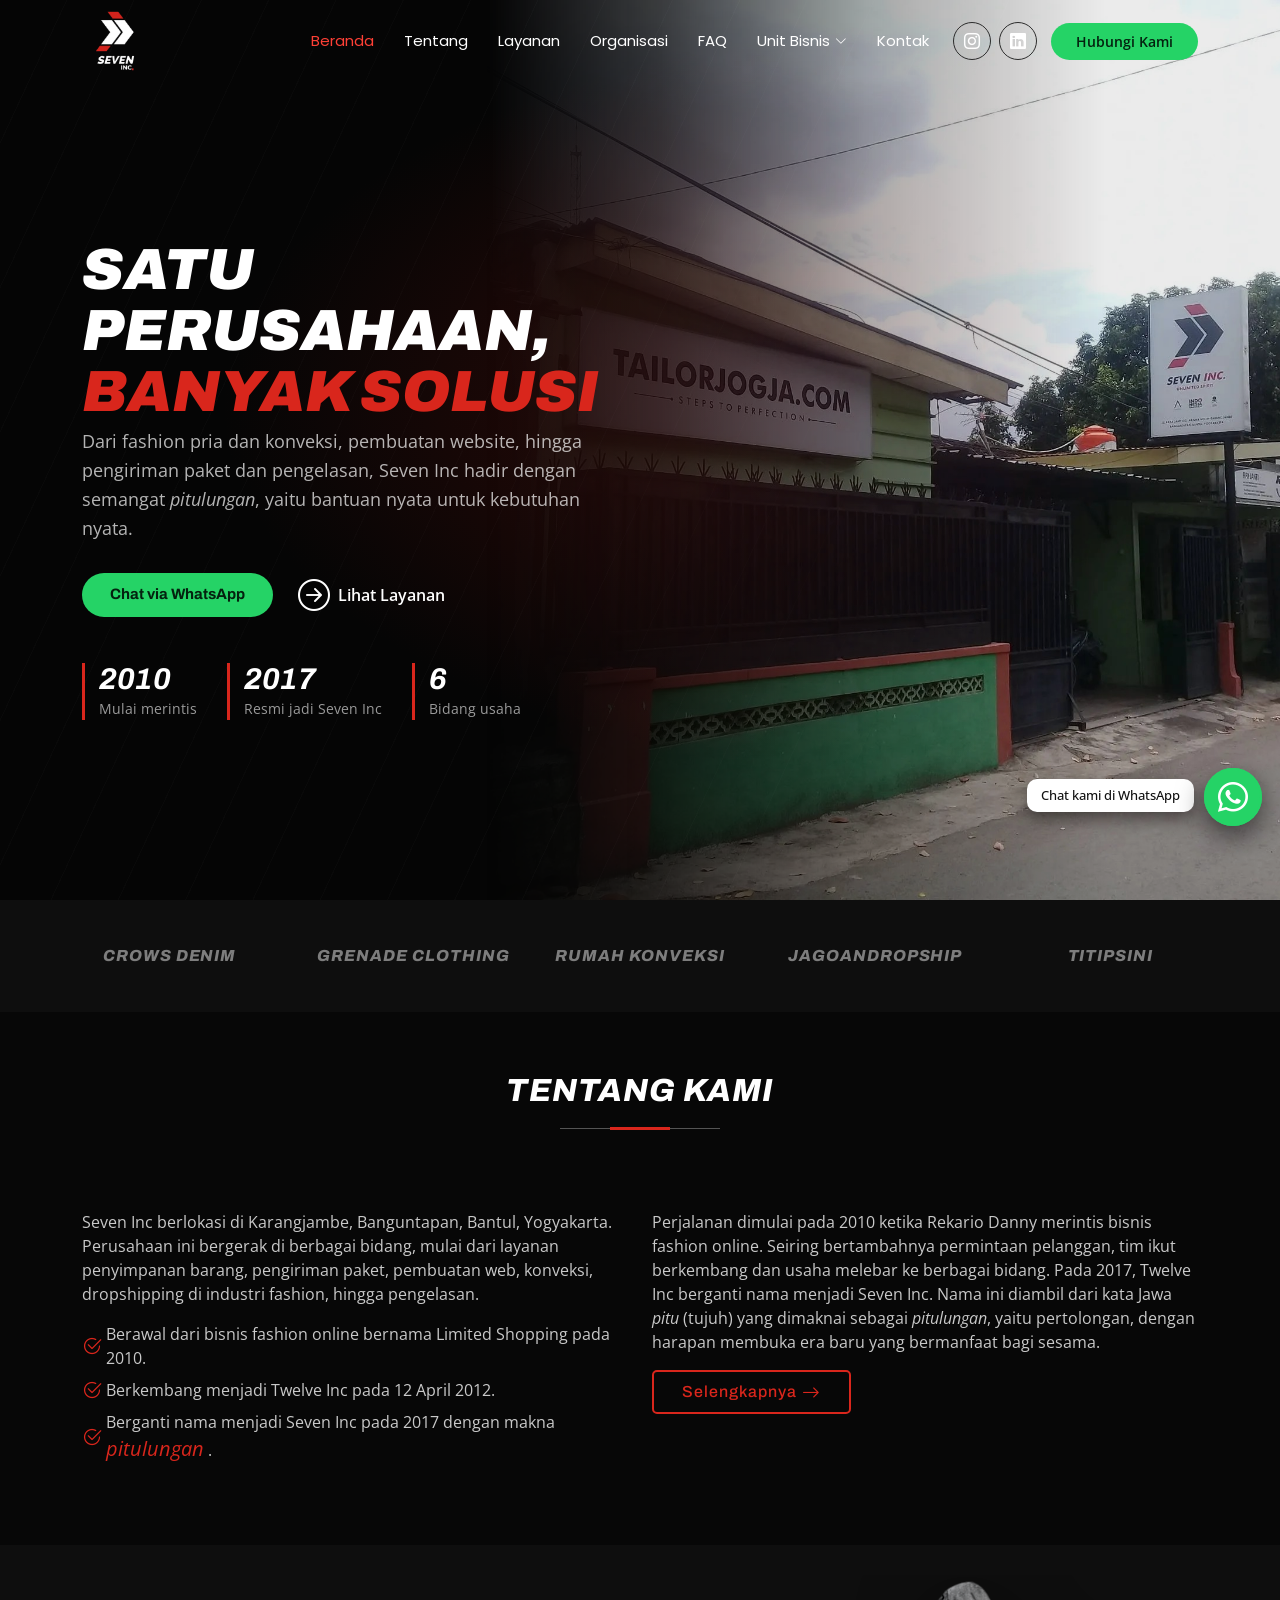
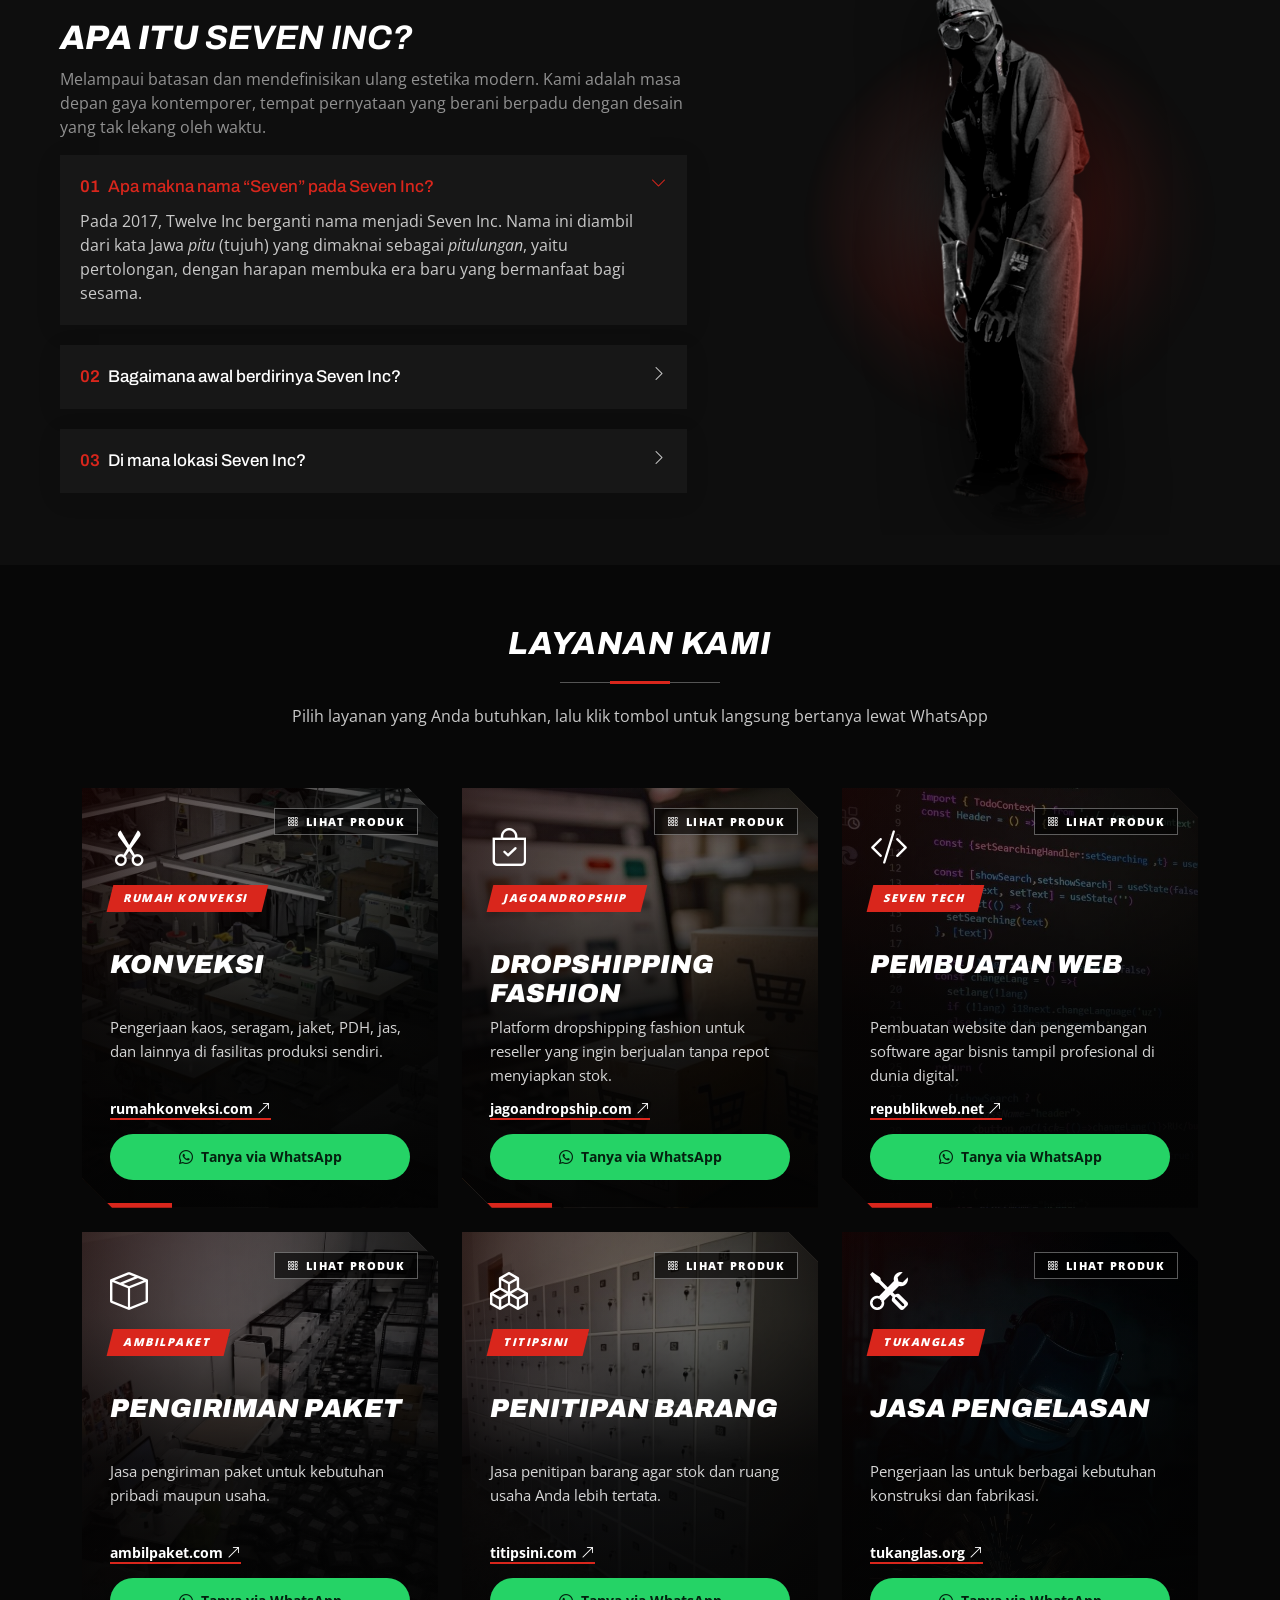
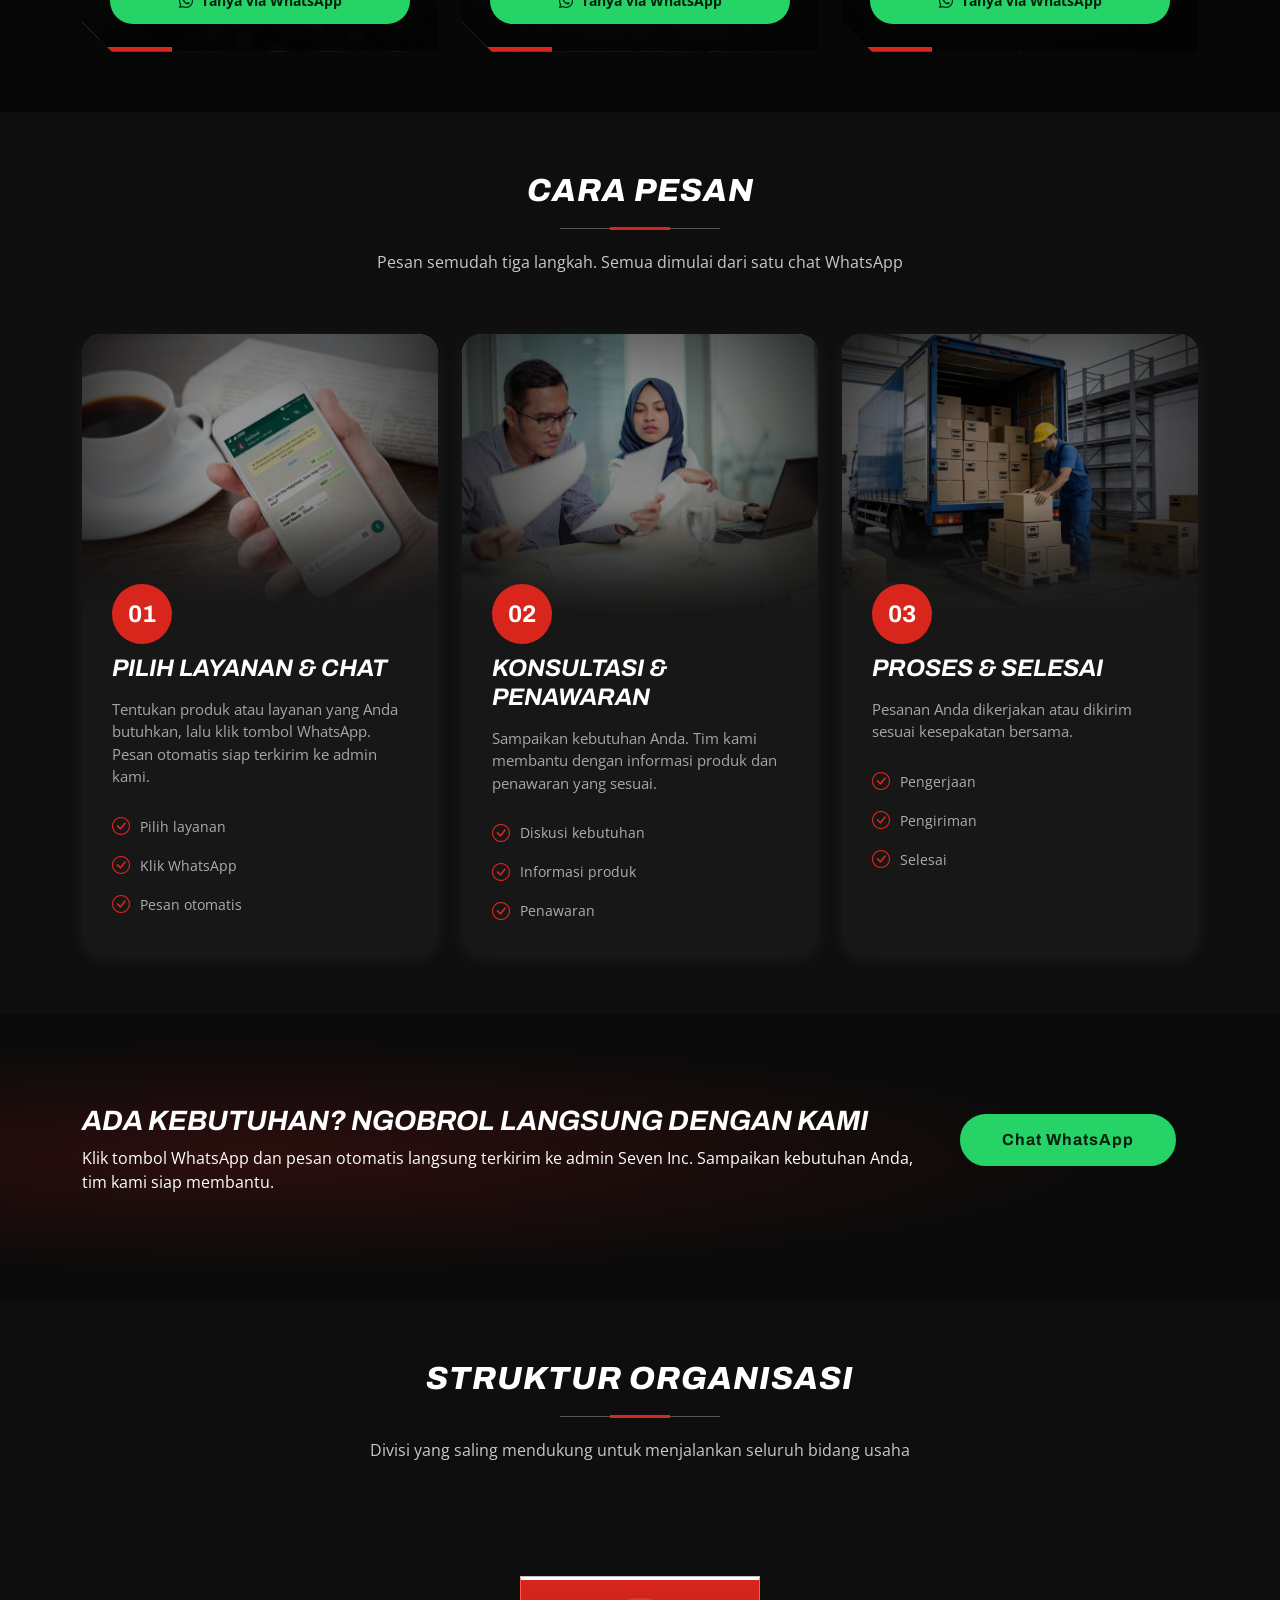
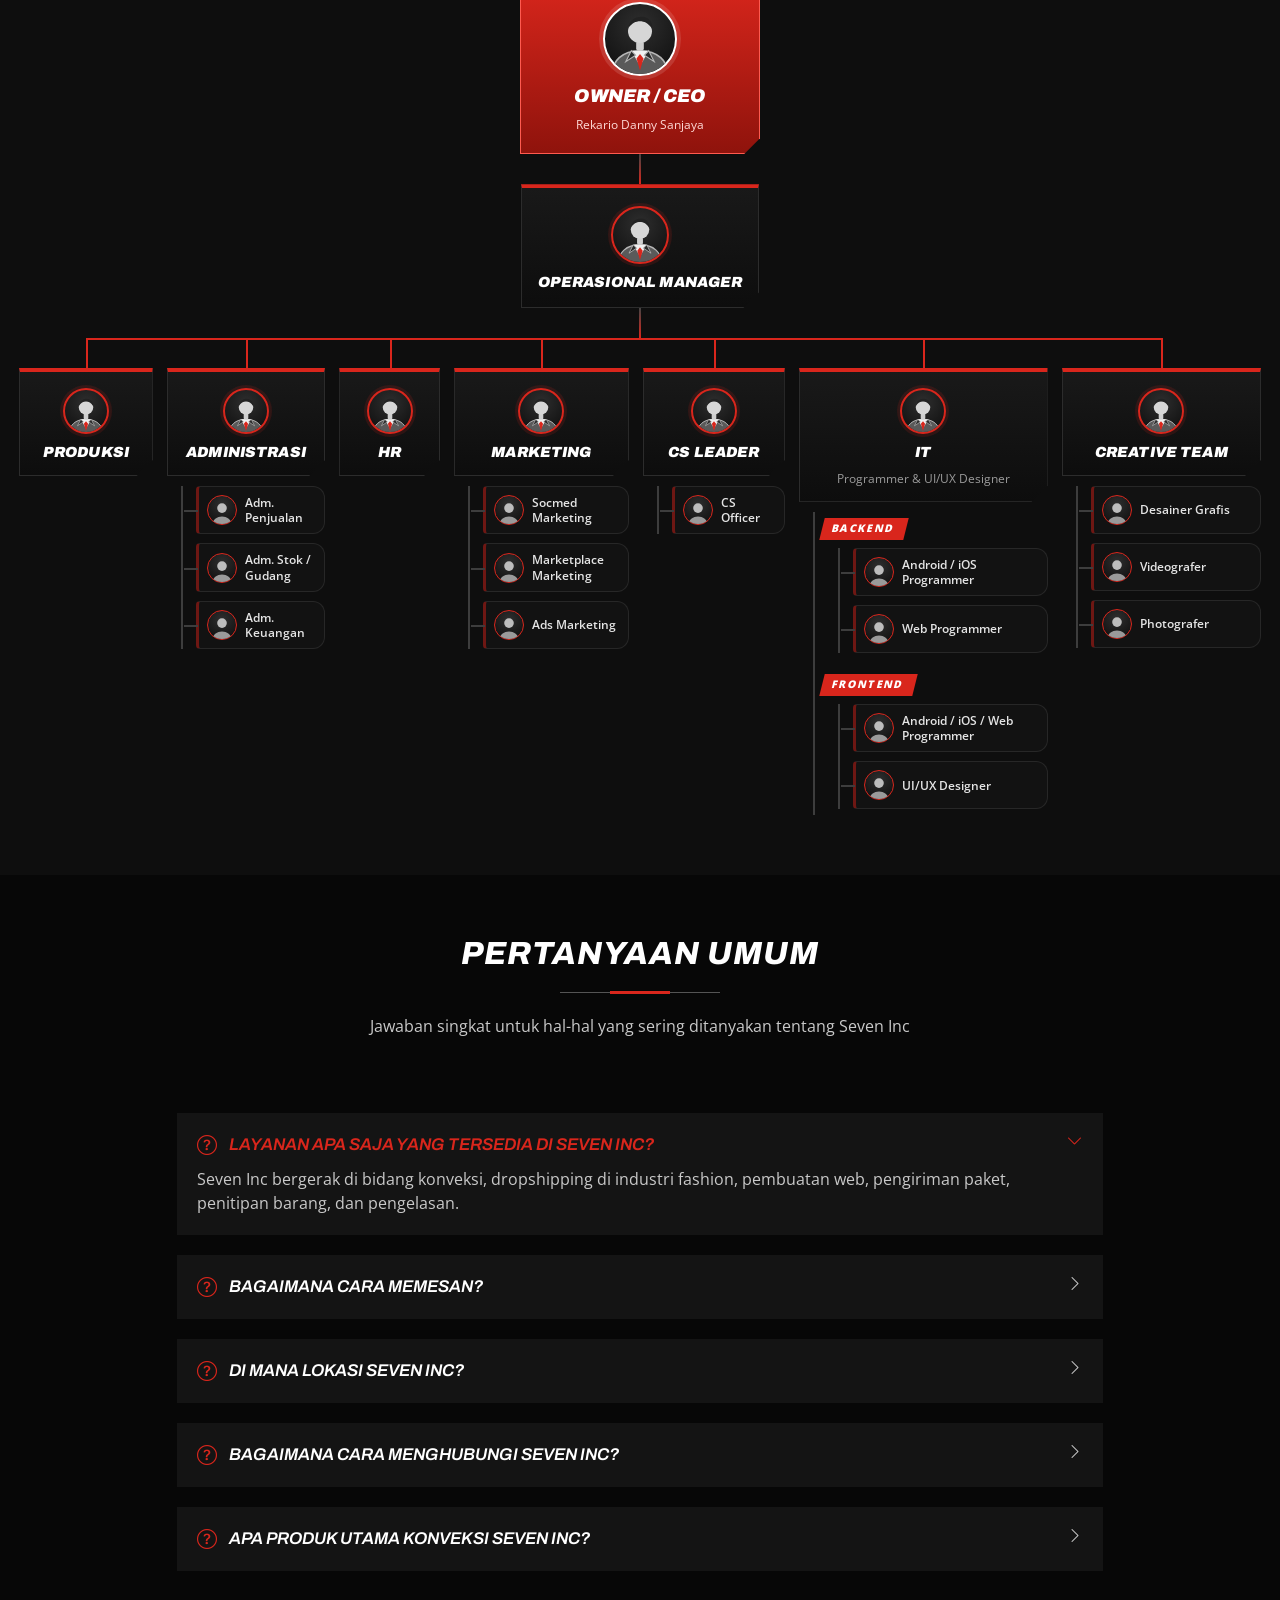
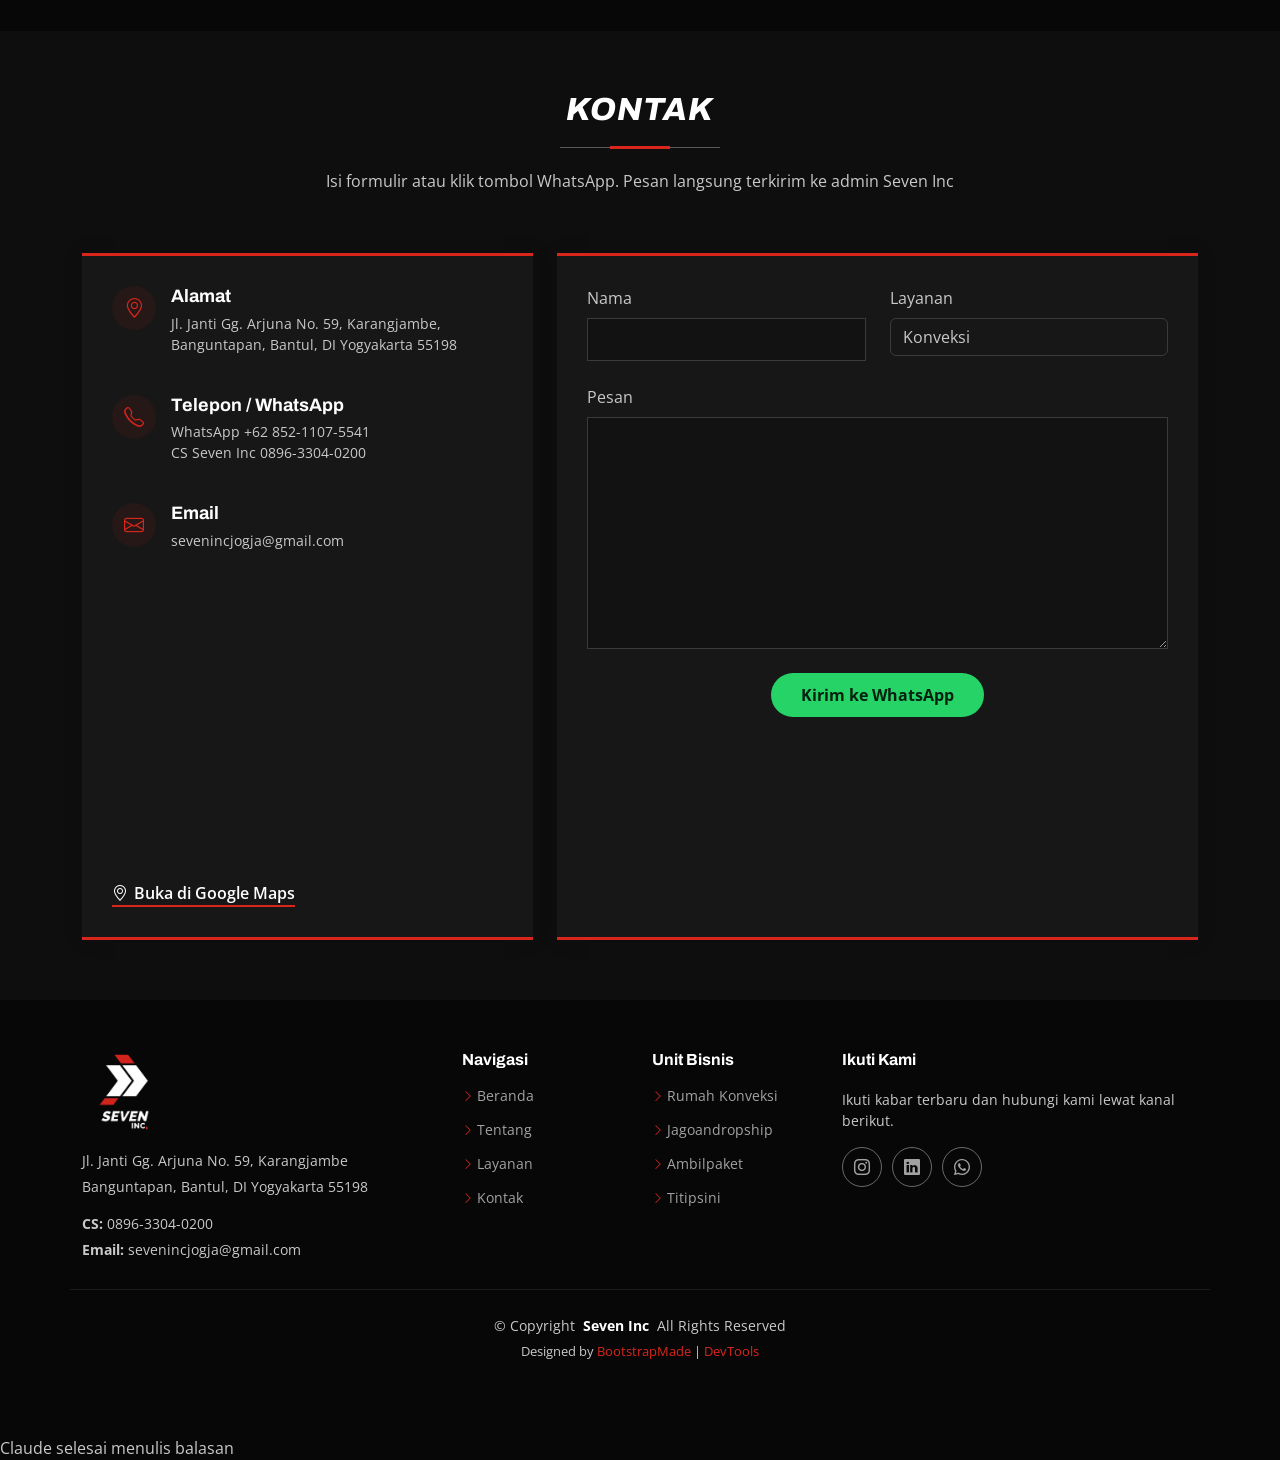
==== index.html @ 1df2b2ca "Update index.html" ====
<!DOCTYPE html>
<html lang="id">
 
<head>
  <meta charset="utf-8">
  <meta content="width=device-width, initial-scale=1.0" name="viewport">
  <title>Seven Inc | Perusahaan Kreatif Digital Yogyakarta</title>
  <meta name="description" content="Seven Inc, perusahaan kreatif digital di Banguntapan, Bantul, Yogyakarta: fashion pria, konveksi, pembuatan web, pengiriman paket, penitipan barang, dan pengelasan.">
  <meta name="keywords" content="Seven Inc, konveksi Yogyakarta, jas blazer, pembuatan web, pengiriman paket, penitipan barang, pengelasan">
  <meta name="theme-color" content="#070707">
 
  <!-- Favicons -->
  <link href="assets/img/favicon.png" rel="icon">
  <link href="assets/img/apple-touch-icon.png" rel="apple-touch-icon">
 
  <!-- Open Graph: GANTI USERNAME & NAMA-REPO dengan link GitHub Pages setelah hosting -->
  <meta property="og:type" content="website">
  <meta property="og:site_name" content="Seven Inc">
  <meta property="og:locale" content="id_ID">
  <meta property="og:title" content="Seven Inc | Perusahaan Kreatif Digital Yogyakarta">
  <meta property="og:description" content="Fashion pria, konveksi, pembuatan web, pengiriman paket, penitipan barang, dan pengelasan dalam satu atap.">
  <meta property="og:url" content="https://USERNAME.github.io/NAMA-REPO/">
  <meta property="og:image" content="https://USERNAME.github.io/NAMA-REPO/assets/img/og-image.jpg">
  <meta name="twitter:card" content="summary_large_image">
  <script type="application/ld+json">
  {
    "@context": "https://schema.org",
    "@type": "LocalBusiness",
    "name": "Seven Inc",
    "description": "Perusahaan kreatif digital: fashion pria, konveksi, pembuatan web, pengiriman paket, penitipan barang, dan pengelasan.",
    "foundingDate": "2010",
    "telephone": "+62-896-3304-0200",
    "email": "sevenincjogja@gmail.com",
    "address": {"@type": "PostalAddress", "streetAddress": "Jl. Janti Gg. Arjuna No. 59, Karangjambe", "addressLocality": "Banguntapan, Bantul", "addressRegion": "Daerah Istimewa Yogyakarta", "postalCode": "55198", "addressCountry": "ID"},
    "geo": {"@type": "GeoCoordinates", "latitude": -7.790409, "longitude": 110.4093679},
    "sameAs": ["https://www.instagram.com/sevenincjogja/", "https://www.linkedin.com/company/seven-inc-jogja"]
  }
  </script>
 
  <!-- Fonts -->
  <link href="https://fonts.googleapis.com" rel="preconnect">
  <link href="https://fonts.gstatic.com" rel="preconnect" crossorigin>
  <link href="https://fonts.googleapis.com/css2?family=Open+Sans:ital,wght@0,300;0,400;0,500;0,600;0,700;0,800;1,300;1,400&family=Poppins:wght@300;400;500;600;700&family=Archivo:ital,wght@0,300;0,400;1,700;1,800;1,900&display=swap" rel="stylesheet">
 
  <!-- Vendor CSS Files -->
  <link href="assets/vendor/bootstrap/css/bootstrap.min.css" rel="stylesheet">
  <link href="assets/vendor/bootstrap-icons/bootstrap-icons.css" rel="stylesheet">
  <link href="assets/vendor/aos/aos.css" rel="stylesheet">
  <link href="assets/vendor/glightbox/css/glightbox.min.css" rel="stylesheet">
  <link href="assets/vendor/swiper/swiper-bundle.min.css" rel="stylesheet">
 
  <!-- Main CSS File -->
  <link href="assets/css/main.css" rel="stylesheet">
 
  <!-- =======================================================
  * Template Name: Arsha
  * Template URL: https://bootstrapmade.com/arsha-free-bootstrap-html-template-corporate/
  * Updated: Feb 22 2025 with Bootstrap v5.3.3
  * Author: BootstrapMade.com
  * License: https://bootstrapmade.com/license/
  ======================================================== -->
</head>
 
<body class="index-page">
  <!-- Intro / Preloader -->
  <div id="preloader" aria-hidden="true">
    <div class="intro-bg"></div>
    <div class="intro-center">
      <img class="intro-logo" src="assets/img/logo-seven-white.png" alt="">
    </div>
  </div>
 
 
  <header id="header" class="header d-flex align-items-center fixed-top">
    <div class="container-fluid container-xl position-relative d-flex align-items-center">
 
      <a href="index.html" class="logo d-flex align-items-center me-auto">
        <img src="assets/img/logo-seven-white.png" alt="Logo Seven Inc">
      </a>
 
      <nav id="navmenu" class="navmenu">
        <ul>
          <li><a href="#hero" class="active">Beranda</a></li>
          <li><a href="#about">Tentang</a></li>
          <li><a href="#services">Layanan</a></li>
          <li><a href="#team">Organisasi</a></li>
          <li><a href="#faq-2">FAQ</a></li>
          <li class="dropdown"><a href="#"><span>Unit Bisnis</span> <i class="bi bi-chevron-down toggle-dropdown"></i></a>
            <ul>
              <li><a href="https://rumahkonveksi.com" target="_blank" rel="noopener">Rumah Konveksi</a></li>
              <li><a href="https://jagoandropship.com" target="_blank" rel="noopener">Jagoandropship</a></li>
              <li><a href="https://republikweb.net" target="_blank" rel="noopener">Pembuatan Web</a></li>
              <li><a href="https://ambilpaket.com" target="_blank" rel="noopener">Ambilpaket</a></li>
              <li><a href="https://titipsini.com" target="_blank" rel="noopener">Titipsini</a></li>
              <li><a href="https://tukanglas.org" target="_blank" rel="noopener">Tukanglas</a></li>
            </ul>
          </li>
          <li><a href="#contact">Kontak</a></li>
        </ul>
        <i class="mobile-nav-toggle d-xl-none bi bi-list"></i>
      </nav>
 
      <div class="header-social d-flex">
        <a data-ig aria-label="Instagram Seven Inc" title="Instagram"><i class="bi bi-instagram"></i></a>
        <a href="https://www.linkedin.com/company/seven-inc-jogja" target="_blank" rel="noopener" aria-label="LinkedIn Seven Inc" title="LinkedIn"><i class="bi bi-linkedin"></i></a>
      </div>
 
      <a class="btn-getstarted" data-wa="">Hubungi Kami</a>
 
    </div>
  </header>
 
  <main class="main">
 
    <!-- Hero Section -->
    <section id="hero" class="hero section dark-background">
      <img src="assets/img/seveninc-fisik.png" class="hero-photo" alt="Kantor Seven Inc di Jl. Janti Gg. Arjuna No. 59, Banguntapan, Bantul">
 
      <div class="container">
        <div class="row gy-4">
          <div class="col-lg-6 order-2 order-lg-1 d-flex flex-column justify-content-center" data-aos="zoom-out">
            <h1>Satu Perusahaan, <span>Banyak Solusi</span></h1>
            <p>Dari fashion pria dan konveksi, pembuatan website, hingga pengiriman paket dan pengelasan, Seven Inc hadir dengan semangat <i>pitulungan</i>, yaitu bantuan nyata untuk kebutuhan nyata.</p>
            <div class="d-flex">
              <a class="btn-get-started" data-wa="Halo Seven Inc, saya ingin konsultasi mengenai layanan Anda.">Chat via WhatsApp</a>
              <a href="#services" class="btn-watch-video d-flex align-items-center"><i class="bi bi-arrow-right-circle"></i><span>Lihat Layanan</span></a>
            </div>
            <div class="hero-stats d-flex">
              <div class="stat"><b data-count="2010">2010</b><small>Mulai merintis</small></div>
              <div class="stat"><b data-count="2017">2017</b><small>Resmi jadi Seven Inc</small></div>
              <div class="stat"><b data-count="6">6</b><small>Bidang usaha</small></div>
            </div>
          </div>
          <div class="col-lg-6 order-1 order-lg-2 hero-img" data-aos="zoom-out" data-aos-delay="200">
          </div>
        </div>
      </div>
 
    </section><!-- /Hero Section -->
 
    <!-- Clients Section -->
    <section id="clients" class="clients section light-background">
 
      <div class="container" data-aos="zoom-in">
 
        <div class="swiper init-swiper">
          <script type="application/json" class="swiper-config">
            {
              "loop": true,
              "speed": 600,
              "autoplay": {
                "delay": 2500
              },
              "slidesPerView": "auto",
              "pagination": {
                "el": ".swiper-pagination",
                "type": "bullets",
                "clickable": true
              },
              "breakpoints": {
                "320": {
                  "slidesPerView": 2,
                  "spaceBetween": 30
                },
                "480": {
                  "slidesPerView": 2,
                  "spaceBetween": 40
                },
                "640": {
                  "slidesPerView": 3,
                  "spaceBetween": 50
                },
                "992": {
                  "slidesPerView": 4,
                  "spaceBetween": 60
                },
                "1200": {
                  "slidesPerView": 5,
                  "spaceBetween": 60
                }
              }
            }
          </script>
          <div class="swiper-wrapper align-items-center">
            <div class="swiper-slide brand">Alphawear</div>
            <div class="swiper-slide brand">Crows Denim</div>
            <div class="swiper-slide brand">Grenade Clothing</div>
            <div class="swiper-slide brand">Rumah Konveksi</div>
            <div class="swiper-slide brand">Jagoandropship</div>
            <div class="swiper-slide brand">Titipsini</div>
            <div class="swiper-slide brand">Ambilpaket</div>
            <div class="swiper-slide brand">Tukanglas</div>
          </div>
        </div>
 
      </div>
 
    </section><!-- /Clients Section -->
 
    <!-- About Section -->
    <section id="about" class="about section">
 
      <!-- Section Title -->
      <div class="container section-title" data-aos="fade-up">
        <h2>Tentang Kami</h2>
      </div><!-- End Section Title -->
 
      <div class="container">
 
        <div class="row gy-4">
 
          <div class="col-lg-6 content" data-aos="fade-up" data-aos-delay="100">
            <p>
              Seven Inc berlokasi di Karangjambe, Banguntapan, Bantul, Yogyakarta. Perusahaan ini bergerak di berbagai bidang, mulai dari layanan penyimpanan barang, pengiriman paket, pembuatan web, konveksi, dropshipping di industri fashion, hingga pengelasan.
            </p>
            <ul>
              <li><i class="bi bi-check2-circle"></i> <span>Berawal dari bisnis fashion online bernama Limited Shopping pada 2010.</span></li>
              <li><i class="bi bi-check2-circle"></i> <span>Berkembang menjadi Twelve Inc pada 12 April 2012.</span></li>
              <li><i class="bi bi-check2-circle"></i> <span>Berganti nama menjadi Seven Inc pada 2017 dengan makna <i>pitulungan</i>.</span></li>
            </ul>
          </div>
 
          <div class="col-lg-6" data-aos="fade-up" data-aos-delay="200">
            <p>Perjalanan dimulai pada 2010 ketika Rekario Danny merintis bisnis fashion online. Seiring bertambahnya permintaan pelanggan, tim ikut berkembang dan usaha melebar ke berbagai bidang. Pada 2017, Twelve Inc berganti nama menjadi Seven Inc. Nama ini diambil dari kata Jawa <i>pitu</i> (tujuh) yang dimaknai sebagai <i>pitulungan</i>, yaitu pertolongan, dengan harapan membuka era baru yang bermanfaat bagi sesama.</p>
            <a href="#why-us" class="read-more"><span>Selengkapnya</span><i class="bi bi-arrow-right"></i></a>
          </div>
 
        </div>
 
      </div>
 
    </section><!-- /About Section -->
 
    <!-- Why Us Section -->
    <section id="why-us" class="section why-us light-background" data-builder="section">
 
      <div class="container-fluid">
 
        <div class="row gy-4">
 
          <div class="col-lg-7 d-flex flex-column justify-content-center order-2 order-lg-1">
 
            <div class="content px-xl-5" data-aos="fade-up" data-aos-delay="100">
              <h3><span>Apa itu </span><strong>Seven Inc?</strong></h3>
              <p>
                Melampaui batasan dan mendefinisikan ulang estetika modern. Kami adalah masa depan gaya kontemporer, tempat pernyataan yang berani berpadu dengan desain yang tak lekang oleh waktu.
              </p>
            </div>
 
            <div class="faq-container px-xl-5" data-aos="fade-up" data-aos-delay="200">
 
              <div class="faq-item faq-active">
 
                <h3><span>01</span> Apa makna nama “Seven” pada Seven Inc?</h3>
                <div class="faq-content">
                  <p>Pada 2017, Twelve Inc berganti nama menjadi Seven Inc. Nama ini diambil dari kata Jawa <i>pitu</i> (tujuh) yang dimaknai sebagai <i>pitulungan</i>, yaitu pertolongan, dengan harapan membuka era baru yang bermanfaat bagi sesama.</p>
                </div>
                <i class="faq-toggle bi bi-chevron-right"></i>
              </div><!-- End Faq item-->
 
              <div class="faq-item">
                <h3><span>02</span> Bagaimana awal berdirinya Seven Inc?</h3>
                <div class="faq-content">
                  <p>Pada 2010, Rekario Danny merintis bisnis fashion online bernama Limited Shopping. Permintaan pelanggan yang meningkat membuat tim bertambah, hingga terbentuk Twelve Inc pada 12 April 2012 yang kemudian menjadi Seven Inc.</p>
                </div>
                <i class="faq-toggle bi bi-chevron-right"></i>
              </div><!-- End Faq item-->
 
              <div class="faq-item">
                <h3><span>03</span> Di mana lokasi Seven Inc?</h3>
                <div class="faq-content">
                  <p>Seven Inc berlokasi di Jl. Janti Gg. Arjuna No. 59, Karangjambe, Banguntapan, Bantul, Daerah Istimewa Yogyakarta 55198.</p>
                </div>
                <i class="faq-toggle bi bi-chevron-right"></i>
              </div><!-- End Faq item-->
 
            </div>
 
          </div>
 
          <div class="col-lg-5 order-1 order-lg-2 why-us-img">
            <div class="wm-glow"></div>
            <img src="assets/img/model-grad.png" class="img-fluid" alt="Model Seven Inc" data-aos="zoom-in" data-aos-delay="100">
          </div>
        </div>
 
      </div>
 
    </section><!-- /Why Us Section -->
 
    <!-- Services Section -->
    <section id="services" class="services section">
 
      <!-- Section Title -->
      <div class="container section-title" data-aos="fade-up">
        <h2>Layanan Kami</h2>
        <p>Pilih layanan yang Anda butuhkan, lalu klik tombol untuk langsung bertanya lewat WhatsApp</p>
      </div><!-- End Section Title -->
 
      <div class="container">
 
        <div class="row gy-4">
 
          <div class="col-xl-4 col-md-6 d-flex" data-aos="fade-up" data-aos-delay="100">
            <div class="service-item position-relative svc-konveksi">
              <button type="button" class="svc-more" data-svc="konveksi" aria-haspopup="dialog"><i class="bi bi-grid-3x3-gap"></i> Lihat produk</button>
              <div class="icon"><i class="bi bi-scissors icon"></i></div>
              <span class="unit-tag">Rumah Konveksi</span>
              <h4><a href="https://rumahkonveksi.com" target="_blank" rel="noopener">Konveksi</a></h4>
              <p>Pengerjaan kaos, seragam, jaket, PDH, jas, dan lainnya di fasilitas produksi sendiri.</p>
              <a class="svc-domain" href="https://rumahkonveksi.com" target="_blank" rel="noopener">rumahkonveksi.com <i class="bi bi-arrow-up-right"></i></a>
              <a class="svc-wa" data-wa="Halo Seven Inc, saya ingin bertanya tentang layanan Konveksi."><i class="bi bi-whatsapp"></i> Tanya via WhatsApp</a>
            </div>
          </div><!-- End Service Item -->
 
          <div class="col-xl-4 col-md-6 d-flex" data-aos="fade-up" data-aos-delay="200">
            <div class="service-item position-relative svc-dropship">
              <button type="button" class="svc-more" data-svc="dropship" aria-haspopup="dialog"><i class="bi bi-grid-3x3-gap"></i> Lihat produk</button>
              <div class="icon"><i class="bi bi-bag-check icon"></i></div>
              <span class="unit-tag">Jagoandropship</span>
              <h4><a href="https://jagoandropship.com" target="_blank" rel="noopener">Dropshipping Fashion</a></h4>
              <p>Platform dropshipping fashion untuk reseller yang ingin berjualan tanpa repot menyiapkan stok.</p>
              <a class="svc-domain" href="https://jagoandropship.com" target="_blank" rel="noopener">jagoandropship.com <i class="bi bi-arrow-up-right"></i></a>
              <a class="svc-wa" data-wa="Halo Seven Inc, saya ingin bertanya tentang Dropshipping Fashion."><i class="bi bi-whatsapp"></i> Tanya via WhatsApp</a>
            </div>
          </div><!-- End Service Item -->
 
          <div class="col-xl-4 col-md-6 d-flex" data-aos="fade-up" data-aos-delay="300">
            <div class="service-item position-relative svc-web">
              <button type="button" class="svc-more" data-svc="web" aria-haspopup="dialog"><i class="bi bi-grid-3x3-gap"></i> Lihat produk</button>
              <div class="icon"><i class="bi bi-code-slash icon"></i></div>
              <span class="unit-tag">Seven Tech</span>
              <h4><a href="https://republikweb.net" target="_blank" rel="noopener">Pembuatan Web</a></h4>
              <p>Pembuatan website dan pengembangan software agar bisnis tampil profesional di dunia digital.</p>
              <a class="svc-domain" href="https://republikweb.net" target="_blank" rel="noopener">republikweb.net <i class="bi bi-arrow-up-right"></i></a>
              <a class="svc-wa" data-wa="Halo Seven Inc, saya ingin bertanya tentang Pembuatan Web."><i class="bi bi-whatsapp"></i> Tanya via WhatsApp</a>
            </div>
          </div><!-- End Service Item -->
 
          <div class="col-xl-4 col-md-6 d-flex" data-aos="fade-up" data-aos-delay="100">
            <div class="service-item position-relative svc-paket">
              <button type="button" class="svc-more" data-svc="paket" aria-haspopup="dialog"><i class="bi bi-grid-3x3-gap"></i> Lihat produk</button>
              <div class="icon"><i class="bi bi-box-seam icon"></i></div>
              <span class="unit-tag">Ambilpaket</span>
              <h4><a href="https://ambilpaket.com" target="_blank" rel="noopener">Pengiriman Paket</a></h4>
              <p>Jasa pengiriman paket untuk kebutuhan pribadi maupun usaha.</p>
              <a class="svc-domain" href="https://ambilpaket.com" target="_blank" rel="noopener">ambilpaket.com <i class="bi bi-arrow-up-right"></i></a>
              <a class="svc-wa" data-wa="Halo Seven Inc, saya ingin bertanya tentang Pengiriman Paket."><i class="bi bi-whatsapp"></i> Tanya via WhatsApp</a>
            </div>
          </div><!-- End Service Item -->
 
          <div class="col-xl-4 col-md-6 d-flex" data-aos="fade-up" data-aos-delay="200">
            <div class="service-item position-relative svc-titipsini">
              <button type="button" class="svc-more" data-svc="titipsini" aria-haspopup="dialog"><i class="bi bi-grid-3x3-gap"></i> Lihat produk</button>
              <div class="icon"><i class="bi bi-boxes icon"></i></div>
              <span class="unit-tag">Titipsini</span>
              <h4><a href="https://titipsini.com" target="_blank" rel="noopener">Penitipan Barang</a></h4>
              <p>Jasa penitipan barang agar stok dan ruang usaha Anda lebih tertata.</p>
              <a class="svc-domain" href="https://titipsini.com" target="_blank" rel="noopener">titipsini.com <i class="bi bi-arrow-up-right"></i></a>
              <a class="svc-wa" data-wa="Halo Seven Inc, saya ingin bertanya tentang Penitipan Barang."><i class="bi bi-whatsapp"></i> Tanya via WhatsApp</a>
            </div>
          </div><!-- End Service Item -->
 
          <div class="col-xl-4 col-md-6 d-flex" data-aos="fade-up" data-aos-delay="300">
            <div class="service-item position-relative svc-pengelasan">
              <button type="button" class="svc-more" data-svc="pengelasan" aria-haspopup="dialog"><i class="bi bi-grid-3x3-gap"></i> Lihat produk</button>
              <div class="icon"><i class="bi bi-tools icon"></i></div>
              <span class="unit-tag">Tukanglas</span>
              <h4><a href="https://tukanglas.org" target="_blank" rel="noopener">Jasa Pengelasan</a></h4>
              <p>Pengerjaan las untuk berbagai kebutuhan konstruksi dan fabrikasi.</p>
              <a class="svc-domain" href="https://tukanglas.org" target="_blank" rel="noopener">tukanglas.org <i class="bi bi-arrow-up-right"></i></a>
              <a class="svc-wa" data-wa="Halo Seven Inc, saya ingin bertanya tentang Jasa Pengelasan."><i class="bi bi-whatsapp"></i> Tanya via WhatsApp</a>
            </div>
          </div><!-- End Service Item -->
 
        </div>
 
      </div>
 
    </section><!-- /Services Section -->
 
    <!-- Work Process Section -->
    <section id="work-process" class="work-process section light-background">
 
      <!-- Section Title -->
      <div class="container section-title" data-aos="fade-up">
        <h2>Cara Pesan</h2>
        <p>Pesan semudah tiga langkah. Semua dimulai dari satu chat WhatsApp</p>
      </div><!-- End Section Title -->
 
      <div class="container" data-aos="fade-up" data-aos-delay="100">
 
        <div class="row gy-5">
 
          <div class="col-lg-4" data-aos="fade-up" data-aos-delay="200">
            <div class="steps-item">
              <div class="steps-image">
                <img src="assets/img/steps/langkah-1.jpg" alt="Langkah 1: pilih layanan lalu chat WhatsApp" class="img-fluid" loading="lazy">
              </div>
              <div class="steps-content">
                <div class="steps-number">01</div>
                <h3>Pilih Layanan &amp; Chat</h3>
                <p>Tentukan produk atau layanan yang Anda butuhkan, lalu klik tombol WhatsApp. Pesan otomatis siap terkirim ke admin kami.</p>
                <div class="steps-features">
                  <div class="feature-item">
                    <i class="bi bi-check-circle"></i>
                    <span>Pilih layanan</span>
                  </div>
                  <div class="feature-item">
                    <i class="bi bi-check-circle"></i>
                    <span>Klik WhatsApp</span>
                  </div>
                  <div class="feature-item">
                    <i class="bi bi-check-circle"></i>
                    <span>Pesan otomatis</span>
                  </div>
                </div>
              </div>
            </div><!-- End Steps Item -->
          </div>
 
          <div class="col-lg-4" data-aos="fade-up" data-aos-delay="300">
            <div class="steps-item">
              <div class="steps-image">
                <img src="assets/img/steps/langkah-2.jpg" alt="Langkah 2: konsultasi dan penawaran" class="img-fluid" loading="lazy">
              </div>
              <div class="steps-content">
                <div class="steps-number">02</div>
                <h3>Konsultasi &amp; Penawaran</h3>
                <p>Sampaikan kebutuhan Anda. Tim kami membantu dengan informasi produk dan penawaran yang sesuai.</p>
                <div class="steps-features">
                  <div class="feature-item">
                    <i class="bi bi-check-circle"></i>
                    <span>Diskusi kebutuhan</span>
                  </div>
                  <div class="feature-item">
                    <i class="bi bi-check-circle"></i>
                    <span>Informasi produk</span>
                  </div>
                  <div class="feature-item">
                    <i class="bi bi-check-circle"></i>
                    <span>Penawaran</span>
                  </div>
                </div>
              </div>
            </div><!-- End Steps Item -->
          </div>
 
          <div class="col-lg-4" data-aos="fade-up" data-aos-delay="400">
            <div class="steps-item">
              <div class="steps-image">
                <img src="assets/img/steps/langkah-3.jpg" alt="Langkah 3: pengerjaan, pengiriman, selesai" class="img-fluid" loading="lazy">
              </div>
              <div class="steps-content">
                <div class="steps-number">03</div>
                <h3>Proses &amp; Selesai</h3>
                <p>Pesanan Anda dikerjakan atau dikirim sesuai kesepakatan bersama.</p>
                <div class="steps-features">
                  <div class="feature-item">
                    <i class="bi bi-check-circle"></i>
                    <span>Pengerjaan</span>
                  </div>
                  <div class="feature-item">
                    <i class="bi bi-check-circle"></i>
                    <span>Pengiriman</span>
                  </div>
                  <div class="feature-item">
                    <i class="bi bi-check-circle"></i>
                    <span>Selesai</span>
                  </div>
                </div>
              </div>
            </div><!-- End Steps Item -->
          </div>
 
        </div>
 
      </div>
 
    </section><!-- /Work Process Section -->
 
    <!-- Call To Action Section -->
    <section id="call-to-action" class="call-to-action section dark-background">
 
      <div class="container">
 
        <div class="row" data-aos="zoom-in" data-aos-delay="100">
          <div class="col-xl-9 text-center text-xl-start">
            <h3>Ada Kebutuhan? Ngobrol Langsung dengan Kami</h3>
            <p>Klik tombol WhatsApp dan pesan otomatis langsung terkirim ke admin Seven Inc. Sampaikan kebutuhan Anda, tim kami siap membantu.</p>
          </div>
          <div class="col-xl-3 cta-btn-container text-center">
            <a class="cta-btn align-middle" data-wa="Halo Seven Inc, saya ingin memesan. Boleh dibantu?">Chat WhatsApp</a>
          </div>
        </div>
 
      </div>
 
    </section><!-- /Call To Action Section -->
 
    <!-- Team Section -->
    <section id="team" class="team section light-background">
 
      <!-- Section Title -->
      <div class="container section-title" data-aos="fade-up">
        <h2>Struktur Organisasi</h2>
        <p>Divisi yang saling mendukung untuk menjalankan seluruh bidang usaha</p>
      </div><!-- End Section Title -->
 
      <div class="container wide">
<svg width="0" height="0" style="position:absolute" aria-hidden="true">
  <defs>
    <symbol id="ico-suit" viewBox="0 0 64 64">
      <path d="M6 64c0-15 10-24 26-24s26 9 26 24z" fill="#5a5a5a" stroke="#b5b5b5" stroke-width="1.5"/>
      <path d="M24 40l8 14 8-14z" fill="#f1f1f1"/>
      <path d="M32 43l-3.2 4 3.2 11 3.2-11z" fill="#d9261c"/>
      <path d="M24 40l-5 10 9-6zM40 40l5 10-9-6z" fill="#2b2b2b" stroke="#b5b5b5" stroke-width="1"/>
      <rect x="28.5" y="31" width="7" height="9" rx="2" fill="#cfcfcf"/>
      <circle cx="32" cy="22" r="11" fill="#d6d6d6"/>
      <path d="M21 20c1-9 8-12 14-11 6 1 9 6 8 11-3-5-7-7-11-7s-8 2-11 7z" fill="#222"/>
    </symbol>
    <symbol id="ico-user" viewBox="0 0 64 64">
      <circle cx="32" cy="23" r="11" fill="#bdbdbd"/>
      <path d="M10 64c0-14 9-22 22-22s22 8 22 22z" fill="#9a9a9a"/>
    </symbol>
  </defs>
</svg>
<div class="org">
  <div class="onode top"><span class="av xl"><svg viewBox="0 0 64 64"><use href="#ico-suit"/></svg></span><b>Owner / CEO</b><small>Rekario Danny Sanjaya</small></div>
  <div class="vline"></div>
  <div class="onode mgr"><span class="av lg"><svg viewBox="0 0 64 64"><use href="#ico-suit"/></svg></span><b>Operasional Manager</b></div>
  <div class="vline"></div>
  <div class="divs">
    <div class="dcol"><div class="onode"><span class="av "><svg viewBox="0 0 64 64"><use href="#ico-suit"/></svg></span><b>Produksi</b></div></div>
    <div class="dcol"><div class="onode"><span class="av "><svg viewBox="0 0 64 64"><use href="#ico-suit"/></svg></span><b>Administrasi</b></div><div class="rail"><div class="sub"><span class="av "><svg viewBox="0 0 64 64"><use href="#ico-user"/></svg></span><span>Adm. Penjualan</span></div><div class="sub"><span class="av "><svg viewBox="0 0 64 64"><use href="#ico-user"/></svg></span><span>Adm. Stok / Gudang</span></div><div class="sub"><span class="av "><svg viewBox="0 0 64 64"><use href="#ico-user"/></svg></span><span>Adm. Keuangan</span></div></div></div>
    <div class="dcol"><div class="onode"><span class="av "><svg viewBox="0 0 64 64"><use href="#ico-suit"/></svg></span><b>HR</b></div></div>
    <div class="dcol"><div class="onode"><span class="av "><svg viewBox="0 0 64 64"><use href="#ico-suit"/></svg></span><b>Marketing</b></div><div class="rail"><div class="sub"><span class="av "><svg viewBox="0 0 64 64"><use href="#ico-user"/></svg></span><span>Socmed Marketing</span></div><div class="sub"><span class="av "><svg viewBox="0 0 64 64"><use href="#ico-user"/></svg></span><span>Marketplace Marketing</span></div><div class="sub"><span class="av "><svg viewBox="0 0 64 64"><use href="#ico-user"/></svg></span><span>Ads Marketing</span></div></div></div>
    <div class="dcol"><div class="onode"><span class="av "><svg viewBox="0 0 64 64"><use href="#ico-suit"/></svg></span><b>CS Leader</b></div><div class="rail"><div class="sub"><span class="av "><svg viewBox="0 0 64 64"><use href="#ico-user"/></svg></span><span>CS Officer</span></div></div></div>
    <div class="dcol"><div class="onode"><span class="av "><svg viewBox="0 0 64 64"><use href="#ico-suit"/></svg></span><b>IT</b><small>Programmer &amp; UI/UX Designer</small></div><div class="rail">
      <div class="grp"><span class="gt">Backend</span><div class="rail in"><div class="sub"><span class="av "><svg viewBox="0 0 64 64"><use href="#ico-user"/></svg></span><span>Android / iOS Programmer</span></div><div class="sub"><span class="av "><svg viewBox="0 0 64 64"><use href="#ico-user"/></svg></span><span>Web Programmer</span></div></div></div>
      <div class="grp"><span class="gt">Frontend</span><div class="rail in"><div class="sub"><span class="av "><svg viewBox="0 0 64 64"><use href="#ico-user"/></svg></span><span>Android / iOS / Web Programmer</span></div><div class="sub"><span class="av "><svg viewBox="0 0 64 64"><use href="#ico-user"/></svg></span><span>UI/UX Designer</span></div></div></div>
    </div></div>
    <div class="dcol"><div class="onode"><span class="av "><svg viewBox="0 0 64 64"><use href="#ico-suit"/></svg></span><b>Creative Team</b></div><div class="rail"><div class="sub"><span class="av "><svg viewBox="0 0 64 64"><use href="#ico-user"/></svg></span><span>Desainer Grafis</span></div><div class="sub"><span class="av "><svg viewBox="0 0 64 64"><use href="#ico-user"/></svg></span><span>Videografer</span></div><div class="sub"><span class="av "><svg viewBox="0 0 64 64"><use href="#ico-user"/></svg></span><span>Photografer</span></div></div></div>
  </div>
</div>
      </div>
 
    </section><!-- /Team Section -->
 
    <!-- Faq 2 Section -->
    <section id="faq-2" class="faq-2 section">
 
      <!-- Section Title -->
      <div class="container section-title" data-aos="fade-up">
        <h2>Pertanyaan Umum</h2>
        <p>Jawaban singkat untuk hal-hal yang sering ditanyakan tentang Seven Inc</p>
      </div><!-- End Section Title -->
 
      <div class="container">
 
        <div class="row justify-content-center">
 
          <div class="col-lg-10">
 
            <div class="faq-container">
 
              <div class="faq-item faq-active" data-aos="fade-up" data-aos-delay="200">
                <i class="faq-icon bi bi-question-circle"></i>
                <h3>Layanan apa saja yang tersedia di Seven Inc?</h3>
                <div class="faq-content">
                  <p>Seven Inc bergerak di bidang konveksi, dropshipping di industri fashion, pembuatan web, pengiriman paket, penitipan barang, dan pengelasan.</p>
                </div>
                <i class="faq-toggle bi bi-chevron-right"></i>
              </div><!-- End Faq item-->
 
              <div class="faq-item" data-aos="fade-up" data-aos-delay="300">
                <i class="faq-icon bi bi-question-circle"></i>
                <h3>Bagaimana cara memesan?</h3>
                <div class="faq-content">
                  <p>Klik tombol WhatsApp di website ini, pesan otomatis akan terkirim ke admin kami. Sampaikan kebutuhan Anda, lalu tim kami membantu dengan informasi dan penawaran.</p>
                </div>
                <i class="faq-toggle bi bi-chevron-right"></i>
              </div><!-- End Faq item-->
 
              <div class="faq-item" data-aos="fade-up" data-aos-delay="400">
                <i class="faq-icon bi bi-question-circle"></i>
                <h3>Di mana lokasi Seven Inc?</h3>
                <div class="faq-content">
                  <p>Jl. Janti Gg. Arjuna No. 59, Karangjambe, Banguntapan, Bantul, Daerah Istimewa Yogyakarta 55198. Petanya tersedia di bagian Kontak.</p>
                </div>
                <i class="faq-toggle bi bi-chevron-right"></i>
              </div><!-- End Faq item-->
 
              <div class="faq-item" data-aos="fade-up" data-aos-delay="500">
                <i class="faq-icon bi bi-question-circle"></i>
                <h3>Bagaimana cara menghubungi Seven Inc?</h3>
                <div class="faq-content">
                  <p>Anda dapat menghubungi kami lewat WhatsApp, nomor CS 0896-3304-0200, email sevenincjogja@gmail.com, serta Instagram @sevenincjogja dan LinkedIn Seven Inc Jogja.</p>
                </div>
                <i class="faq-toggle bi bi-chevron-right"></i>
              </div><!-- End Faq item-->
 
              <div class="faq-item" data-aos="fade-up" data-aos-delay="600">
                <i class="faq-icon bi bi-question-circle"></i>
                <h3>Apa produk utama konveksi Seven Inc?</h3>
                <div class="faq-content">
                  <p>Produk utama konveksi Seven Inc adalah jas dan blazer (Alphawear) yang dikerjakan langsung di lingkungan perusahaan, tersedia dalam ukuran S, M, L, dan XL dengan beragam pilihan bahan kain.</p>
                </div>
                <i class="faq-toggle bi bi-chevron-right"></i>
              </div><!-- End Faq item-->
 
            </div>
 
          </div>
 
        </div>
 
      </div>
 
    </section><!-- /Faq 2 Section -->
 
    <!-- Contact Section -->
    <section id="contact" class="contact section light-background">
 
      <!-- Section Title -->
      <div class="container section-title" data-aos="fade-up">
        <h2>Kontak</h2>
        <p>Isi formulir atau klik tombol WhatsApp. Pesan langsung terkirim ke admin Seven Inc</p>
      </div><!-- End Section Title -->
 
      <div class="container" data-aos="fade-up" data-aos-delay="100">
 
        <div class="row gy-4">
 
          <div class="col-lg-5">
 
            <div class="info-wrap">
              <div class="info-item d-flex" data-aos="fade-up" data-aos-delay="200">
                <i class="bi bi-geo-alt flex-shrink-0"></i>
                <div>
                  <h3>Alamat</h3>
                  <p>Jl. Janti Gg. Arjuna No. 59, Karangjambe, Banguntapan, Bantul, DI Yogyakarta 55198</p>
                </div>
              </div><!-- End Info Item -->
 
              <div class="info-item d-flex" data-aos="fade-up" data-aos-delay="300">
                <i class="bi bi-telephone flex-shrink-0"></i>
                <div>
                  <h3>Telepon / WhatsApp</h3>
                  <p>WhatsApp +62 852-1107-5541<br>CS Seven Inc 0896-3304-0200</p>
                </div>
              </div><!-- End Info Item -->
 
              <div class="info-item d-flex" data-aos="fade-up" data-aos-delay="400">
                <i class="bi bi-envelope flex-shrink-0"></i>
                <div>
                  <h3>Email</h3>
                  <p>sevenincjogja@gmail.com</p>
                </div>
              </div><!-- End Info Item -->
 
              <iframe title="Lokasi Seven Inc di Google Maps" src="https://maps.google.com/maps?q=-7.790409,110.4093679&z=17&output=embed" frameborder="0" style="border:0; width: 100%; height: 270px;" allowfullscreen="" loading="lazy" referrerpolicy="no-referrer-when-downgrade"></iframe>
              <a class="map-link" href="https://maps.app.goo.gl/QgnrCx6FHFad6PHF8" target="_blank" rel="noopener"><i class="bi bi-geo-alt"></i> Buka di Google Maps</a>
            </div>
          </div>
 
          <div class="col-lg-7">
            <form id="wa-form" class="php-email-form" data-aos="fade-up" data-aos-delay="200">
              <div class="row gy-4">
 
                <div class="col-md-6">
                  <label for="name-field" class="pb-2">Nama</label>
                  <input type="text" name="nama" id="name-field" class="form-control" required="">
                </div>
 
                <div class="col-md-6">
                  <label for="subject-field" class="pb-2">Layanan</label>
                  <select class="form-control" name="layanan" id="subject-field">
                    <option>Konveksi</option>
                    <option>Dropshipping Fashion</option>
                    <option>Pembuatan Web</option>
                    <option>Pengiriman Paket</option>
                    <option>Penitipan Barang</option>
                    <option>Jasa Pengelasan</option>
                    <option>Fashion (Alphawear / Crows Denim / Grenade Clothing)</option>
                    <option>Lainnya</option>
                  </select>
                </div>
 
                <div class="col-md-12">
                  <label for="message-field" class="pb-2">Pesan</label>
                  <textarea class="form-control" name="pesan" rows="10" id="message-field" required=""></textarea>
                </div>
 
                <div class="col-md-12 text-center">
                  <div class="sent-message">Mengarahkan Anda ke WhatsApp. Terima kasih!</div>
 
                  <button type="submit">Kirim ke WhatsApp</button>
                </div>
 
              </div>
            </form>
          </div><!-- End Contact Form -->
 
        </div>
 
      </div>
 
    </section><!-- /Contact Section -->
 
  </main>
 
  <footer id="footer" class="footer">
 
    <div class="container footer-top">
      <div class="row gy-4">
        <div class="col-lg-4 col-md-6 footer-about">
          <a href="index.html" class="d-flex align-items-center">
            <img src="assets/img/logo-seven-white.png" alt="Logo Seven Inc" class="footer-logo">
          </a>
          <div class="footer-contact pt-3">
            <p>Jl. Janti Gg. Arjuna No. 59, Karangjambe</p>
            <p>Banguntapan, Bantul, DI Yogyakarta 55198</p>
            <p class="mt-3"><strong>CS:</strong> <span>0896-3304-0200</span></p>
            <p><strong>Email:</strong> <span>sevenincjogja@gmail.com</span></p>
          </div>
        </div>
 
        <div class="col-lg-2 col-md-3 footer-links">
          <h4>Navigasi</h4>
          <ul>
            <li><i class="bi bi-chevron-right"></i> <a href="#hero">Beranda</a></li>
            <li><i class="bi bi-chevron-right"></i> <a href="#about">Tentang</a></li>
            <li><i class="bi bi-chevron-right"></i> <a href="#services">Layanan</a></li>
            <li><i class="bi bi-chevron-right"></i> <a href="#contact">Kontak</a></li>
          </ul>
        </div>
 
        <div class="col-lg-2 col-md-3 footer-links">
          <h4>Unit Bisnis</h4>
          <ul>
            <li><i class="bi bi-chevron-right"></i> <a href="https://rumahkonveksi.com" target="_blank" rel="noopener">Rumah Konveksi</a></li>
            <li><i class="bi bi-chevron-right"></i> <a href="https://jagoandropship.com" target="_blank" rel="noopener">Jagoandropship</a></li>
            <li><i class="bi bi-chevron-right"></i> <a href="https://ambilpaket.com" target="_blank" rel="noopener">Ambilpaket</a></li>
            <li><i class="bi bi-chevron-right"></i> <a href="https://titipsini.com" target="_blank" rel="noopener">Titipsini</a></li>
          </ul>
        </div>
 
        <div class="col-lg-4 col-md-12">
          <h4>Ikuti Kami</h4>
          <p>Ikuti kabar terbaru dan hubungi kami lewat kanal berikut.</p>
          <div class="social-links d-flex">
            <a data-ig aria-label="Instagram"><i class="bi bi-instagram"></i></a>
            <a href="https://www.linkedin.com/company/seven-inc-jogja" target="_blank" rel="noopener" aria-label="LinkedIn"><i class="bi bi-linkedin"></i></a>
            <a data-wa="" aria-label="WhatsApp"><i class="bi bi-whatsapp"></i></a>
          </div>
        </div>
 
      </div>
    </div>
 
    <div class="container copyright text-center mt-4">
      <p>© <span>Copyright</span> <strong class="px-1 sitename">Seven Inc</strong> <span>All Rights Reserved</span></p>
      <div class="credits">
        <!-- All the links in the footer should remain intact. -->
        <!-- You can delete the links only if you've purchased the pro version. -->
        <!-- Licensing information: https://bootstrapmade.com/license/ -->
        <!-- Purchase the pro version with working PHP/AJAX contact form: [buy-url] -->
        Designed by <a href="https://bootstrapmade.com/">BootstrapMade</a> | <a href="https://bootstrapmade.com/tools/">DevTools</a>
      </div>
    </div>
 
  </footer>
 
  <!-- Tombol WhatsApp mengambang -->
  <span class="wa-tip">Chat kami di WhatsApp</span>
  <a class="wa-float" data-wa="" aria-label="Chat WhatsApp"><i class="bi bi-whatsapp"></i></a>
 
  <!-- Scroll Top -->
 
  <!-- Panel rincian produk per lini bisnis -->
  <div class="svc-modal" id="svcModal" hidden>
    <div class="svc-modal__backdrop" data-close></div>
    <div class="svc-modal__panel" role="dialog" aria-modal="true" aria-labelledby="svcModalTitle">
      <button type="button" class="svc-modal__close" data-close aria-label="Tutup"><i class="bi bi-x-lg"></i></button>
      <span class="svc-modal__tag" id="svcModalTag"></span>
      <h3 id="svcModalTitle"></h3>
      <p class="svc-modal__intro" id="svcModalIntro"></p>
      <div class="svc-modal__body" id="svcModalBody"></div>
      <div class="svc-modal__foot">
        <a class="svc-modal__site" id="svcModalSite" target="_blank" rel="noopener"></a>
        <a class="svc-wa" id="svcModalWa" target="_blank" rel="noopener"><i class="bi bi-whatsapp"></i> Tanya via WhatsApp</a>
      </div>
    </div>
  </div>
 
  <a href="#" id="scroll-top" class="scroll-top d-flex align-items-center justify-content-center"><i class="bi bi-arrow-up-short"></i></a>
 
 
  <!-- Vendor JS Files -->
  <script src="assets/vendor/bootstrap/js/bootstrap.bundle.min.js"></script>
  <script src="assets/vendor/aos/aos.js"></script>
  <script src="assets/vendor/glightbox/js/glightbox.min.js"></script>
  <script src="assets/vendor/swiper/swiper-bundle.min.js"></script>
  <script src="assets/vendor/waypoints/noframework.waypoints.js"></script>
  <script src="assets/vendor/imagesloaded/imagesloaded.pkgd.min.js"></script>
  <script src="assets/vendor/isotope-layout/isotope.pkgd.min.js"></script>
 
  <!-- Main JS File -->
  <script src="assets/js/main.js"></script>
 
</body>
 
</html>
 

Claude selesai menulis balasan
---- assets/css/main.css ----
/**
* Template Name: Arsha
* Template URL: https://bootstrapmade.com/arsha-free-bootstrap-html-template-corporate/
* Updated: Feb 22 2025 with Bootstrap v5.3.3
* Author: BootstrapMade.com
* License: https://bootstrapmade.com/license/
*/

/*--------------------------------------------------------------
# Font & Color Variables
# Help: https://bootstrapmade.com/color-system/
--------------------------------------------------------------*/
/* Fonts */
:root {
  --default-font: "Open Sans",  system-ui, -apple-system, "Segoe UI", Roboto, "Helvetica Neue", Arial, "Noto Sans", "Liberation Sans", sans-serif, "Apple Color Emoji", "Segoe UI Emoji", "Segoe UI Symbol", "Noto Color Emoji";
  --heading-font: "Archivo",  sans-serif;
  --nav-font: "Poppins",  sans-serif;
}

/* Global Colors - The following color variables are used throughout the website. Updating them here will change the color scheme of the entire website */
:root { 
  --background-color: #070707; /* Background color for the entire website, including individual sections */
  --default-color: #c9c9c9; /* Default color used for the majority of the text content across the entire website */
  --heading-color: #ffffff; /* Color for headings, subheadings and title throughout the website */
  --accent-color: #d9261c; /* Accent color that represents your brand on the website. It's used for buttons, links, and other elements that need to stand out */
  --surface-color: #141414; /* The surface color is used as a background of boxed elements within sections, such as cards, icon boxes, or other elements that require a visual separation from the global background. */
  --contrast-color: #ffffff; /* Contrast color for text, ensuring readability against backgrounds of accent, heading, or default colors. */
}

/* Nav Menu Colors - The following color variables are used specifically for the navigation menu. They are separate from the global colors to allow for more customization options */
:root {
  --nav-color: #ffffff;  /* The default color of the main navmenu links */
  --nav-hover-color: #ff4036; /* Applied to main navmenu links when they are hovered over or active */
  --nav-mobile-background-color: #0d0d0d; /* Used as the background color for mobile navigation menu */
  --nav-dropdown-background-color: #141414; /* Used as the background color for dropdown items that appear when hovering over primary navigation items */
  --nav-dropdown-color: #d0d0d0; /* Used for navigation links of the dropdown items in the navigation menu. */
  --nav-dropdown-hover-color: #ff4036; /* Similar to --nav-hover-color, this color is applied to dropdown navigation links when they are hovered over. */
}

/* Color Presets - These classes override global colors when applied to any section or element, providing reuse of the sam color scheme. */

.light-background {
  --background-color: #0e0e0e;
  --surface-color: #171717;
}

.dark-background {
  --background-color: #050505;
  --default-color: #ffffff;
  --heading-color: #ffffff;
  --surface-color: #1b1b1b;
  --contrast-color: #ffffff;
}

/* Smooth scroll */
:root {
  scroll-behavior: smooth;
}

/*--------------------------------------------------------------
# General Styling & Shared Classes
--------------------------------------------------------------*/
body {
  color: var(--default-color);
  background-color: var(--background-color);
  font-family: var(--default-font);
}

a {
  color: var(--accent-color);
  text-decoration: none;
  transition: 0.3s;
}

a:hover {
  color: color-mix(in srgb, var(--accent-color), transparent 25%);
  text-decoration: none;
}

h1,
h2,
h3,
h4,
h5,
h6 {
  color: var(--heading-color);
  font-family: var(--heading-font);
}

/* PHP Email Form Messages
------------------------------*/
.php-email-form .error-message {
  display: none;
  background: #df1529;
  color: #ffffff;
  text-align: left;
  padding: 15px;
  margin-bottom: 24px;
  font-weight: 600;
}

.php-email-form .sent-message {
  display: none;
  color: #ffffff;
  background: #059652;
  text-align: center;
  padding: 15px;
  margin-bottom: 24px;
  font-weight: 600;
}

.php-email-form .loading {
  display: none;
  background: var(--surface-color);
  text-align: center;
  padding: 15px;
  margin-bottom: 24px;
}

.php-email-form .loading:before {
  content: "";
  display: inline-block;
  border-radius: 50%;
  width: 24px;
  height: 24px;
  margin: 0 10px -6px 0;
  border: 3px solid var(--accent-color);
  border-top-color: var(--surface-color);
  animation: php-email-form-loading 1s linear infinite;
}

@keyframes php-email-form-loading {
  0% {
    transform: rotate(0deg);
  }

  100% {
    transform: rotate(360deg);
  }
}

/*--------------------------------------------------------------
# Global Header
--------------------------------------------------------------*/
.header {
  --background-color: #0b0b0b;
  --heading-color: #ffffff;
  color: var(--default-color);
  background-color: var(--background-color);
  padding: 15px 0;
  transition: all 0.5s;
  z-index: 997;
}

.header .logo {
  line-height: 1;
}

.header .logo img {
  max-height: 36px;
  margin-right: 8px;
}

.header .logo h1 {
  font-size: 30px;
  margin: 0;
  font-weight: 500;
  color: var(--heading-color);
  letter-spacing: 2px;
  text-transform: uppercase;
}

.header .btn-getstarted,
.header .btn-getstarted:focus {
  color: var(--contrast-color);
  background: var(--accent-color);
  font-size: 14px;
  padding: 8px 25px;
  margin: 0 0 0 30px;
  border-radius: 50px;
  transition: 0.3s;
}

.header .btn-getstarted:hover,
.header .btn-getstarted:focus:hover {
  color: var(--contrast-color);
  background: color-mix(in srgb, var(--accent-color), transparent 15%);
}

@media (max-width: 1200px) {
  .header .logo {
    order: 1;
  }

  .header .btn-getstarted {
    order: 2;
    margin: 0 15px 0 0;
    padding: 6px 15px;
  }

  .header .navmenu {
    order: 3;
  }
}

/* Index Page Header
------------------------------*/
.index-page .header {
  --background-color: rgba(255, 255, 255, 0);
  --heading-color: #ffffff;
  --nav-color: #ffffff;
}

/* Index Page Header on Scroll
------------------------------*/
.index-page.scrolled .header {
  --background-color: rgba(7, 7, 7, 0.92);
}

/*--------------------------------------------------------------
# Navigation Menu
--------------------------------------------------------------*/
/* Desktop Navigation */
@media (min-width: 1200px) {
  .navmenu {
    padding: 0;
  }

  .navmenu ul {
    margin: 0;
    padding: 0;
    display: flex;
    list-style: none;
    align-items: center;
  }

  .navmenu li {
    position: relative;
  }

  .navmenu a,
  .navmenu a:focus {
    color: var(--nav-color);
    padding: 18px 15px;
    font-size: 15px;
    font-family: var(--nav-font);
    font-weight: 400;
    display: flex;
    align-items: center;
    justify-content: space-between;
    white-space: nowrap;
    transition: 0.3s;
  }

  .navmenu a i,
  .navmenu a:focus i {
    font-size: 12px;
    line-height: 0;
    margin-left: 5px;
    transition: 0.3s;
  }

  .navmenu li:last-child a {
    padding-right: 0;
  }

  .navmenu li:hover>a,
  .navmenu .active,
  .navmenu .active:focus {
    color: var(--nav-hover-color);
  }

  .navmenu .dropdown ul {
    margin: 0;
    padding: 10px 0;
    background: var(--nav-dropdown-background-color);
    display: block;
    position: absolute;
    visibility: hidden;
    left: 14px;
    top: 130%;
    opacity: 0;
    transition: 0.3s;
    border-radius: 4px;
    z-index: 99;
    box-shadow: 0px 0px 30px rgba(0, 0, 0, 0.1);
  }

  .navmenu .dropdown ul li {
    min-width: 200px;
  }

  .navmenu .dropdown ul a {
    padding: 10px 20px;
    font-size: 15px;
    text-transform: none;
    color: var(--nav-dropdown-color);
  }

  .navmenu .dropdown ul a i {
    font-size: 12px;
  }

  .navmenu .dropdown ul a:hover,
  .navmenu .dropdown ul .active:hover,
  .navmenu .dropdown ul li:hover>a {
    color: var(--nav-dropdown-hover-color);
  }

  .navmenu .dropdown:hover>ul {
    opacity: 1;
    top: 100%;
    visibility: visible;
  }

  .navmenu .dropdown .dropdown ul {
    top: 0;
    left: -90%;
    visibility: hidden;
  }

  .navmenu .dropdown .dropdown:hover>ul {
    opacity: 1;
    top: 0;
    left: -100%;
    visibility: visible;
  }

  .navmenu .megamenu {
    position: static;
  }

  .navmenu .megamenu ul {
    margin: 0;
    padding: 10px;
    background: var(--nav-dropdown-background-color);
    box-shadow: 0px 0px 20px rgba(0, 0, 0, 0.1);
    position: absolute;
    top: 130%;
    left: 0;
    right: 0;
    visibility: hidden;
    opacity: 0;
    display: flex;
    transition: 0.3s;
    border-radius: 4px;
    z-index: 99;
  }

  .navmenu .megamenu ul li {
    flex: 1;
  }

  .navmenu .megamenu ul li a,
  .navmenu .megamenu ul li:hover>a {
    padding: 10px 20px;
    font-size: 15px;
    color: var(--nav-dropdown-color);
  }

  .navmenu .megamenu ul li a:hover,
  .navmenu .megamenu ul li .active,
  .navmenu .megamenu ul li .active:hover {
    color: var(--nav-dropdown-hover-color);
  }

  .navmenu .megamenu:hover>ul {
    opacity: 1;
    top: 100%;
    visibility: visible;
  }

  .navmenu .dd-box-shadow {
    box-shadow: 0px 0px 30px rgba(0, 0, 0, 0.1);
  }
}

/* Mobile Navigation */
@media (max-width: 1199px) {
  .mobile-nav-toggle {
    color: var(--nav-color);
    font-size: 28px;
    line-height: 0;
    margin-right: 10px;
    cursor: pointer;
    transition: color 0.3s;
  }

  .navmenu {
    padding: 0;
    z-index: 9997;
  }

  .navmenu ul {
    display: none;
    list-style: none;
    position: absolute;
    inset: 60px 20px 20px 20px;
    padding: 10px 0;
    margin: 0;
    border-radius: 6px;
    background-color: var(--nav-mobile-background-color);
    overflow-y: auto;
    transition: 0.3s;
    z-index: 9998;
    box-shadow: 0px 0px 30px rgba(0, 0, 0, 0.1);
  }

  .navmenu a,
  .navmenu a:focus {
    color: var(--nav-dropdown-color);
    padding: 10px 20px;
    font-family: var(--nav-font);
    font-size: 17px;
    font-weight: 500;
    display: flex;
    align-items: center;
    justify-content: space-between;
    white-space: nowrap;
    transition: 0.3s;
  }

  .navmenu a i,
  .navmenu a:focus i {
    font-size: 12px;
    line-height: 0;
    margin-left: 5px;
    width: 30px;
    height: 30px;
    display: flex;
    align-items: center;
    justify-content: center;
    border-radius: 50%;
    transition: 0.3s;
    background-color: color-mix(in srgb, var(--accent-color), transparent 90%);
  }

  .navmenu a i:hover,
  .navmenu a:focus i:hover {
    background-color: var(--accent-color);
    color: var(--contrast-color);
  }

  .navmenu a:hover,
  .navmenu .active,
  .navmenu .active:focus {
    color: var(--nav-dropdown-hover-color);
  }

  .navmenu .active i,
  .navmenu .active:focus i {
    background-color: var(--accent-color);
    color: var(--contrast-color);
    transform: rotate(180deg);
  }

  .navmenu .dropdown ul {
    position: static;
    display: none;
    z-index: 99;
    padding: 10px 0;
    margin: 10px 20px;
    background-color: var(--nav-dropdown-background-color);
    border: 1px solid color-mix(in srgb, var(--default-color), transparent 90%);
    box-shadow: none;
    transition: all 0.5s ease-in-out;
  }

  .navmenu .dropdown ul ul {
    background-color: rgba(33, 37, 41, 0.1);
  }

  .navmenu .dropdown>.dropdown-active {
    display: block;
    background-color: rgba(33, 37, 41, 0.03);
  }

  .mobile-nav-active {
    overflow: hidden;
  }

  .mobile-nav-active .mobile-nav-toggle {
    color: #fff;
    position: absolute;
    font-size: 32px;
    top: 15px;
    right: 15px;
    margin-right: 0;
    z-index: 9999;
  }

  .mobile-nav-active .navmenu {
    position: fixed;
    overflow: hidden;
    inset: 0;
    background: rgba(33, 37, 41, 0.8);
    transition: 0.3s;
  }

  .mobile-nav-active .navmenu>ul {
    display: block;
  }
}

/*--------------------------------------------------------------
# Global Footer
--------------------------------------------------------------*/
.footer {
  color: var(--default-color);
  background-color: var(--background-color);
  font-size: 14px;
  padding-bottom: 50px;
  position: relative;
}

.footer .footer-newsletter {
  background-color: color-mix(in srgb, var(--heading-color), transparent 95%);
  padding: 50px 0;
}

.footer .footer-newsletter h4 {
  font-size: 24px;
}

.footer .footer-newsletter .newsletter-form {
  margin-top: 30px;
  margin-bottom: 15px;
  padding: 6px 8px;
  position: relative;
  background-color: color-mix(in srgb, var(--background-color), transparent 50%);
  border: 1px solid color-mix(in srgb, var(--default-color), transparent 90%);
  box-shadow: 0px 2px 25px rgba(0, 0, 0, 0.1);
  display: flex;
  transition: 0.3s;
  border-radius: 50px;
}

.footer .footer-newsletter .newsletter-form:focus-within {
  border-color: var(--accent-color);
}

.footer .footer-newsletter .newsletter-form input[type=email] {
  border: 0;
  padding: 4px;
  width: 100%;
  background-color: color-mix(in srgb, var(--background-color), transparent 50%);
  color: var(--default-color);
}

.footer .footer-newsletter .newsletter-form input[type=email]:focus-visible {
  outline: none;
}

.footer .footer-newsletter .newsletter-form input[type=submit] {
  border: 0;
  font-size: 16px;
  padding: 0 20px;
  margin: -7px -8px -7px 0;
  background: var(--accent-color);
  color: var(--contrast-color);
  transition: 0.3s;
  border-radius: 50px;
}

.footer .footer-newsletter .newsletter-form input[type=submit]:hover {
  background: color-mix(in srgb, var(--accent-color), transparent 20%);
}

.footer .footer-top {
  padding-top: 50px;
}

.footer .social-links a {
  display: flex;
  align-items: center;
  justify-content: center;
  width: 40px;
  height: 40px;
  border-radius: 50%;
  border: 1px solid color-mix(in srgb, var(--default-color), transparent 50%);
  font-size: 16px;
  color: color-mix(in srgb, var(--default-color), transparent 20%);
  margin-right: 10px;
  transition: 0.3s;
}

.footer .social-links a:hover {
  color: var(--accent-color);
  border-color: var(--accent-color);
}

.footer h4 {
  font-size: 16px;
  font-weight: bold;
  position: relative;
  padding-bottom: 12px;
}

.footer .footer-links {
  margin-bottom: 30px;
}

.footer .footer-links ul {
  list-style: none;
  padding: 0;
  margin: 0;
}

.footer .footer-links ul i {
  margin-right: 3px;
  font-size: 12px;
  line-height: 0;
  color: var(--accent-color);
}

.footer .footer-links ul li {
  padding: 10px 0;
  display: flex;
  align-items: center;
}

.footer .footer-links ul li:first-child {
  padding-top: 0;
}

.footer .footer-links ul a {
  display: inline-block;
  color: color-mix(in srgb, var(--default-color), transparent 20%);
  line-height: 1;
}

.footer .footer-links ul a:hover {
  color: var(--accent-color);
}

.footer .footer-about a {
  color: var(--heading-color);
  font-size: 28px;
  font-weight: 600;
  text-transform: uppercase;
  font-family: var(--heading-font);
}

.footer .footer-contact p {
  margin-bottom: 5px;
}

.footer .copyright {
  padding-top: 25px;
  padding-bottom: 25px;
  border-top: 1px solid color-mix(in srgb, var(--default-color), transparent 90%);
}

.footer .copyright p {
  margin-bottom: 0;
}

.footer .credits {
  margin-top: 6px;
  font-size: 13px;
}

/*--------------------------------------------------------------
# Preloader
--------------------------------------------------------------*/
#preloader {
  position: fixed;
  inset: 0;
  z-index: 999999;
  overflow: hidden;
  background: var(--background-color);
  transition: all 0.6s ease-out;
}

#preloader:before {
  content: "";
  position: fixed;
  top: calc(50% - 30px);
  left: calc(50% - 30px);
  border: 6px solid #ffffff;
  border-color: var(--accent-color) transparent var(--accent-color) transparent;
  border-radius: 50%;
  width: 60px;
  height: 60px;
  animation: animate-preloader 1.5s linear infinite;
}

@keyframes animate-preloader {
  0% {
    transform: rotate(0deg);
  }

  100% {
    transform: rotate(360deg);
  }
}

/*--------------------------------------------------------------
# Scroll Top Button
--------------------------------------------------------------*/
.scroll-top {
  position: fixed;
  visibility: hidden;
  opacity: 0;
  right: 15px;
  bottom: -15px;
  z-index: 99999;
  background-color: var(--accent-color);
  width: 44px;
  height: 44px;
  border-radius: 50px;
  transition: all 0.4s;
}

.scroll-top i {
  font-size: 24px;
  color: var(--contrast-color);
  line-height: 0;
}

.scroll-top:hover {
  background-color: color-mix(in srgb, var(--accent-color), transparent 20%);
  color: var(--contrast-color);
}

.scroll-top.active {
  visibility: visible;
  opacity: 1;
  bottom: 15px;
}

/*--------------------------------------------------------------
# Disable aos animation delay on mobile devices
--------------------------------------------------------------*/
@media screen and (max-width: 768px) {
  [data-aos-delay] {
    transition-delay: 0 !important;
  }
}

/*--------------------------------------------------------------
# Global Page Titles & Breadcrumbs
--------------------------------------------------------------*/
.page-title {
  --background-color: color-mix(in srgb, var(--default-color), transparent 96%);
  color: var(--default-color);
  background-color: var(--background-color);
  padding: 20px 0;
  position: relative;
}

.page-title h1 {
  font-size: 28px;
  font-weight: 700;
  margin: 0;
}

.page-title .breadcrumbs ol {
  display: flex;
  flex-wrap: wrap;
  list-style: none;
  padding: 0 0 10px 0;
  margin: 0;
  font-size: 14px;
}

.page-title .breadcrumbs ol li+li {
  padding-left: 10px;
}

.page-title .breadcrumbs ol li+li::before {
  content: "/";
  display: inline-block;
  padding-right: 10px;
  color: color-mix(in srgb, var(--default-color), transparent 70%);
}

/*--------------------------------------------------------------
# Global Sections
--------------------------------------------------------------*/
section,
.section {
  color: var(--default-color);
  background-color: var(--background-color);
  padding: 60px 0;
  scroll-margin-top: 88px;
  overflow: clip;
}

@media (max-width: 1199px) {

  section,
  .section {
    scroll-margin-top: 66px;
  }
}

/*--------------------------------------------------------------
# Global Section Titles
--------------------------------------------------------------*/
.section-title {
  text-align: center;
  padding-bottom: 60px;
  position: relative;
}

.section-title h2 {
  font-size: 32px;
  font-weight: 700;
  margin-bottom: 20px;
  padding-bottom: 20px;
  text-transform: uppercase;
  position: relative;
}

.section-title h2:before {
  content: "";
  position: absolute;
  display: block;
  width: 160px;
  height: 1px;
  background: color-mix(in srgb, var(--default-color), transparent 60%);
  left: 0;
  right: 0;
  bottom: 1px;
  margin: auto;
}

.section-title h2::after {
  content: "";
  position: absolute;
  display: block;
  width: 60px;
  height: 3px;
  background: var(--accent-color);
  left: 0;
  right: 0;
  bottom: 0;
  margin: auto;
}

.section-title p {
  margin-bottom: 0;
}

/*--------------------------------------------------------------
# Hero Section
--------------------------------------------------------------*/
.hero {
  width: 100%;
  min-height: 80vh;
  position: relative;
  padding: 120px 0 60px 0;
  display: flex;
  align-items: center;
}

.hero h1 {
  margin: 0;
  font-size: 48px;
  font-weight: 700;
  line-height: 56px;
}

.hero p {
  color: color-mix(in srgb, var(--default-color), transparent 30%);
  margin: 5px 0 30px 0;
  font-size: 22px;
  line-height: 1.3;
  font-weight: 600;
}

.hero .btn-get-started {
  color: var(--contrast-color);
  background: var(--accent-color);
  font-family: var(--heading-font);
  font-weight: 500;
  font-size: 15px;
  letter-spacing: 1px;
  display: inline-block;
  padding: 10px 28px 12px 28px;
  border-radius: 50px;
  transition: 0.5s;
}

.hero .btn-get-started:hover {
  color: var(--contrast-color);
  background: color-mix(in srgb, var(--accent-color), transparent 15%);
}

.hero .btn-watch-video {
  font-size: 16px;
  transition: 0.5s;
  margin-left: 25px;
  color: var(--default-color);
  font-weight: 600;
}

.hero .btn-watch-video i {
  color: var(--contrast-color);
  font-size: 32px;
  transition: 0.3s;
  line-height: 0;
  margin-right: 8px;
}

.hero .btn-watch-video:hover {
  color: var(--accent-color);
}

.hero .btn-watch-video:hover i {
  color: color-mix(in srgb, var(--accent-color), transparent 15%);
}

.hero .animated {
  animation: up-down 2s ease-in-out infinite alternate-reverse both;
}

@media (max-width: 640px) {
  .hero h1 {
    font-size: 28px;
    line-height: 36px;
  }

  .hero p {
    font-size: 18px;
    line-height: 24px;
    margin-bottom: 30px;
  }

  .hero .btn-get-started,
  .hero .btn-watch-video {
    font-size: 13px;
  }
}

@keyframes up-down {
  0% {
    transform: translateY(10px);
  }

  100% {
    transform: translateY(-10px);
  }
}

/*--------------------------------------------------------------
# Clients Section
--------------------------------------------------------------*/
.clients {
  padding: 12px 0;
}

.clients .swiper {
  padding: 10px 0;
}

.clients .swiper-wrapper {
  height: auto;
}

.clients .swiper-slide img {
  transition: 0.3s;
  padding: 0 10px;
}

.clients .swiper-slide img:hover {
  transform: scale(1.1);
}

/*--------------------------------------------------------------
# About Section
--------------------------------------------------------------*/
.about ul {
  list-style: none;
  padding: 0;
}

.about ul li {
  padding-bottom: 5px;
  display: flex;
  align-items: center;
}

.about ul i {
  font-size: 20px;
  padding-right: 4px;
  color: var(--accent-color);
}

.about .read-more {
  color: var(--accent-color);
  font-family: var(--heading-font);
  font-weight: 500;
  font-size: 16px;
  letter-spacing: 1px;
  padding: 8px 28px;
  border-radius: 5px;
  transition: 0.3s;
  display: inline-flex;
  align-items: center;
  justify-content: center;
  border: 2px solid var(--accent-color);
}

.about .read-more i {
  font-size: 18px;
  margin-left: 5px;
  line-height: 0;
  transition: 0.3s;
}

.about .read-more:hover {
  background: var(--accent-color);
  color: var(--contrast-color);
}

.about .read-more:hover i {
  transform: translate(5px, 0);
}

/*--------------------------------------------------------------
# Why Us Section
--------------------------------------------------------------*/
.why-us {
  padding: 30px 0;
}

.why-us .content h3 {
  font-weight: 400;
  font-size: 34px;
}

.why-us .content p {
  color: color-mix(in srgb, var(--default-color), transparent 30%);
}

.why-us .faq-container .faq-item {
  background-color: var(--surface-color);
  position: relative;
  padding: 20px;
  margin-bottom: 20px;
  box-shadow: 0px 5px 25px 0px rgba(0, 0, 0, 0.1);
  overflow: hidden;
}

.why-us .faq-container .faq-item:last-child {
  margin-bottom: 0;
}

.why-us .faq-container .faq-item h3 {
  font-weight: 500;
  font-size: 17px;
  line-height: 24px;
  margin: 0 30px 0 0;
  transition: 0.3s;
  cursor: pointer;
}

.why-us .faq-container .faq-item h3 span {
  color: var(--accent-color);
  padding-right: 5px;
  font-weight: 600;
}

.why-us .faq-container .faq-item h3:hover {
  color: var(--accent-color);
}

.why-us .faq-container .faq-item .faq-content {
  display: grid;
  grid-template-rows: 0fr;
  transition: 0.3s ease-in-out;
  visibility: hidden;
  opacity: 0;
}

.why-us .faq-container .faq-item .faq-content p {
  margin-bottom: 0;
  overflow: hidden;
}

.why-us .faq-container .faq-item .faq-icon {
  position: absolute;
  top: 22px;
  left: 20px;
  font-size: 22px;
  line-height: 0;
  transition: 0.3s;
  color: var(--accent-color);
}

.why-us .faq-container .faq-item .faq-toggle {
  position: absolute;
  top: 20px;
  right: 20px;
  font-size: 16px;
  line-height: 0;
  transition: 0.3s;
  cursor: pointer;
}

.why-us .faq-container .faq-item .faq-toggle:hover {
  color: var(--accent-color);
}

.why-us .faq-container .faq-active h3 {
  color: var(--accent-color);
}

.why-us .faq-container .faq-active .faq-content {
  grid-template-rows: 1fr;
  visibility: visible;
  opacity: 1;
  padding-top: 10px;
}

.why-us .faq-container .faq-active .faq-toggle {
  transform: rotate(90deg);
  color: var(--accent-color);
}

.why-us .why-us-img {
  display: flex;
  align-items: center;
  justify-content: center;
}

.why-us .why-us-img img {
  max-height: 70%;
}

/*--------------------------------------------------------------
# Skills Section
--------------------------------------------------------------*/
.skills .content h3 {
  font-size: 2rem;
  font-weight: 700;
}

.skills .content p {
  color: color-mix(in srgb, var(--default-color), transparent 30%);
}

.skills .content p:last-child {
  margin-bottom: 0;
}

.skills .content ul {
  list-style: none;
  padding: 0;
}

.skills .content ul li {
  padding-bottom: 10px;
}

.skills .progress {
  height: 60px;
  display: block;
  background: none;
  border-radius: 0;
}

.skills .progress .skill {
  color: var(--default-color);
  padding: 0;
  margin: 0 0 6px 0;
  text-transform: uppercase;
  display: block;
  font-weight: 600;
  font-family: var(--heading-font);
}

.skills .progress .skill .val {
  float: right;
  font-style: normal;
}

.skills .progress-bar-wrap {
  background: color-mix(in srgb, var(--heading-color), transparent 90%);
  height: 10px;
}

.skills .progress-bar {
  width: 1px;
  height: 10px;
  transition: 0.9s;
  background-color: var(--heading-color);
}

/*--------------------------------------------------------------
# Services Section
--------------------------------------------------------------*/
.services .service-item {
  background-color: var(--surface-color);
  box-shadow: 0px 5px 90px 0px rgba(0, 0, 0, 0.1);
  padding: 50px 30px;
  transition: all ease-in-out 0.4s;
  height: 100%;
}

.services .service-item .icon {
  margin-bottom: 10px;
}

.services .service-item .icon i {
  color: var(--accent-color);
  font-size: 36px;
  transition: 0.3s;
}

.services .service-item h4 {
  font-weight: 700;
  margin-bottom: 15px;
  font-size: 20px;
}

.services .service-item h4 a {
  color: var(--heading-color);
  transition: ease-in-out 0.3s;
}

.services .service-item p {
  line-height: 24px;
  font-size: 14px;
  margin-bottom: 0;
}

.services .service-item:hover {
  transform: translateY(-10px);
}

.services .service-item:hover h4 a {
  color: var(--accent-color);
}

/*--------------------------------------------------------------
# Work Process Section
--------------------------------------------------------------*/
.work-process .steps-item {
  background: var(--surface-color);
  border-radius: 20px;
  height: 100%;
  transition: all 0.3s ease-in-out;
  box-shadow: 0 5px 20px color-mix(in srgb, var(--default-color), transparent 92%);
}

.work-process .steps-item .steps-image {
  border-radius: 20px 20px 0 0;
  overflow: hidden;
}

.work-process .steps-item:hover {
  transform: translateY(-10px);
  box-shadow: 0 15px 30px color-mix(in srgb, var(--accent-color), transparent 85%);
}

.work-process .steps-item:hover .steps-number {
  background: var(--accent-color);
  color: var(--contrast-color);
}

.work-process .steps-item:hover .steps-image img {
  transform: scale(1.1);
}

.work-process .steps-image {
  position: relative;
  height: 280px;
}

.work-process .steps-image img {
  width: 100%;
  height: 100%;
  object-fit: cover;
  transition: transform 0.6s ease;
}

.work-process .steps-content {
  position: relative;
  padding: 40px 30px 30px;
}

.work-process .steps-content .steps-number {
  position: absolute;
  left: 30px;
  top: -30px;
  width: 60px;
  height: 60px;
  background: var(--accent-color);
  color: var(--contrast-color);
  border-radius: 50%;
  font-family: var(--heading-font);
  font-size: 24px;
  font-weight: 700;
  display: flex;
  align-items: center;
  justify-content: center;
  transition: all 0.3s ease-in-out;
}

.work-process .steps-content h3 {
  font-size: 24px;
  font-weight: 700;
  margin-bottom: 15px;
}

.work-process .steps-content p {
  font-size: 15px;
  color: color-mix(in srgb, var(--default-color), transparent 20%);
  margin-bottom: 25px;
}

.work-process .steps-features .feature-item {
  display: flex;
  align-items: center;
  margin-bottom: 12px;
}

.work-process .steps-features .feature-item:last-child {
  margin-bottom: 0;
}

.work-process .steps-features .feature-item i {
  color: var(--accent-color);
  font-size: 18px;
  margin-right: 10px;
}

.work-process .steps-features .feature-item span {
  font-size: 14px;
  color: color-mix(in srgb, var(--default-color), transparent 15%);
}

@media (max-width: 1199px) {
  .work-process .steps-image {
    height: 240px;
  }

  .work-process .steps-content {
    padding: 35px 25px 25px;
  }

  .work-process .steps-content h3 {
    font-size: 22px;
  }
}

@media (max-width: 991px) {
  .work-process .steps-item {
    margin-bottom: 30px;
  }

  .work-process .steps-image {
    height: 220px;
  }

  .work-process .steps-content {
    padding: 30px 20px 20px;
  }

  .work-process .steps-content .steps-number {
    width: 50px;
    height: 50px;
    font-size: 20px;
    left: 25px;
    top: -25px;
  }

  .work-process .steps-content h3 {
    font-size: 20px;
    margin-bottom: 12px;
  }

  .work-process .steps-content p {
    font-size: 14px;
    margin-bottom: 20px;
  }
}

/*--------------------------------------------------------------
# Call To Action Section
--------------------------------------------------------------*/
.call-to-action {
  padding: 120px 0;
  position: relative;
  clip-path: inset(0);
}

.call-to-action img {
  position: fixed;
  top: 0;
  left: 0;
  display: block;
  width: 100%;
  height: 100%;
  object-fit: cover;
  z-index: 1;
}

.call-to-action:before {
  content: "";
  background: color-mix(in srgb, var(--background-color), transparent 35%);
  position: absolute;
  inset: 0;
  z-index: 2;
}

.call-to-action .container {
  position: relative;
  z-index: 3;
}

.call-to-action h3 {
  color: var(--default-color);
  font-size: 28px;
  font-weight: 700;
}

.call-to-action p {
  color: var(--default-color);
}

.call-to-action .cta-btn {
  font-family: var(--heading-font);
  font-weight: 500;
  font-size: 16px;
  letter-spacing: 1px;
  display: inline-block;
  padding: 12px 40px;
  border-radius: 50px;
  transition: 0.5s;
  margin: 10px;
  border: 2px solid var(--contrast-color);
  color: var(--contrast-color);
}

.call-to-action .cta-btn:hover {
  background: var(--accent-color);
  border: 2px solid var(--accent-color);
}

/*--------------------------------------------------------------
# Portfolio Section
--------------------------------------------------------------*/
.portfolio .portfolio-filters {
  padding: 0;
  margin: 0 auto 20px auto;
  list-style: none;
  text-align: center;
}

.portfolio .portfolio-filters li {
  cursor: pointer;
  display: inline-block;
  padding: 8px 20px 10px 20px;
  margin: 0;
  font-size: 15px;
  font-weight: 500;
  line-height: 1;
  margin-bottom: 5px;
  border-radius: 50px;
  transition: all 0.3s ease-in-out;
  font-family: var(--heading-font);
}

.portfolio .portfolio-filters li:hover,
.portfolio .portfolio-filters li.filter-active {
  color: var(--contrast-color);
  background-color: var(--accent-color);
}

.portfolio .portfolio-filters li:first-child {
  margin-left: 0;
}

.portfolio .portfolio-filters li:last-child {
  margin-right: 0;
}

@media (max-width: 575px) {
  .portfolio .portfolio-filters li {
    font-size: 14px;
    margin: 0 0 10px 0;
  }
}

.portfolio .portfolio-item {
  position: relative;
  overflow: hidden;
}

.portfolio .portfolio-item .portfolio-info {
  opacity: 0;
  position: absolute;
  left: 12px;
  right: 12px;
  bottom: -100%;
  z-index: 3;
  transition: all ease-in-out 0.5s;
  background: color-mix(in srgb, var(--background-color), transparent 10%);
  padding: 15px;
}

.portfolio .portfolio-item .portfolio-info h4 {
  font-size: 18px;
  font-weight: 600;
  padding-right: 50px;
}

.portfolio .portfolio-item .portfolio-info p {
  color: color-mix(in srgb, var(--default-color), transparent 30%);
  font-size: 14px;
  margin-bottom: 0;
  padding-right: 50px;
}

.portfolio .portfolio-item .portfolio-info .preview-link,
.portfolio .portfolio-item .portfolio-info .details-link {
  position: absolute;
  right: 50px;
  font-size: 24px;
  top: calc(50% - 14px);
  color: color-mix(in srgb, var(--default-color), transparent 30%);
  transition: 0.3s;
  line-height: 0;
}

.portfolio .portfolio-item .portfolio-info .preview-link:hover,
.portfolio .portfolio-item .portfolio-info .details-link:hover {
  color: var(--accent-color);
}

.portfolio .portfolio-item .portfolio-info .details-link {
  right: 14px;
  font-size: 28px;
}

.portfolio .portfolio-item:hover .portfolio-info {
  opacity: 1;
  bottom: 0;
}

/*--------------------------------------------------------------
# Team Section
--------------------------------------------------------------*/
.team .team-member {
  background-color: var(--surface-color);
  box-shadow: 0px 2px 15px rgba(0, 0, 0, 0.1);
  position: relative;
  border-radius: 5px;
  transition: 0.5s;
  padding: 30px;
  height: 100%;
}

@media (max-width: 468px) {
  .team .team-member {
    flex-direction: column;
    justify-content: center !important;
    align-items: center !important;
  }
}

.team .team-member .pic {
  overflow: hidden;
  width: 150px;
  border-radius: 50%;
  flex-shrink: 0;
}

.team .team-member .pic img {
  transition: ease-in-out 0.3s;
}

.team .team-member:hover {
  transform: translateY(-10px);
}

.team .team-member .member-info {
  padding-left: 30px;
}

@media (max-width: 468px) {
  .team .team-member .member-info {
    padding: 30px 0 0 0;
    text-align: center;
  }
}

.team .team-member h4 {
  font-weight: 700;
  margin-bottom: 5px;
  font-size: 20px;
}

.team .team-member span {
  display: block;
  font-size: 15px;
  padding-bottom: 10px;
  position: relative;
  font-weight: 500;
}

.team .team-member span::after {
  content: "";
  position: absolute;
  display: block;
  width: 50px;
  height: 1px;
  background: color-mix(in srgb, var(--default-color), transparent 85%);
  bottom: 0;
  left: 0;
}

@media (max-width: 468px) {
  .team .team-member span::after {
    left: calc(50% - 25px);
  }
}

.team .team-member p {
  margin: 10px 0 0 0;
  font-size: 14px;
}

.team .team-member .social {
  margin-top: 12px;
  display: flex;
  align-items: center;
  justify-content: start;
  width: 100%;
}

@media (max-width: 468px) {
  .team .team-member .social {
    justify-content: center;
  }
}

.team .team-member .social a {
  background: color-mix(in srgb, var(--default-color), transparent 94%);
  transition: ease-in-out 0.3s;
  display: flex;
  align-items: center;
  justify-content: center;
  border-radius: 50px;
  width: 36px;
  height: 36px;
}

.team .team-member .social a i {
  color: color-mix(in srgb, var(--default-color), transparent 20%);
  font-size: 16px;
  margin: 0 2px;
}

.team .team-member .social a:hover {
  background: var(--accent-color);
}

.team .team-member .social a:hover i {
  color: var(--contrast-color);
}

.team .team-member .social a+a {
  margin-left: 8px;
}

/*--------------------------------------------------------------
# Pricing Section
--------------------------------------------------------------*/
.pricing .pricing-item {
  background-color: var(--surface-color);
  box-shadow: 0 3px 20px -2px rgba(0, 0, 0, 0.1);
  border-top: 4px solid var(--background-color);
  padding: 60px 40px;
  height: 100%;
  border-radius: 5px;
}

.pricing h3 {
  font-weight: 600;
  margin-bottom: 15px;
  font-size: 20px;
}

.pricing h4 {
  color: var(--accent-color);
  font-size: 48px;
  font-weight: 400;
  font-family: var(--heading-font);
  margin-bottom: 0;
}

.pricing h4 sup {
  font-size: 28px;
}

.pricing h4 span {
  color: color-mix(in srgb, var(--default-color), transparent 50%);
  font-size: 18px;
}

.pricing ul {
  padding: 20px 0;
  list-style: none;
  color: color-mix(in srgb, var(--default-color), transparent 30%);
  text-align: left;
  line-height: 20px;
}

.pricing ul li {
  padding: 10px 0;
  display: flex;
  align-items: center;
}

.pricing ul i {
  color: #059652;
  font-size: 24px;
  padding-right: 3px;
}

.pricing ul .na {
  color: color-mix(in srgb, var(--default-color), transparent 60%);
}

.pricing ul .na i {
  color: color-mix(in srgb, var(--default-color), transparent 60%);
}

.pricing ul .na span {
  text-decoration: line-through;
}

.pricing .buy-btn {
  color: var(--accent-color);
  display: inline-block;
  padding: 8px 35px 10px 35px;
  border-radius: 50px;
  transition: none;
  font-size: 16px;
  font-weight: 500;
  font-family: var(--heading-font);
  transition: 0.3s;
  border: 1px solid var(--accent-color);
}

.pricing .buy-btn:hover {
  background: var(--accent-color);
  color: var(--contrast-color);
}

.pricing .featured {
  border-top-color: var(--accent-color);
}

.pricing .featured .buy-btn {
  background: var(--accent-color);
  color: var(--contrast-color);
}

@media (max-width: 992px) {
  .pricing .box {
    max-width: 60%;
    margin: 0 auto 30px auto;
  }
}

@media (max-width: 767px) {
  .pricing .box {
    max-width: 80%;
    margin: 0 auto 30px auto;
  }
}

@media (max-width: 420px) {
  .pricing .box {
    max-width: 100%;
    margin: 0 auto 30px auto;
  }
}

/*--------------------------------------------------------------
# Testimonials Section
--------------------------------------------------------------*/
.testimonials .section-header {
  margin-bottom: 40px;
}

.testimonials .testimonials-carousel,
.testimonials .testimonials-slider {
  overflow: hidden;
}

.testimonials .testimonial-item {
  text-align: center;
}

.testimonials .testimonial-item .testimonial-img {
  width: 120px;
  border-radius: 50%;
  border: 4px solid var(--background-color);
  margin: 0 auto;
}

.testimonials .testimonial-item h3 {
  font-size: 20px;
  font-weight: bold;
  margin: 10px 0 5px 0;
}

.testimonials .testimonial-item h4 {
  font-size: 14px;
  color: color-mix(in srgb, var(--default-color), transparent 40%);
  margin: 0 0 15px 0;
}

.testimonials .testimonial-item .stars {
  margin-bottom: 15px;
}

.testimonials .testimonial-item .stars i {
  color: #ffc107;
  margin: 0 1px;
}

.testimonials .testimonial-item .quote-icon-left,
.testimonials .testimonial-item .quote-icon-right {
  color: color-mix(in srgb, var(--accent-color), transparent 50%);
  font-size: 26px;
  line-height: 0;
}

.testimonials .testimonial-item .quote-icon-left {
  display: inline-block;
  left: -5px;
  position: relative;
}

.testimonials .testimonial-item .quote-icon-right {
  display: inline-block;
  right: -5px;
  position: relative;
  top: 10px;
  transform: scale(-1, -1);
}

.testimonials .testimonial-item p {
  font-style: italic;
  margin: 0 auto 15px auto;
}

.testimonials .swiper-wrapper {
  height: auto;
}

.testimonials .swiper-pagination {
  margin-top: 20px;
  position: relative;
}

.testimonials .swiper-pagination .swiper-pagination-bullet {
  width: 12px;
  height: 12px;
  opacity: 1;
  background-color: color-mix(in srgb, var(--default-color), transparent 85%);
}

.testimonials .swiper-pagination .swiper-pagination-bullet-active {
  background-color: var(--accent-color);
}

@media (min-width: 992px) {
  .testimonials .testimonial-item p {
    width: 80%;
  }
}

/*--------------------------------------------------------------
# Faq 2 Section
--------------------------------------------------------------*/
.faq-2 .faq-container {
  margin-top: 15px;
}

.faq-2 .faq-container .faq-item {
  background-color: var(--surface-color);
  position: relative;
  padding: 20px;
  margin-bottom: 20px;
  overflow: hidden;
}

.faq-2 .faq-container .faq-item:last-child {
  margin-bottom: 0;
}

.faq-2 .faq-container .faq-item h3 {
  font-weight: 600;
  font-size: 18px;
  line-height: 24px;
  margin: 0 30px 0 32px;
  transition: 0.3s;
  cursor: pointer;
}

.faq-2 .faq-container .faq-item h3 span {
  color: var(--accent-color);
  padding-right: 5px;
}

.faq-2 .faq-container .faq-item h3:hover {
  color: var(--accent-color);
}

.faq-2 .faq-container .faq-item .faq-content {
  display: grid;
  grid-template-rows: 0fr;
  transition: 0.3s ease-in-out;
  visibility: hidden;
  opacity: 0;
}

.faq-2 .faq-container .faq-item .faq-content p {
  margin-bottom: 0;
  overflow: hidden;
}

.faq-2 .faq-container .faq-item .faq-icon {
  position: absolute;
  top: 22px;
  left: 20px;
  font-size: 20px;
  line-height: 0;
  transition: 0.3s;
  color: var(--accent-color);
}

.faq-2 .faq-container .faq-item .faq-toggle {
  position: absolute;
  top: 20px;
  right: 20px;
  font-size: 16px;
  line-height: 0;
  transition: 0.3s;
  cursor: pointer;
}

.faq-2 .faq-container .faq-item .faq-toggle:hover {
  color: var(--accent-color);
}

.faq-2 .faq-container .faq-active h3 {
  color: var(--accent-color);
}

.faq-2 .faq-container .faq-active .faq-content {
  grid-template-rows: 1fr;
  visibility: visible;
  opacity: 1;
  padding-top: 10px;
}

.faq-2 .faq-container .faq-active .faq-toggle {
  transform: rotate(90deg);
  color: var(--accent-color);
}

/*--------------------------------------------------------------
# Subscribe Section
--------------------------------------------------------------*/
.subscribe .container {
  padding: 80px 80px 0 80px;
  background: color-mix(in srgb, var(--default-color), transparent 96%);
  border-radius: 15px;
}

@media (max-width: 992px) {
  .subscribe .container {
    padding: 60px 60px 0 60px;
  }
}

@media (max-width: 575px) {
  .subscribe .container {
    padding: 25px 15px 0 15px;
    border-radius: 0;
  }
}

.subscribe .cta-content h2 {
  font-size: 2.5rem;
  font-weight: 700;
  margin-bottom: 1rem;
}

.subscribe .cta-content p {
  font-size: 1.1rem;
  margin-bottom: 2rem;
}

.subscribe .cta-form .form-control {
  height: 50px;
  border-radius: 25px 0 0 25px;
  border: 1px solid var(--accent-color);
  padding-left: 20px;
}

.subscribe .cta-form .form-control:focus {
  box-shadow: none;
  border-color: var(--accent-color);
}

.subscribe .cta-form .btn {
  height: 50px;
  border-radius: 0 25px 25px 0;
  background-color: var(--accent-color);
  border-color: var(--accent-color);
  color: var(--contrast-color);
  padding: 0 30px;
  font-weight: 600;
  transition: all 0.3s ease;
}

.subscribe .cta-form .btn:hover {
  background-color: color-mix(in srgb, var(--accent-color), black 10%);
  border-color: color-mix(in srgb, var(--accent-color), black 10%);
}

@media (max-width: 575px) {
  .subscribe .cta-form .btn {
    padding: 0 15px;
  }
}

@media (max-width: 991px) {
  .subscribe .cta-content {
    text-align: center;
    margin-bottom: 2rem;
  }

  .subscribe .cta-image {
    text-align: center;
  }
}

/*--------------------------------------------------------------
# Recent Blog Postst Section
--------------------------------------------------------------*/
.recent-blog-postst .post-item {
  background: var(--surface-color);
  box-shadow: 0px 2px 20px rgba(0, 0, 0, 0.1);
  transition: 0.3s;
}

.recent-blog-postst .post-item .post-img img {
  transition: 0.5s;
}

.recent-blog-postst .post-item .post-date {
  position: absolute;
  right: 0;
  bottom: 0;
  background-color: var(--accent-color);
  color: var(--contrast-color);
  text-transform: uppercase;
  font-size: 13px;
  padding: 6px 12px;
  font-weight: 500;
}

.recent-blog-postst .post-item .post-content {
  padding: 30px;
}

.recent-blog-postst .post-item .post-title {
  color: var(--heading-color);
  font-size: 20px;
  font-weight: 700;
  transition: 0.3s;
  margin-bottom: 15px;
}

.recent-blog-postst .post-item .meta i {
  font-size: 16px;
  color: var(--accent-color);
}

.recent-blog-postst .post-item .meta span {
  font-size: 15px;
  color: color-mix(in srgb, var(--default-color), transparent 50%);
}

.recent-blog-postst .post-item hr {
  color: color-mix(in srgb, var(--default-color), transparent 80%);
  margin: 20px 0;
}

.recent-blog-postst .post-item .readmore {
  display: flex;
  align-items: center;
  font-weight: 600;
  line-height: 1;
  transition: 0.3s;
  color: color-mix(in srgb, var(--default-color), transparent 40%);
}

.recent-blog-postst .post-item .readmore i {
  line-height: 0;
  margin-left: 6px;
  font-size: 16px;
}

.recent-blog-postst .post-item:hover .post-title,
.recent-blog-postst .post-item:hover .readmore {
  color: var(--accent-color);
}

.recent-blog-postst .post-item:hover .post-img img {
  transform: scale(1.1);
}

/*--------------------------------------------------------------
# Contact Section
--------------------------------------------------------------*/
.contact .info-wrap {
  background-color: var(--surface-color);
  box-shadow: 0px 0px 20px rgba(0, 0, 0, 0.1);
  border-top: 3px solid var(--accent-color);
  border-bottom: 3px solid var(--accent-color);
  padding: 30px;
  height: 100%;
}

@media (max-width: 575px) {
  .contact .info-wrap {
    padding: 20px;
  }
}

.contact .info-item {
  margin-bottom: 40px;
}

.contact .info-item i {
  font-size: 20px;
  color: var(--accent-color);
  background: color-mix(in srgb, var(--accent-color), transparent 92%);
  width: 44px;
  height: 44px;
  display: flex;
  justify-content: center;
  align-items: center;
  border-radius: 50px;
  transition: all 0.3s ease-in-out;
  margin-right: 15px;
}

.contact .info-item h3 {
  padding: 0;
  font-size: 18px;
  font-weight: 700;
  margin-bottom: 5px;
}

.contact .info-item p {
  padding: 0;
  margin-bottom: 0;
  font-size: 14px;
}

.contact .info-item:hover i {
  background: var(--accent-color);
  color: var(--contrast-color);
}

.contact .php-email-form {
  background-color: var(--surface-color);
  height: 100%;
  padding: 30px;
  border-top: 3px solid var(--accent-color);
  border-bottom: 3px solid var(--accent-color);
  box-shadow: 0px 0px 20px rgba(0, 0, 0, 0.1);
}

@media (max-width: 575px) {
  .contact .php-email-form {
    padding: 20px;
  }
}

.contact .php-email-form input[type=text],
.contact .php-email-form input[type=email],
.contact .php-email-form textarea {
  font-size: 14px;
  padding: 10px 15px;
  box-shadow: none;
  border-radius: 0;
  color: var(--default-color);
  background-color: color-mix(in srgb, var(--background-color), transparent 50%);
  border-color: color-mix(in srgb, var(--default-color), transparent 80%);
}

.contact .php-email-form input[type=text]:focus,
.contact .php-email-form input[type=email]:focus,
.contact .php-email-form textarea:focus {
  border-color: var(--accent-color);
}

.contact .php-email-form input[type=text]::placeholder,
.contact .php-email-form input[type=email]::placeholder,
.contact .php-email-form textarea::placeholder {
  color: color-mix(in srgb, var(--default-color), transparent 70%);
}

.contact .php-email-form button[type=submit] {
  color: var(--contrast-color);
  background: var(--accent-color);
  border: 0;
  padding: 10px 30px;
  transition: 0.4s;
  border-radius: 50px;
}

.contact .php-email-form button[type=submit]:hover {
  background: color-mix(in srgb, var(--accent-color), transparent 25%);
}

/*--------------------------------------------------------------
# Portfolio Details Section
--------------------------------------------------------------*/
.portfolio-details .portfolio-details-slider img {
  width: 100%;
}

.portfolio-details .portfolio-details-slider .swiper-pagination {
  margin-top: 20px;
  position: relative;
}

.portfolio-details .portfolio-details-slider .swiper-pagination .swiper-pagination-bullet {
  width: 12px;
  height: 12px;
  background-color: color-mix(in srgb, var(--default-color), transparent 85%);
  opacity: 1;
}

.portfolio-details .portfolio-details-slider .swiper-pagination .swiper-pagination-bullet-active {
  background-color: var(--accent-color);
}

.portfolio-details .portfolio-info {
  background-color: var(--surface-color);
  padding: 30px;
  box-shadow: 0px 0 30px rgba(0, 0, 0, 0.1);
}

.portfolio-details .portfolio-info h3 {
  font-size: 22px;
  font-weight: 700;
  margin-bottom: 20px;
  padding-bottom: 20px;
  border-bottom: 1px solid color-mix(in srgb, var(--default-color), transparent 85%);
}

.portfolio-details .portfolio-info ul {
  list-style: none;
  padding: 0;
  font-size: 15px;
}

.portfolio-details .portfolio-info ul li+li {
  margin-top: 10px;
}

.portfolio-details .portfolio-description {
  padding-top: 30px;
}

.portfolio-details .portfolio-description h2 {
  font-size: 26px;
  font-weight: 700;
  margin-bottom: 20px;
}

.portfolio-details .portfolio-description p {
  padding: 0;
  color: color-mix(in srgb, var(--default-color), transparent 30%);
}

/*--------------------------------------------------------------
# Service Details Section
--------------------------------------------------------------*/
.service-details .services-list {
  background-color: var(--surface-color);
  padding: 10px 30px;
  border: 1px solid color-mix(in srgb, var(--default-color), transparent 90%);
  margin-bottom: 20px;
}

.service-details .services-list a {
  display: block;
  line-height: 1;
  padding: 8px 0 8px 15px;
  border-left: 3px solid color-mix(in srgb, var(--default-color), transparent 70%);
  margin: 20px 0;
  color: color-mix(in srgb, var(--default-color), transparent 20%);
  transition: 0.3s;
}

.service-details .services-list a.active {
  color: var(--heading-color);
  font-weight: 700;
  border-color: var(--accent-color);
}

.service-details .services-list a:hover {
  border-color: var(--accent-color);
}

.service-details .services-img {
  margin-bottom: 20px;
}

.service-details h3 {
  font-size: 26px;
  font-weight: 700;
}

.service-details h4 {
  font-size: 20px;
  font-weight: 700;
}

.service-details p {
  font-size: 15px;
}

.service-details ul {
  list-style: none;
  padding: 0;
  font-size: 15px;
}

.service-details ul li {
  padding: 5px 0;
  display: flex;
  align-items: center;
}

.service-details ul i {
  font-size: 20px;
  margin-right: 8px;
  color: var(--accent-color);
}

/*--------------------------------------------------------------
# Blog Posts Section
--------------------------------------------------------------*/
.blog-posts article {
  background-color: var(--surface-color);
  box-shadow: 0 4px 16px rgba(0, 0, 0, 0.1);
  padding: 30px;
  height: 100%;
}

.blog-posts .post-img {
  max-height: 440px;
  margin: -30px -30px 0 -30px;
  overflow: hidden;
}

.blog-posts .title {
  font-size: 24px;
  font-weight: 700;
  padding: 0;
  margin: 30px 0;
}

.blog-posts .title a {
  color: var(--heading-color);
  transition: 0.3s;
}

.blog-posts .title a:hover {
  color: var(--accent-color);
}

.blog-posts .meta-top {
  margin-top: 20px;
  color: color-mix(in srgb, var(--default-color), transparent 40%);
}

.blog-posts .meta-top ul {
  display: flex;
  flex-wrap: wrap;
  list-style: none;
  align-items: center;
  padding: 0;
  margin: 0;
}

.blog-posts .meta-top ul li+li {
  padding-left: 20px;
}

.blog-posts .meta-top i {
  font-size: 16px;
  margin-right: 8px;
  line-height: 0;
  color: color-mix(in srgb, var(--default-color), transparent 20%);
}

.blog-posts .meta-top a {
  color: color-mix(in srgb, var(--default-color), transparent 40%);
  font-size: 14px;
  display: inline-block;
  line-height: 1;
}

.blog-posts .content {
  margin-top: 20px;
}

.blog-posts .content .read-more {
  text-align: right;
}

.blog-posts .content .read-more a {
  background: var(--accent-color);
  color: var(--contrast-color);
  display: inline-block;
  padding: 8px 30px;
  transition: 0.3s;
  font-size: 14px;
  border-radius: 4px;
}

.blog-posts .content .read-more a:hover {
  background: color-mix(in srgb, var(--accent-color), transparent 20%);
}

/*--------------------------------------------------------------
# Pagination 2 Section
--------------------------------------------------------------*/
.pagination-2 {
  padding-top: 0;
  color: color-mix(in srgb, var(--default-color), transparent 40%);
}

.pagination-2 ul {
  display: flex;
  padding: 0;
  margin: 0;
  list-style: none;
}

.pagination-2 li {
  margin: 0 5px;
  transition: 0.3s;
}

.pagination-2 li a {
  color: color-mix(in srgb, var(--default-color), transparent 40%);
  padding: 7px 16px;
  display: flex;
  align-items: center;
  justify-content: center;
}

.pagination-2 li a.active,
.pagination-2 li a:hover {
  background: var(--accent-color);
  color: var(--contrast-color);
}

.pagination-2 li a.active a,
.pagination-2 li a:hover a {
  color: var(--contrast-color);
}

/*--------------------------------------------------------------
# Blog Details Section
--------------------------------------------------------------*/
.blog-details {
  max-width: 1000px;
  margin: 0 auto;
}

.blog-details .hero-img {
  position: relative;
  width: 100%;
  height: 500px;
  margin: 0 auto 3rem;
  border-radius: 16px;
  overflow: hidden;
}

.blog-details .hero-img img {
  width: 100%;
  height: 100%;
  object-fit: cover;
}

.blog-details .hero-img .meta-overlay {
  position: absolute;
  bottom: 0;
  left: 0;
  right: 0;
  padding: 2rem;
  background: linear-gradient(to top, rgba(0, 0, 0, 0.7), transparent);
}

.blog-details .hero-img .meta-overlay .meta-categories .category {
  color: var(--contrast-color);
  background-color: var(--accent-color);
  padding: 0.4rem 1rem;
  border-radius: 30px;
  font-size: 0.9rem;
  text-decoration: none;
  transition: all 0.3s ease;
}

.blog-details .hero-img .meta-overlay .meta-categories .category:hover {
  background-color: color-mix(in srgb, var(--accent-color), transparent 15%);
}

.blog-details .hero-img .meta-overlay .meta-categories .divider {
  color: var(--contrast-color);
  margin: 0 0.75rem;
}

.blog-details .hero-img .meta-overlay .meta-categories .reading-time {
  color: var(--contrast-color);
  font-size: 0.9rem;
}

.blog-details .hero-img .meta-overlay .meta-categories .reading-time i {
  margin-right: 0.3rem;
}

@media (max-width: 768px) {
  .blog-details .hero-img {
    height: 350px;
    margin-top: -30px;
    margin-bottom: 2rem;
  }
}

.blog-details .article-content {
  padding: 0 1rem;
}

.blog-details .article-content .content-header {
  margin-bottom: 3rem;
}

.blog-details .article-content .content-header .title {
  font-size: 2.8rem;
  line-height: 1.2;
  margin-bottom: 2rem;
  font-weight: 700;
  color: var(--heading-color);
}

@media (max-width: 768px) {
  .blog-details .article-content .content-header .title {
    font-size: 2rem;
  }
}

.blog-details .article-content .content-header .author-info {
  display: flex;
  justify-content: space-between;
  align-items: center;
  flex-wrap: wrap;
  gap: 1rem;
  padding-bottom: 2rem;
  border-bottom: 1px solid color-mix(in srgb, var(--default-color), transparent 90%);
}

.blog-details .article-content .content-header .author-info .author-details {
  display: flex;
  align-items: center;
  gap: 1rem;
}

.blog-details .article-content .content-header .author-info .author-details .author-img {
  width: 50px;
  height: 50px;
  border-radius: 50%;
  object-fit: cover;
}

.blog-details .article-content .content-header .author-info .author-details .info h4 {
  margin: 0;
  font-size: 1.1rem;
  color: var(--heading-color);
}

.blog-details .article-content .content-header .author-info .author-details .info .role {
  font-size: 0.9rem;
  color: color-mix(in srgb, var(--default-color), transparent 30%);
}

.blog-details .article-content .content-header .author-info .post-meta {
  color: color-mix(in srgb, var(--default-color), transparent 30%);
  font-size: 0.95rem;
}

.blog-details .article-content .content-header .author-info .post-meta i {
  margin-right: 0.3rem;
}

.blog-details .article-content .content-header .author-info .post-meta .divider {
  margin: 0 0.75rem;
}

.blog-details .article-content .content {
  font-size: 1.15rem;
  line-height: 1.8;
  color: color-mix(in srgb, var(--default-color), transparent 10%);
}

.blog-details .article-content .content .lead {
  font-size: 1.3rem;
  color: var(--heading-color);
  margin-bottom: 2rem;
  font-weight: 500;
}

.blog-details .article-content .content h2 {
  font-size: 2rem;
  color: var(--heading-color);
  margin: 3rem 0 1.5rem;
}

.blog-details .article-content .content p {
  margin-bottom: 1.5rem;
}

.blog-details .article-content .content ul {
  margin-bottom: 2rem;
  padding-left: 1.2rem;
}

.blog-details .article-content .content ul li {
  margin-bottom: 0.75rem;
  position: relative;
}

.blog-details .article-content .content .content-image {
  margin: 2.5rem 0;
  border-radius: 12px;
  overflow: hidden;
  box-shadow: 0 5px 15px rgba(0, 0, 0, 0.08);
}

.blog-details .article-content .content .content-image.right-aligned {
  float: right;
  max-width: 450px;
  margin: 1rem 0 2rem 2rem;
}

@media (max-width: 768px) {
  .blog-details .article-content .content .content-image.right-aligned {
    float: none;
    max-width: 100%;
    margin: 2rem 0;
  }
}

.blog-details .article-content .content .content-image img {
  width: 100%;
  height: auto;
}

.blog-details .article-content .content .content-image figcaption {
  padding: 1rem;
  text-align: center;
  font-size: 0.9rem;
  color: color-mix(in srgb, var(--default-color), transparent 30%);
  background-color: color-mix(in srgb, var(--surface-color), transparent 50%);
}

.blog-details .article-content .content .highlight-box {
  background: color-mix(in srgb, var(--accent-color), transparent 95%);
  border-radius: 12px;
  padding: 2rem;
  margin: 2.5rem 0;
}

.blog-details .article-content .content .highlight-box h3 {
  color: var(--heading-color);
  margin-bottom: 1.5rem;
  font-size: 1.5rem;
}

.blog-details .article-content .content .highlight-box .trend-list {
  list-style: none;
  padding: 0;
  margin: 0;
}

.blog-details .article-content .content .highlight-box .trend-list li {
  display: flex;
  align-items: center;
  margin-bottom: 1rem;
  padding: 0.5rem 0;
}

.blog-details .article-content .content .highlight-box .trend-list li i {
  color: var(--accent-color);
  font-size: 1.5rem;
  margin-right: 1rem;
}

.blog-details .article-content .content .highlight-box .trend-list li span {
  color: var(--heading-color);
  font-weight: 500;
}

.blog-details .article-content .content .content-grid {
  margin: 3rem 0;
}

.blog-details .article-content .content .content-grid .info-card {
  background: var(--surface-color);
  border-radius: 12px;
  padding: 2rem;
  height: 100%;
  box-shadow: 0 3px 10px rgba(0, 0, 0, 0.05);
  transition: transform 0.3s ease;
}

.blog-details .article-content .content .content-grid .info-card:hover {
  transform: translateY(-5px);
}

.blog-details .article-content .content .content-grid .info-card i {
  font-size: 2rem;
  color: var(--accent-color);
  margin-bottom: 1rem;
}

.blog-details .article-content .content .content-grid .info-card h4 {
  color: var(--heading-color);
  margin-bottom: 1rem;
  font-size: 1.3rem;
}

.blog-details .article-content .content .content-grid .info-card p {
  margin: 0;
  font-size: 1rem;
  line-height: 1.6;
}

.blog-details .article-content .content blockquote {
  position: relative;
  margin: 3rem 0;
  padding: 2rem 3rem;
  background: var(--surface-color);
  border-radius: 12px;
  box-shadow: 0 3px 15px rgba(0, 0, 0, 0.05);
}

.blog-details .article-content .content blockquote::before {
  content: '"';
  position: absolute;
  top: -20px;
  left: 20px;
  font-size: 8rem;
  color: color-mix(in srgb, var(--accent-color), transparent 85%);
  font-family: serif;
  line-height: 1;
}

.blog-details .article-content .content blockquote p {
  font-size: 1.3rem;
  font-style: italic;
  color: var(--heading-color);
  margin: 0 0 1rem;
  position: relative;
}

.blog-details .article-content .content blockquote cite {
  font-style: normal;
  color: color-mix(in srgb, var(--default-color), transparent 30%);
  font-size: 0.95rem;
  display: block;
}

.blog-details .article-content .meta-bottom {
  margin-top: 4rem;
  padding-top: 2rem;
  border-top: 1px solid color-mix(in srgb, var(--default-color), transparent 90%);
  display: grid;
  gap: 2rem;
}

.blog-details .article-content .meta-bottom h4 {
  color: var(--heading-color);
  font-size: 1.1rem;
  margin-bottom: 1rem;
}

.blog-details .article-content .meta-bottom .tags {
  display: flex;
  flex-wrap: wrap;
  gap: 0.5rem;
}

.blog-details .article-content .meta-bottom .tags .tag {
  background: color-mix(in srgb, var(--accent-color), transparent 90%);
  color: var(--accent-color);
  padding: 0.5rem 1rem;
  border-radius: 30px;
  font-size: 0.9rem;
  text-decoration: none;
  transition: all 0.3s ease;
}

.blog-details .article-content .meta-bottom .tags .tag:hover {
  background: var(--accent-color);
  color: var(--contrast-color);
}

.blog-details .article-content .meta-bottom .social-links {
  display: flex;
  gap: 1rem;
}

.blog-details .article-content .meta-bottom .social-links a {
  display: flex;
  align-items: center;
  justify-content: center;
  width: 40px;
  height: 40px;
  border-radius: 50%;
  background: color-mix(in srgb, var(--accent-color), transparent 90%);
  color: var(--accent-color);
  transition: all 0.3s ease;
}

.blog-details .article-content .meta-bottom .social-links a:hover {
  background: var(--accent-color);
  color: var(--contrast-color);
  transform: translateY(-2px);
}

.blog-details .article-content .meta-bottom .social-links a i {
  font-size: 1.2rem;
}

/*--------------------------------------------------------------
# Blog Comments Section
--------------------------------------------------------------*/
.blog-comments {
  padding: 20px 0;
}

.blog-comments .comments-header {
  display: flex;
  align-items: center;
  justify-content: space-between;
  margin-bottom: 40px;
  padding-bottom: 20px;
  border-bottom: 1px solid color-mix(in srgb, var(--default-color), transparent 92%);
}

.blog-comments .comments-header .title {
  color: var(--heading-color);
  font-size: 32px;
  font-weight: 700;
  font-family: var(--heading-font);
  margin: 0;
}

.blog-comments .comments-header .comments-stats {
  background: color-mix(in srgb, var(--default-color), transparent 95%);
  padding: 8px 20px;
  border-radius: 30px;
  display: flex;
  align-items: center;
  gap: 8px;
}

.blog-comments .comments-header .comments-stats .count {
  font-size: 18px;
  font-weight: 700;
}

.blog-comments .comments-header .comments-stats .label {
  font-size: 14px;
  text-transform: uppercase;
  letter-spacing: 0.5px;
}

.blog-comments .comments-container {
  display: flex;
  flex-direction: column;
  gap: 40px;
}

.blog-comments .comment-thread {
  position: relative;
}

.blog-comments .comment-thread:not(:last-child)::after {
  content: "";
  position: absolute;
  left: 25px;
  top: 80px;
  bottom: 0;
  width: 2px;
  background: linear-gradient(to bottom, color-mix(in srgb, var(--accent-color), transparent 40%), color-mix(in srgb, var(--accent-color), transparent 90%));
  z-index: 0;
}

@media (min-width: 768px) {
  .blog-comments .comment-thread:not(:last-child)::after {
    left: 35px;
  }
}

.blog-comments .comment-box {
  position: relative;
  transition: all 0.3s ease;
}

.blog-comments .comment-box.reply {
  margin-left: 50px;
  margin-top: 25px;
}

@media (min-width: 768px) {
  .blog-comments .comment-box.reply {
    margin-left: 70px;
  }
}

.blog-comments .comment-wrapper {
  display: flex;
  gap: 20px;
  position: relative;
}

.blog-comments .avatar-wrapper {
  position: relative;
  flex-shrink: 0;
}

.blog-comments .avatar-wrapper img {
  width: 50px;
  height: 50px;
  border-radius: 15px;
  object-fit: cover;
  border: 3px solid var(--surface-color);
  box-shadow: 0 3px 15px rgba(0, 0, 0, 0.05);
  transition: transform 0.3s ease;
}

@media (min-width: 768px) {
  .blog-comments .avatar-wrapper img {
    width: 70px;
    height: 70px;
  }
}

.blog-comments .avatar-wrapper img:hover {
  transform: scale(1.05);
}

.blog-comments .avatar-wrapper .status-indicator {
  position: absolute;
  bottom: -2px;
  right: -2px;
  width: 12px;
  height: 12px;
  border-radius: 50%;
  background-color: #4CAF50;
  border: 2px solid var(--surface-color);
  z-index: 1;
}

.blog-comments .comment-content {
  flex: 1;
  background-color: var(--surface-color);
  border-radius: 20px;
  padding: 25px;
  box-shadow: 0 3px 15px rgba(0, 0, 0, 0.03);
  transition: all 0.3s ease;
}

.blog-comments .comment-content:hover {
  transform: translateY(-2px);
  box-shadow: 0 5px 25px rgba(0, 0, 0, 0.05);
}

.blog-comments .comment-header {
  display: flex;
  justify-content: space-between;
  align-items: flex-start;
  margin-bottom: 15px;
}

.blog-comments .comment-header .user-info h4 {
  color: var(--heading-color);
  font-size: 18px;
  font-weight: 600;
  margin: 0 0 5px;
}

.blog-comments .comment-header .user-info .time-badge {
  display: flex;
  align-items: center;
  gap: 5px;
  font-size: 14px;
  color: color-mix(in srgb, var(--default-color), transparent 40%);
}

.blog-comments .comment-header .user-info .time-badge i {
  font-size: 13px;
}

.blog-comments .comment-header .engagement .likes {
  display: flex;
  align-items: center;
  gap: 5px;
  padding: 6px 12px;
  background-color: color-mix(in srgb, var(--accent-color), transparent 92%);
  border-radius: 20px;
  color: var(--accent-color);
  font-size: 14px;
  font-weight: 500;
}

.blog-comments .comment-header .engagement .likes i {
  font-size: 13px;
}

.blog-comments .comment-body p {
  color: var(--default-color);
  font-size: 15px;
  line-height: 1.6;
  margin-bottom: 20px;
}

.blog-comments .comment-actions {
  display: flex;
  gap: 15px;
}

.blog-comments .comment-actions .action-btn {
  background: none;
  border: none;
  padding: 8px 15px;
  border-radius: 20px;
  color: color-mix(in srgb, var(--default-color), transparent 40%);
  font-size: 14px;
  font-weight: 500;
  display: flex;
  align-items: center;
  gap: 6px;
  cursor: pointer;
  transition: all 0.3s ease;
}

.blog-comments .comment-actions .action-btn i {
  font-size: 15px;
  transition: all 0.3s ease;
}

.blog-comments .comment-actions .action-btn:hover {
  color: var(--accent-color);
  background-color: color-mix(in srgb, var(--accent-color), transparent 92%);
}

.blog-comments .comment-actions .action-btn:hover.like-btn i {
  transform: scale(1.2);
  color: #ff4b6e;
}

.blog-comments .comment-actions .action-btn:hover.reply-btn i {
  transform: translateX(-3px);
}

.blog-comments .comment-actions .action-btn:hover.share-btn i {
  transform: translateY(-2px);
}

.blog-comments .comment-actions .action-btn.like-btn.active {
  color: #ff4b6e;
}

.blog-comments .replies-container {
  margin-top: 25px;
  display: flex;
  flex-direction: column;
  gap: 25px;
}

@media (max-width: 768px) {
  .blog-comments .comments-header {
    margin-bottom: 30px;
  }

  .blog-comments .comments-header .title {
    font-size: 24px;
  }

  .blog-comments .comments-header .comments-stats {
    padding: 6px 15px;
  }

  .blog-comments .comments-header .comments-stats .count {
    font-size: 20px;
  }

  .blog-comments .comments-header .comments-stats .label {
    font-size: 12px;
  }

  .blog-comments .comment-content {
    padding: 20px;
  }

  .blog-comments .comment-header .user-info h4 {
    font-size: 16px;
  }

  .blog-comments .comment-header .user-info .time-badge {
    font-size: 13px;
  }

  .blog-comments .comment-body p {
    font-size: 14px;
  }

  .blog-comments .comment-actions .action-btn {
    padding: 6px 12px;
    font-size: 13px;
  }
}

/*--------------------------------------------------------------
# Blog Comment Form Section
--------------------------------------------------------------*/
.blog-comment-form {
  max-width: 900px;
  margin: 30px auto 0 auto;
  padding-top: 10px;
}

.blog-comment-form form {
  padding: 2rem;
  background-color: var(--surface-color);
  border-radius: 12px;
  box-shadow: 0 4px 16px rgba(0, 0, 0, 0.1);
}

.blog-comment-form .form-header {
  text-align: center;
  margin-bottom: 2rem;
}

.blog-comment-form .form-header h3 {
  color: var(--heading-color);
  font-size: 1.75rem;
  margin-bottom: 0.5rem;
}

.blog-comment-form .form-header p {
  color: color-mix(in srgb, var(--default-color), transparent 30%);
  font-size: 0.9375rem;
}

.blog-comment-form .input-group {
  margin-bottom: 1rem;
  position: relative;
}

.blog-comment-form .input-group label {
  display: block;
  margin-bottom: 0.5rem;
  color: var(--heading-color);
  font-weight: 500;
  font-size: 0.875rem;
}

.blog-comment-form .input-group input,
.blog-comment-form .input-group textarea {
  width: 100%;
  padding: 0.875rem 1rem;
  border: 2px solid color-mix(in srgb, var(--default-color), transparent 85%);
  border-radius: 8px;
  background-color: var(--surface-color);
  color: var(--default-color);
  font-size: 0.9375rem;
  transition: all 0.2s ease;
}

.blog-comment-form .input-group input::placeholder,
.blog-comment-form .input-group textarea::placeholder {
  color: color-mix(in srgb, var(--default-color), transparent 60%);
}

.blog-comment-form .input-group input:hover,
.blog-comment-form .input-group textarea:hover {
  border-color: color-mix(in srgb, var(--default-color), transparent 70%);
}

.blog-comment-form .input-group input:focus,
.blog-comment-form .input-group textarea:focus {
  outline: none;
  border-color: var(--accent-color);
  box-shadow: 0 0 0 4px color-mix(in srgb, var(--accent-color), transparent 90%);
}

.blog-comment-form .input-group input:invalid:not(:placeholder-shown),
.blog-comment-form .input-group textarea:invalid:not(:placeholder-shown) {
  border-color: #dc3545;
}

.blog-comment-form .input-group input:invalid:not(:placeholder-shown)+.error-text,
.blog-comment-form .input-group textarea:invalid:not(:placeholder-shown)+.error-text {
  opacity: 1;
  transform: translateY(0);
}

.blog-comment-form .input-group textarea {
  min-height: 120px;
  resize: vertical;
}

.blog-comment-form .input-group .error-text {
  position: absolute;
  bottom: -20px;
  left: 0;
  color: #dc3545;
  font-size: 0.75rem;
  opacity: 0;
  transform: translateY(-10px);
  transition: all 0.2s ease;
}

.blog-comment-form button[type=submit] {
  background: var(--accent-color);
  color: var(--contrast-color);
  padding: 0.875rem 2.5rem;
  border: none;
  border-radius: 8px;
  font-size: 1rem;
  font-weight: 500;
  cursor: pointer;
  transition: all 0.3s ease;
}

.blog-comment-form button[type=submit]:hover {
  background: color-mix(in srgb, var(--accent-color), transparent 15%);
  transform: translateY(-2px);
}

.blog-comment-form button[type=submit]:active {
  transform: translateY(0);
}

@media (max-width: 768px) {
  .blog-comment-form {
    padding: 1.5rem;
  }

  .blog-comment-form .form-header h3 {
    font-size: 1.5rem;
  }

  .blog-comment-form button[type=submit] {
    width: 100%;
    padding: 0.875rem 1rem;
  }
}

/*--------------------------------------------------------------
# Starter Section Section
--------------------------------------------------------------*/
.starter-section {
  /* Add your styles here */
}

/*--------------------------------------------------------------
# Error 404 Section
--------------------------------------------------------------*/
.error-404 {
  padding: 80px 0;
  margin: 0 auto;
}

.error-404 .error-icon {
  font-size: 5rem;
  color: color-mix(in srgb, var(--accent-color), transparent 15%);
}

.error-404 .error-code {
  font-size: clamp(6rem, 15vw, 12rem);
  font-weight: 800;
  color: color-mix(in srgb, var(--heading-color), transparent 10%);
  font-family: var(--heading-font);
  line-height: 1;
}

.error-404 .error-title {
  font-size: 2rem;
  color: var(--heading-color);
  font-weight: 600;
}

.error-404 .error-text {
  font-size: 1.1rem;
  color: color-mix(in srgb, var(--default-color), transparent 20%);
  max-width: 600px;
  margin: 0 auto;
}

.error-404 .search-box {
  max-width: 500px;
  margin: 0 auto;
}

.error-404 .search-box .input-group {
  border-radius: 50px;
  overflow: hidden;
  box-shadow: 0 5px 15px rgba(0, 0, 0, 0.05);
}

.error-404 .search-box .form-control {
  border: 1px solid color-mix(in srgb, var(--default-color), transparent 90%);
  padding: 0.75rem 1.5rem;
  font-size: 1rem;
  color: var(--default-color);
  background-color: var(--surface-color);
  border-radius: 50px;
}

.error-404 .search-box .form-control:focus {
  box-shadow: none;
  border-color: var(--accent-color);
}

.error-404 .search-box .form-control::placeholder {
  color: color-mix(in srgb, var(--default-color), transparent 60%);
}

.error-404 .search-box .search-btn {
  background-color: var(--accent-color);
  color: var(--contrast-color);
  border: none;
  padding: 0.75rem 1.5rem;
  transition: all 0.3s ease;
}

.error-404 .search-box .search-btn:hover {
  background-color: color-mix(in srgb, var(--accent-color), transparent 15%);
}

.error-404 .error-action .btn-primary {
  padding: 0.75rem 2rem;
  font-size: 1.1rem;
  background-color: var(--accent-color);
  border: none;
  color: var(--contrast-color);
  border-radius: 50px;
  transition: all 0.3s ease;
}

.error-404 .error-action .btn-primary:hover {
  background-color: color-mix(in srgb, var(--accent-color), transparent 15%);
  transform: translateY(-2px);
}

@media (max-width: 768px) {
  .error-404 {
    padding: 60px 0;
  }

  .error-404 .error-code {
    font-size: clamp(4rem, 12vw, 8rem);
  }

  .error-404 .error-title {
    font-size: 1.5rem;
  }

  .error-404 .error-text {
    font-size: 1rem;
    padding: 0 20px;
  }

  .error-404 .search-box {
    margin: 0 20px;
  }
}

/*--------------------------------------------------------------
# Widgets
--------------------------------------------------------------*/
.widgets-container {
  margin: 60px 0 30px 0;
}

.widget-title {
  color: var(--heading-color);
  font-size: 20px;
  font-weight: 600;
  padding: 0 0 0 10px;
  margin: 0 0 20px 0;
  border-left: 4px solid var(--accent-color);
}

.widget-item {
  margin-bottom: 30px;
  background-color: color-mix(in srgb, var(--default-color), transparent 98%);
  border: 1px solid color-mix(in srgb, var(--default-color), transparent 90%);
  padding: 30px;
  border-radius: 5px;
}

.widget-item:last-child {
  margin-bottom: 0;
}

.search-widget form {
  background: var(--background-color);
  border: 1px solid color-mix(in srgb, var(--default-color), transparent 75%);
  padding: 3px 10px;
  position: relative;
  border-radius: 50px;
  transition: 0.3s;
}

.search-widget form input[type=text] {
  border: 0;
  padding: 4px 10px;
  border-radius: 4px;
  width: calc(100% - 40px);
  background-color: var(--background-color);
  color: var(--default-color);
}

.search-widget form input[type=text]:focus {
  outline: none;
}

.search-widget form button {
  background: none;
  color: var(--default-color);
  position: absolute;
  top: 0;
  right: 0;
  bottom: 0;
  border: 0;
  font-size: 16px;
  padding: 0 16px;
  transition: 0.3s;
  line-height: 0;
}

.search-widget form button i {
  line-height: 0;
}

.search-widget form button:hover {
  color: var(--accent-color);
}

.search-widget form:is(:focus-within) {
  border-color: var(--accent-color);
}

.recent-posts-widget .post-item {
  display: flex;
  margin-bottom: 15px;
}

.recent-posts-widget .post-item:last-child {
  margin-bottom: 0;
}

.recent-posts-widget .post-item img {
  width: 80px;
  margin-right: 15px;
}

.recent-posts-widget .post-item h4 {
  font-size: 15px;
  font-weight: bold;
  margin-bottom: 5px;
}

.recent-posts-widget .post-item h4 a {
  color: var(--default-color);
  transition: 0.3s;
}

.recent-posts-widget .post-item h4 a:hover {
  color: var(--accent-color);
}

.recent-posts-widget .post-item time {
  display: block;
  font-style: italic;
  font-size: 14px;
  color: color-mix(in srgb, var(--default-color), transparent 50%);
}

.categories-widget ul {
  list-style: none;
  padding: 0;
  margin: 0;
}

.categories-widget ul li {
  padding-bottom: 10px;
}

.categories-widget ul li:last-child {
  padding-bottom: 0;
}

.categories-widget ul a {
  color: color-mix(in srgb, var(--default-color), transparent 20%);
  transition: 0.3s;
}

.categories-widget ul a:hover {
  color: var(--accent-color);
}

.categories-widget ul a span {
  padding-left: 5px;
  color: color-mix(in srgb, var(--default-color), transparent 50%);
  font-size: 14px;
}

.tags-widget ul {
  list-style: none;
  padding: 0;
  margin: 0;
}

.tags-widget ul li {
  display: inline-block;
}

.tags-widget ul a {
  background-color: color-mix(in srgb, var(--default-color), transparent 94%);
  color: color-mix(in srgb, var(--default-color), transparent 30%);
  border-radius: 50px;
  font-size: 14px;
  padding: 5px 15px;
  margin: 0 6px 8px 0;
  display: inline-block;
  transition: 0.3s;
}

.tags-widget ul a:hover {
  background: var(--accent-color);
  color: var(--contrast-color);
}

.tags-widget ul a span {
  padding-left: 5px;
  color: color-mix(in srgb, var(--default-color), transparent 60%);
  font-size: 14px;
}

/*--------------------------------------------------------------
# Kustomisasi Seven Inc (ditambahkan di atas template Arsha)
--------------------------------------------------------------*/
:root {
  --red: var(--accent-color);
  --red2: #ff4036;
  --head: var(--heading-font);
  --radius: 18px;
}

/* Judul bergaya miring tebal kapital */
.hero h1,
.section-title h2,
.why-us .content h3,
.call-to-action h3,
.steps-content h3,
.service-item h4,
.portfolio-info h4,
.faq-2 .faq-container .faq-item h3 {
  font-family: var(--heading-font);
  font-style: italic;
  text-transform: uppercase;
}

.section-title h2 {
  font-weight: 800;
  letter-spacing: 1px;
}

/* Header */
.header { padding: 8px 0; }
.header .logo img { max-height: 66px; margin-right: 0; }
.header-social { margin-left: 24px; gap: 8px; }
.header-social a {
  width: 38px; height: 38px; border-radius: 50%;
  display: grid; place-items: center;
  border: 1px solid #2c2c2c; color: #fff; font-size: 16px; line-height: 1;
}
.header-social a:hover { background: var(--accent-color); border-color: var(--accent-color); color: #fff; }
.header .btn-getstarted { margin-left: 14px; white-space: nowrap; background: #25d366; color: #04210f; font-weight: 600; }
.header .btn-getstarted:hover { background: #25d366; color: #04210f; filter: brightness(.92); }
@media (max-width: 1199px) {
  .header-social { order: 2; margin: 0 8px 0 0; }
  .header .btn-getstarted { order: 2; margin: 0 14px 0 0; }
}
@media (max-width: 480px) {
  .header .logo img { max-height: 52px; }
  .header-social { gap: 6px; margin-right: 6px; }
  .header-social a { width: 32px; height: 32px; font-size: 14px; }
  .header .btn-getstarted { padding: 6px 10px; font-size: 12px; margin-right: 8px; }
}

/* Hero */
.hero {
  min-height: 100vh;
  background-image:
    radial-gradient(ellipse at 78% 45%, rgba(110, 18, 12, .55) 0, transparent 55%),
    repeating-linear-gradient(115deg, transparent 0 60px, rgba(255, 255, 255, .015) 60px 61px);
}
.hero h1 { font-size: 58px; line-height: 1.05; font-weight: 900; }
.hero h1 span { color: var(--accent-color); }
.hero p { font-size: 18px; font-weight: 400; line-height: 1.6; max-width: 540px; }
.hero .btn-get-started { background: #25d366; color: #04210f; font-weight: 700; letter-spacing: 0; }
.hero .btn-get-started:hover { background: #25d366; color: #04210f; filter: brightness(.92); }
.hero .btn-watch-video i { color: #fff; }
.hero-stats { gap: 30px; margin-top: 46px; flex-wrap: wrap; }
.hero-stats .stat { border-left: 3px solid var(--accent-color); padding-left: 14px; }
.hero-stats .stat b { display: block; font-family: var(--heading-font); font-size: 30px; font-style: italic; color: #fff; line-height: 1.1; }
.hero-stats .stat small { color: #9a9a9a; }
.hero .hero-img { position: relative; display: flex; justify-content: center; align-items: flex-end; }
.hero .hero-img img { position: relative; z-index: 1; max-height: 74vh; width: auto; filter: drop-shadow(0 0 28px rgba(217, 38, 28, .22)) drop-shadow(0 26px 34px rgba(0, 0, 0, .75)); }
.hero-glow {
  position: absolute; left: 50%; top: 46%; width: 130%; aspect-ratio: 1; transform: translate(-50%, -50%);
  background: radial-gradient(circle at 62% 38%, rgba(217, 38, 28, .38) 0, rgba(140, 20, 14, .18) 28%, transparent 58%);
  -webkit-mask-image: radial-gradient(circle, #000 35%, transparent 70%); mask-image: radial-gradient(circle, #000 35%, transparent 70%);
  filter: blur(10px); animation: glowPulse 5.5s ease-in-out infinite; pointer-events: none;
}
@keyframes glowPulse { 0%, 100% { opacity: .75; } 50% { opacity: 1; } }
@media (max-width: 991px) {
  .hero { padding-top: 110px; }
  .hero .hero-img img { max-height: 44vh; }
}
@media (max-width: 640px) { .hero h1 { font-size: 34px; } .hero p { font-size: 16px; line-height: 1.6; } }

/* Brand (pengganti logo klien) */
.clients { padding: 34px 0; }
.clients .swiper-slide.brand {
  font-family: var(--heading-font); font-style: italic; font-weight: 800; text-transform: uppercase;
  letter-spacing: .06em; font-size: 16px; color: #7d7d7d; text-align: center; transition: .3s; white-space: nowrap;
}
.clients .swiper-slide.brand:hover { color: #fff; }

/* Tentang / Mengapa Seven Inc */
.why-us .content h3 span { font-weight: 800; }
.why-us .why-us-img { position: relative; display: flex; justify-content: center; align-items: flex-end; overflow: hidden; min-height: 420px; }
.why-us .why-us-img img { position: relative; z-index: 1; max-height: 560px; width: auto; filter: brightness(1.28) contrast(1.05) drop-shadow(0 22px 38px rgba(0, 0, 0, .7)); }
.wm-glow {
  position: absolute; left: 50%; top: 46%; width: 100%; aspect-ratio: 1; transform: translate(-50%, -50%); pointer-events: none;
  background: radial-gradient(circle at 40% 40%, rgba(255, 255, 255, .10) 0, rgba(217, 38, 28, .20) 30%, transparent 62%);
  -webkit-mask-image: radial-gradient(circle, #000 20%, transparent 56%); mask-image: radial-gradient(circle, #000 20%, transparent 56%);
  animation: glowPulse 6s ease-in-out infinite;
}

/* Layanan: kartu sama rata dengan latar tekstur */
.services .service-item {
  display: flex; flex-direction: column; width: 100%; min-height: 420px; padding: 30px 28px 28px; position: relative; overflow: hidden;
  background-color: #0b0b0b; background-size: cover; background-position: center;
  clip-path: polygon(0 0, calc(100% - 30px) 0, 100% 30px, 100% 100%, 30px 100%, 0 calc(100% - 30px));
  box-shadow: none; border: 0;
}
.services .service-item::before { content: ""; position: absolute; inset: 0; z-index: 0; background: linear-gradient(rgba(0, 0, 0, .42), rgba(0, 0, 0, .42)), linear-gradient(to top, rgba(5, 5, 5, .96) 0, rgba(5, 5, 5, .84) 46%, rgba(5, 5, 5, .25) 80%, rgba(5, 5, 5, .1) 100%), linear-gradient(110deg, rgba(217, 38, 28, .16), transparent 55%), radial-gradient(ellipse at 50% 42%, transparent 25%, rgba(0, 0, 0, .78) 100%); }
.services .service-item::after { content: ""; position: absolute; left: 0; bottom: 0; height: 5px; width: 90px; background: var(--accent-color); transition: width .5s ease; z-index: 1; }
.services .service-item:hover::after { width: 100%; }
.services .service-item > * { position: relative; z-index: 1; }
.svc-konveksi { background-image: url(../img/services/konveksi.jpg); }
.svc-dropship { background-image: url(../img/services/dropship.jpg); }
.svc-web { background-image: url(../img/services/web.jpg); }
.svc-paket { background-image: url(../img/services/paket.jpg); }
.svc-titipsini { background-image: url(../img/services/titipsini.jpg); }
.svc-pengelasan { background-image: url(../img/services/pengelasan.jpg); }
.services .service-item .icon { margin-bottom: 0; flex: none; }
.services .service-item .icon i { font-size: 38px; color: #fff; }
.services .service-item .unit-tag {
  align-self: flex-start; background: var(--accent-color); color: #fff; font-size: 11px; font-weight: 800; letter-spacing: .14em;
  text-transform: uppercase; padding: 5px 16px 5px 14px; transform: skewX(-14deg); margin: 10px 0 auto; white-space: nowrap;
}
.services .service-item h4 { font-size: 26px; font-weight: 900; line-height: 1.1; min-height: 2.2em; margin: 18px 0 8px; }
.services .service-item h4 a { color: #fff; }
.services .service-item h4 a:hover { color: var(--red2); }
.services .service-item p { color: #d6d6d6; font-size: 14.5px; line-height: 24px; min-height: 72px; margin-bottom: 12px; }
.services .service-item .svc-domain { color: #fff; font-weight: 700; font-size: 14px; border-bottom: 2px solid var(--accent-color); align-self: flex-start; line-height: 1.3; margin-bottom: 14px; }
.services .service-item .svc-domain:hover { color: var(--red2); }
.services .service-item .svc-wa {
  display: flex; align-items: center; justify-content: center; gap: 8px; height: 46px; border-radius: 50px; background: #25d366; color: #04210f; font-weight: 700; font-size: 14px;
}
.services .service-item .svc-wa:hover { filter: brightness(.92); color: #04210f; }
.services .service-item:hover { transform: translateY(-8px); }

/* Cara pesan */
.work-process .steps-item { background: var(--surface-color); }
.work-process .steps-image img { width: 100%; height: 100%; object-fit: cover; filter: brightness(.8) saturate(.9) contrast(1.05); }

/* CTA */
.call-to-action { padding: 90px 0; }
.call-to-action::before { background: rgba(5, 5, 5, .7); }
.call-to-action .cta-btn { background: #25d366; border-color: #25d366; color: #04210f; font-weight: 700; }
.call-to-action .cta-btn:hover { background: transparent; color: #25d366; }

/* Produk */
.portfolio .portfolio-item img { width: 100%; aspect-ratio: 4 / 5; object-fit: cover; background: #111; }
.portfolio .portfolio-item .portfolio-info p { color: #f0f0f0 !important; padding-right: 74px; line-height: 1.45; }
.portfolio .portfolio-info .details-link i { color: #25d366; }

/* Struktur organisasi */
.team .container.wide { max-width: 1320px; }
/* ===== STRUKTUR ORGANISASI (gelap, tebal, ikon) ===== */

.org{display:flex;flex-direction:column;align-items:center;margin-top:54px}
.vline{width:2px;height:30px;background:linear-gradient(#444,#d9261c)}
.av{display:inline-grid;place-items:center;width:46px;height:46px;border-radius:50%;overflow:hidden;flex:none;
  background:radial-gradient(circle at 50% 30%,#2e2e2e,#0c0c0c);border:2px solid var(--red);box-shadow:0 0 0 3px rgba(217,38,28,.14)}
.av svg{width:100%;height:100%;display:block;margin-top:6px}
.av.lg{width:58px;height:58px}.av.xl{width:74px;height:74px;border-color:#fff;box-shadow:0 0 0 4px rgba(255,255,255,.12)}
.onode{display:flex;flex-direction:column;align-items:center;gap:10px;text-align:center;padding:18px 16px 16px;min-width:150px;
  background:linear-gradient(180deg,#191919,#0d0d0d);border:1px solid #2c2c2c;border-top:4px solid var(--red);
  clip-path:polygon(0 0,100% 0,100% calc(100% - 16px),calc(100% - 16px) 100%,0 100%);box-shadow:0 18px 40px -18px #000}
.onode b{font-family:var(--head);font-style:italic;font-weight:900;text-transform:uppercase;font-size:.92rem;letter-spacing:.01em;line-height:1.15;color:#fff}
.onode small{color:#9b9b9b;font-size:.76rem;line-height:1.3}
.onode.top{background:linear-gradient(180deg,#d9261c,#8f130c);border-color:#ff5a4f;border-top-color:#fff;min-width:240px;padding:22px 26px 20px}
.onode.top b{font-size:1.15rem}.onode.top small{color:#ffd9d6}
.onode.mgr{min-width:230px}
.divs{display:grid;grid-template-columns:.9fr 1.05fr .7fr 1.15fr .95fr 1.6fr 1.3fr;width:100%;align-items:start}
.dcol{position:relative;padding:30px 7px 0;display:flex;flex-direction:column;align-items:stretch;min-width:0}
.dcol>.onode{min-width:0;width:100%;padding:16px 8px 14px}
.dcol::before{content:"";position:absolute;top:0;left:0;right:0;border-top:2px solid #d9261c}
.dcol::after{content:"";position:absolute;top:0;left:50%;height:30px;border-left:2px solid #d9261c}
.dcol:first-child::before{left:50%}.dcol:last-child::before{right:50%}
.rail{position:relative;margin:10px 0 0 14px;padding-left:13px;border-left:2px solid #3d3d3d;display:flex;flex-direction:column;gap:9px;text-align:left}
.sub{position:relative;display:flex;align-items:center;gap:8px;padding:8px 10px 8px 8px;background:#121212;border:1px solid #272727;border-left:3px solid #6e1713;border-radius:4px 12px 12px 4px;transition:.25s}
.sub::before{content:"";position:absolute;left:-15px;top:50%;width:14px;border-top:2px solid #3d3d3d}
.sub:hover{border-left-color:var(--red);transform:translateX(3px);background:#181818}
.sub .av{width:30px;height:30px;border-width:1.5px;box-shadow:none}
.sub .av svg{margin-top:4px}
.sub span:last-child{font-size:.76rem;font-weight:600;color:#e4e4e4;line-height:1.25}
.grp{margin-top:2px}
.gt{display:inline-block;background:var(--red);color:#fff;font-size:.66rem;font-weight:800;letter-spacing:.12em;text-transform:uppercase;padding:3px 12px 3px 10px;transform:skewX(-14deg);margin:0 0 8px -6px}
.rail.in{margin:0 0 6px 10px}
@media(max-width:1180px){
  .divs{grid-template-columns:repeat(auto-fit,minmax(240px,1fr));gap:18px}
  .dcol{padding:0;background:#0f0f0f;border:1px solid #232323;border-radius:16px;padding:16px}
  .dcol::before,.dcol::after{display:none}
  .dcol>.onode{width:100%;flex-direction:row;justify-content:flex-start;text-align:left;clip-path:none;border-top-width:1px;border-left:4px solid var(--red);gap:12px;padding:12px}
  .dcol>.onode small{display:block}
  .rail{margin-left:14px}
}

.sub span:last-child{min-width:0;overflow-wrap:anywhere}
.rail.in .sub{padding-right:8px}

/* FAQ */
.faq-2 .faq-container .faq-item h3 { font-size: 17px; }

/* Kontak */
.contact .info-wrap { background: var(--surface-color); }
.contact .map-link { display: inline-flex; align-items: center; gap: 6px; margin-top: 14px; font-weight: 600; color: #fff; border-bottom: 2px solid var(--accent-color); }
.contact .php-email-form select.form-control { background: transparent; color: var(--default-color); border-color: color-mix(in srgb, var(--default-color), transparent 80%); }
.contact .php-email-form .sent-message { display: none; }
.contact .php-email-form button[type=submit] { background: #25d366; color: #04210f; font-weight: 700; }
.contact .php-email-form button[type=submit]:hover { filter: brightness(.92); background: #25d366; }

/* Footer */
.footer .footer-logo { height: 84px; width: auto; }
.footer .copyright .sitename { color: #fff; }

/* Tombol WhatsApp mengambang */
.wa-float {
  position: fixed; right: 18px; bottom: 74px; z-index: 996; width: 58px; height: 58px; border-radius: 50%; background: #25d366;
  display: grid; place-items: center; color: #fff; font-size: 30px; box-shadow: 0 10px 28px rgba(0, 0, 0, .6); transition: .2s;
}
.wa-float:hover { transform: scale(1.08); color: #fff; }
.wa-float::after { content: ""; position: absolute; inset: 0; border-radius: 50%; border: 2px solid #25d366; animation: waPing 2s infinite; }
@keyframes waPing { from { transform: scale(1); opacity: .8; } to { transform: scale(1.7); opacity: 0; } }
.wa-tip { position: fixed; right: 86px; bottom: 88px; z-index: 996; background: #fff; color: #111; padding: 7px 14px; border-radius: 10px; font-size: 13px; font-weight: 500; box-shadow: 0 6px 18px rgba(0, 0, 0, .5); }
@media (max-width: 768px) { .wa-tip { display: none; } }

/* Ilustrasi vektor cara pesan */

/* CTA tanpa gambar latar */
.call-to-action { background: radial-gradient(ellipse at 20% 50%, rgba(217, 38, 28, .16), transparent 60%), #0a0a0a; }
.call-to-action::before { background: none; }

.svc-pengelasan { background-position: center 74%; }
.svc-paket { background-position: center 70%; }

/* Tombol "Lihat produk" + panel rincian (mengikuti bahasa desain kartu layanan) */
.services .svc-more { position: absolute; top: 20px; right: 20px; z-index: 3; display: inline-flex; align-items: center; gap: 7px; padding: 7px 12px; font: 800 11px/1 var(--default-font); letter-spacing: .12em; text-transform: uppercase; color: #fff; background: rgba(0, 0, 0, .6); border: 1px solid rgba(255, 255, 255, .35); border-radius: 0; cursor: pointer; transition: background .2s, border-color .2s; }
.services .svc-more:hover, .services .svc-more:focus-visible { background: var(--accent-color); border-color: var(--accent-color); outline: 0; }
body.svc-modal-open { overflow: hidden; }
.svc-modal { position: fixed; inset: 0; z-index: 10000; display: flex; align-items: center; justify-content: center; padding: 16px; }
.svc-modal[hidden] { display: none; }
.svc-modal__backdrop { position: absolute; inset: 0; background: rgba(0, 0, 0, .82); }
.svc-modal__panel { position: relative; width: 100%; max-width: 520px; max-height: 90vh; overflow-y: auto; padding: 34px 32px 40px; background: var(--surface-color); clip-path: polygon(0 0, calc(100% - 30px) 0, 100% 30px, 100% 100%, 30px 100%, 0 calc(100% - 30px)); animation: svcFade .18s ease-out; scrollbar-width: thin; scrollbar-color: #333 transparent; }
.svc-modal__panel::after { content: ""; position: sticky; display: block; left: 0; bottom: -40px; width: 64px; height: 6px; margin: 22px 0 -40px 0; background: var(--accent-color); transform: skewX(-14deg); }
@keyframes svcFade { from { opacity: 0; } to { opacity: 1; } }
.svc-modal__close { position: absolute; top: 20px; right: 42px; width: 36px; height: 36px; display: flex; align-items: center; justify-content: center; border: 1px solid #333; border-radius: 0; background: transparent; color: #fff; cursor: pointer; transition: background .2s, border-color .2s; }
.svc-modal__close:hover, .svc-modal__close:focus-visible { background: var(--accent-color); border-color: var(--accent-color); outline: 0; }
.svc-modal__tag { display: inline-block; background: var(--accent-color); color: #fff; font-size: 11px; font-weight: 800; letter-spacing: .14em; text-transform: uppercase; padding: 5px 16px 5px 14px; transform: skewX(-14deg); white-space: nowrap; }
.svc-modal__panel h3 { margin: 18px 0 8px; font-family: var(--heading-font); font-size: 30px; font-weight: 900; font-style: italic; line-height: 1.1; text-transform: uppercase; color: #fff; }
.svc-modal__intro { margin: 0 0 22px; font-size: 14.5px; line-height: 24px; color: #d6d6d6; }
.svc-modal__body h5 { display: flex; align-items: center; gap: 12px; margin: 22px 0 4px; font: 800 11px/1 var(--default-font); letter-spacing: .14em; text-transform: uppercase; color: var(--accent-color); }
.svc-modal__body h5::after { content: ""; flex: 1; height: 1px; background: #2a2a2a; }
.svc-modal__body ul { margin: 0; padding: 0; list-style: none; counter-reset: it; }
.svc-modal__body li { display: grid; grid-template-columns: 34px 1fr; align-items: baseline; padding: 11px 0; border-bottom: 1px solid #242424; counter-increment: it; }
.svc-modal__body li::before { content: counter(it, decimal-leading-zero); font: 800 12px/1 var(--default-font); letter-spacing: .06em; color: var(--accent-color); }
.svc-modal__body li b { display: block; font-size: 15px; font-weight: 700; line-height: 1.3; color: #fff; }
.svc-modal__body li span { display: block; margin-top: 3px; font-size: 13.5px; line-height: 20px; color: #9a9a9a; }
.svc-modal__foot { display: flex; flex-direction: column; margin-top: 26px; }
.svc-modal__site { align-self: flex-start; margin-bottom: 14px; color: #fff; font-weight: 700; font-size: 14px; line-height: 1.3; border-bottom: 2px solid var(--accent-color); }
.svc-modal__site:hover { color: var(--red2); }
.svc-modal .svc-wa { display: flex; align-items: center; justify-content: center; gap: 8px; height: 46px; border-radius: 50px; background: #25d366; color: #04210f; font-weight: 700; font-size: 14px; }
.svc-modal .svc-wa:hover { filter: brightness(.92); color: #04210f; }
@media (max-width: 480px) { .svc-modal__panel { padding: 28px 22px 36px; } .svc-modal__close { right: 36px; } .svc-modal__panel h3 { font-size: 26px; } }

/* Foto cara pesan: gelap + vignette, menyatu ke badan kartu */
.work-process .steps-image::after { content: ""; position: absolute; inset: 0; pointer-events: none; background: linear-gradient(to top, var(--surface-color) 0, rgba(23, 23, 23, 0) 38%), radial-gradient(ellipse at 50% 42%, rgba(0, 0, 0, 0) 22%, rgba(0, 0, 0, .8) 100%), linear-gradient(rgba(0, 0, 0, .28), rgba(0, 0, 0, .28)); }
.work-process .steps-item:nth-child(1) .steps-image img { object-position: 68% 50%; }

/* ===== Intro / entrance ===== */
#preloader { position: fixed; inset: 0; z-index: 999999; overflow: hidden; background: transparent; transition: none; animation: introFailsafe .01s linear 7s forwards; }
#preloader:before { display: none; }
@keyframes introFailsafe { to { opacity: 0; visibility: hidden; pointer-events: none; } }
.intro-center { position: absolute; inset: 0; display: flex; align-items: center; justify-content: center; transition: opacity .12s linear; }
.intro-logo { width: 160px; height: 160px; object-fit: contain; animation: introLogo .7s cubic-bezier(.2, .8, .2, 1) .2s both; }
@keyframes introLogo { from { opacity: 0; transform: translateY(12px) scale(.9); filter: blur(6px); } to { opacity: 1; transform: none; filter: blur(0); } }
body.intro-exit body.intro-exit body.intro-exit 
/* Masuknya konten setelah intro */
@keyframes introUp { from { opacity: 0; transform: translateY(26px); } to { opacity: 1; transform: none; } }
@keyframes introFadeIn { from { opacity: 0; } to { opacity: 1; } }
body.intro-exit #header { animation: introFadeIn .6s ease .25s both; }
body.intro-exit #preloader { pointer-events: none; }
body.intro-exit .hero .col-lg-6:first-child > * { animation: introUp .8s cubic-bezier(.2, .8, .2, 1) both; }
body.intro-exit .hero .col-lg-6:first-child > :nth-child(1) { animation-delay: .35s; }
body.intro-exit .hero .col-lg-6:first-child > :nth-child(2) { animation-delay: .47s; }
body.intro-exit .hero .col-lg-6:first-child > :nth-child(3) { animation-delay: .59s; }
body.intro-exit .hero .col-lg-6:first-child > :nth-child(4) { animation-delay: .71s; }
@media (prefers-reduced-motion: reduce) { #preloader { display: none; } body.intro-exit #header, body.intro-exit .hero .col-lg-6:first-child > * { animation: none; } }
.intro-bg { position: absolute; inset: 0; background: #0a0a0a; transition: opacity .95s ease; will-change: opacity; }
body.intro-exit .intro-bg { opacity: 0; }
.intro-center { pointer-events: none; }
.intro-logo { will-change: transform; }


/* Hero: foto toko fisik full-bleed di kanan, gradasi gelap hanya dari sisi kiri */
.hero { overflow: hidden; }
.hero > .container { position: relative; z-index: 2; }
.hero > img.hero-photo {
  position: absolute; top: 0; right: 0; height: 100%; width: 62%; z-index: 1;
  object-fit: cover; object-position: 60% center; filter: brightness(.92);
  -webkit-mask-image: linear-gradient(to right, transparent 0%, rgba(0,0,0,.25) 22%, rgba(0,0,0,.7) 48%, #000 78%);
  mask-image: linear-gradient(to right, transparent 0%, rgba(0,0,0,.25) 22%, rgba(0,0,0,.7) 48%, #000 78%);
}
@media (max-width: 991px) {
  .hero > img.hero-photo { width: 100%; filter: brightness(.55);
    -webkit-mask-image: linear-gradient(to right, transparent 0%, rgba(0,0,0,.5) 45%, #000 100%);
    mask-image: linear-gradient(to right, transparent 0%, rgba(0,0,0,.5) 45%, #000 100%); }
}
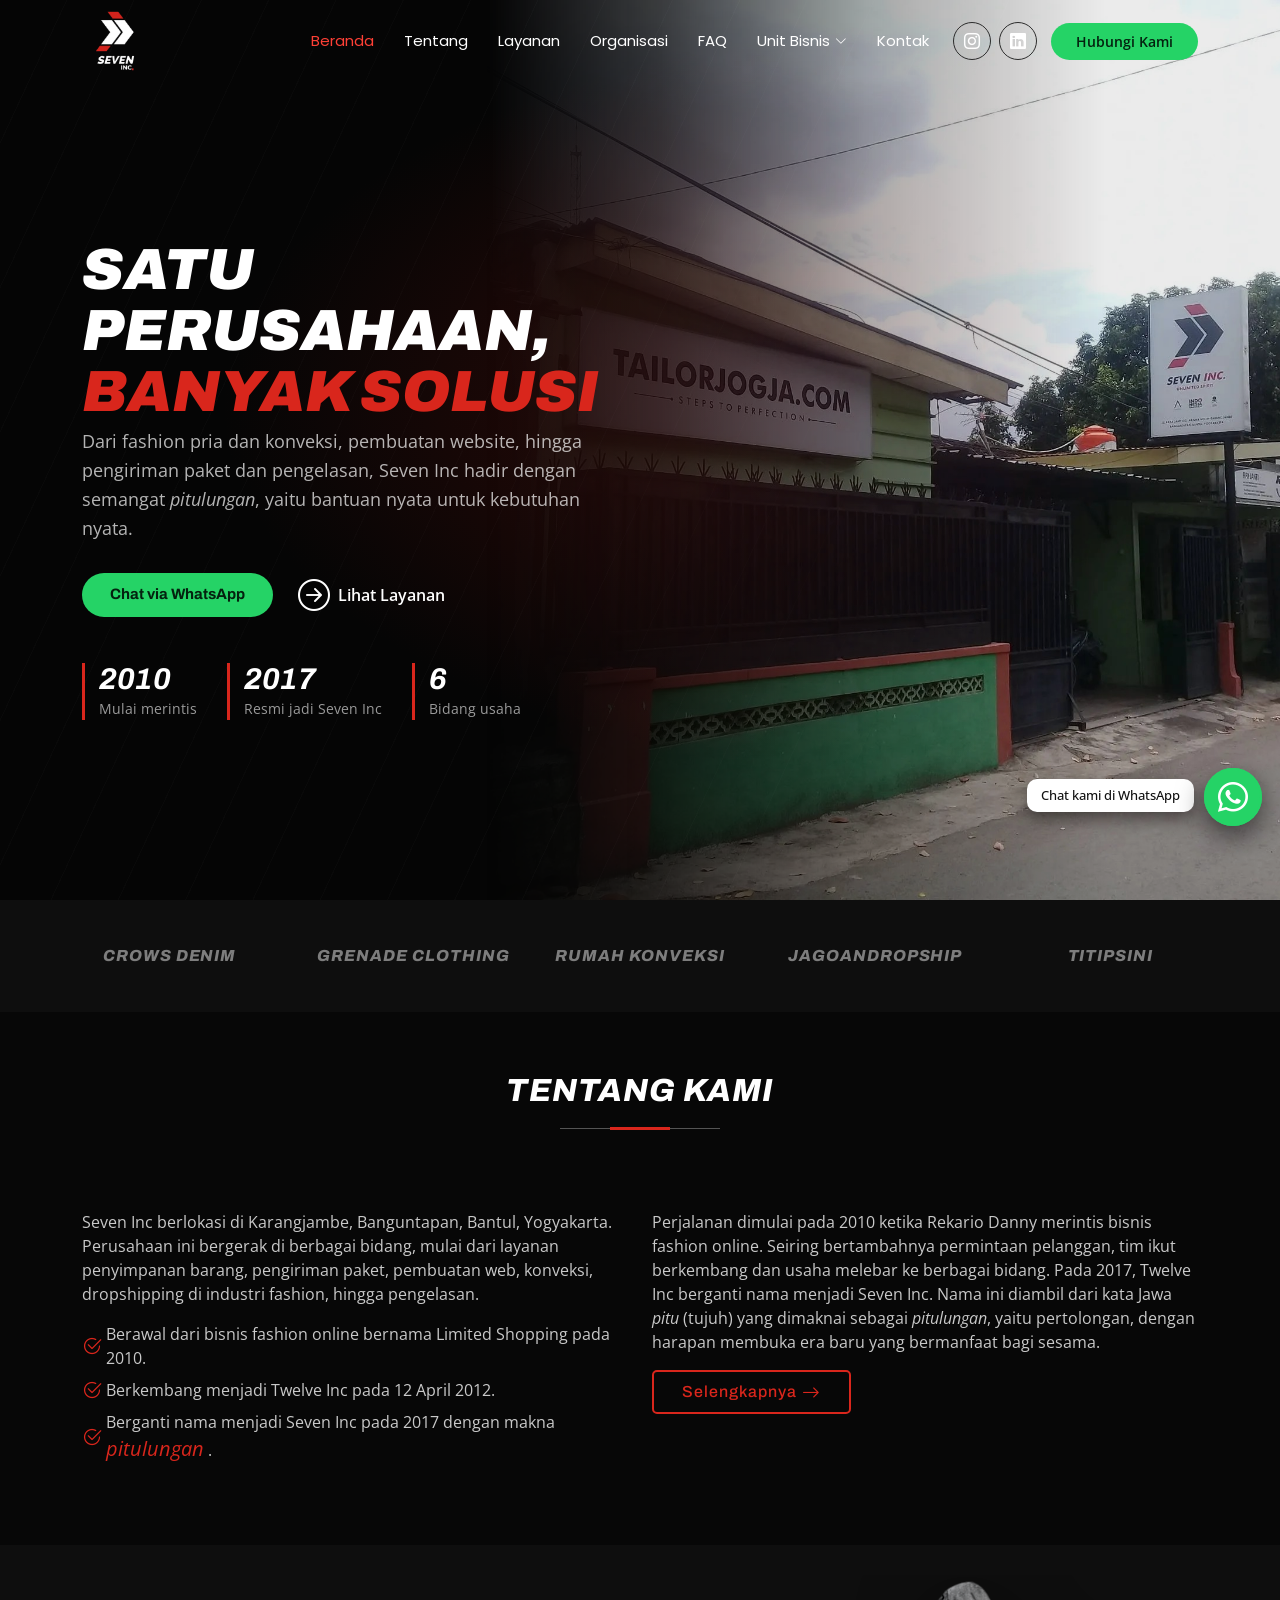
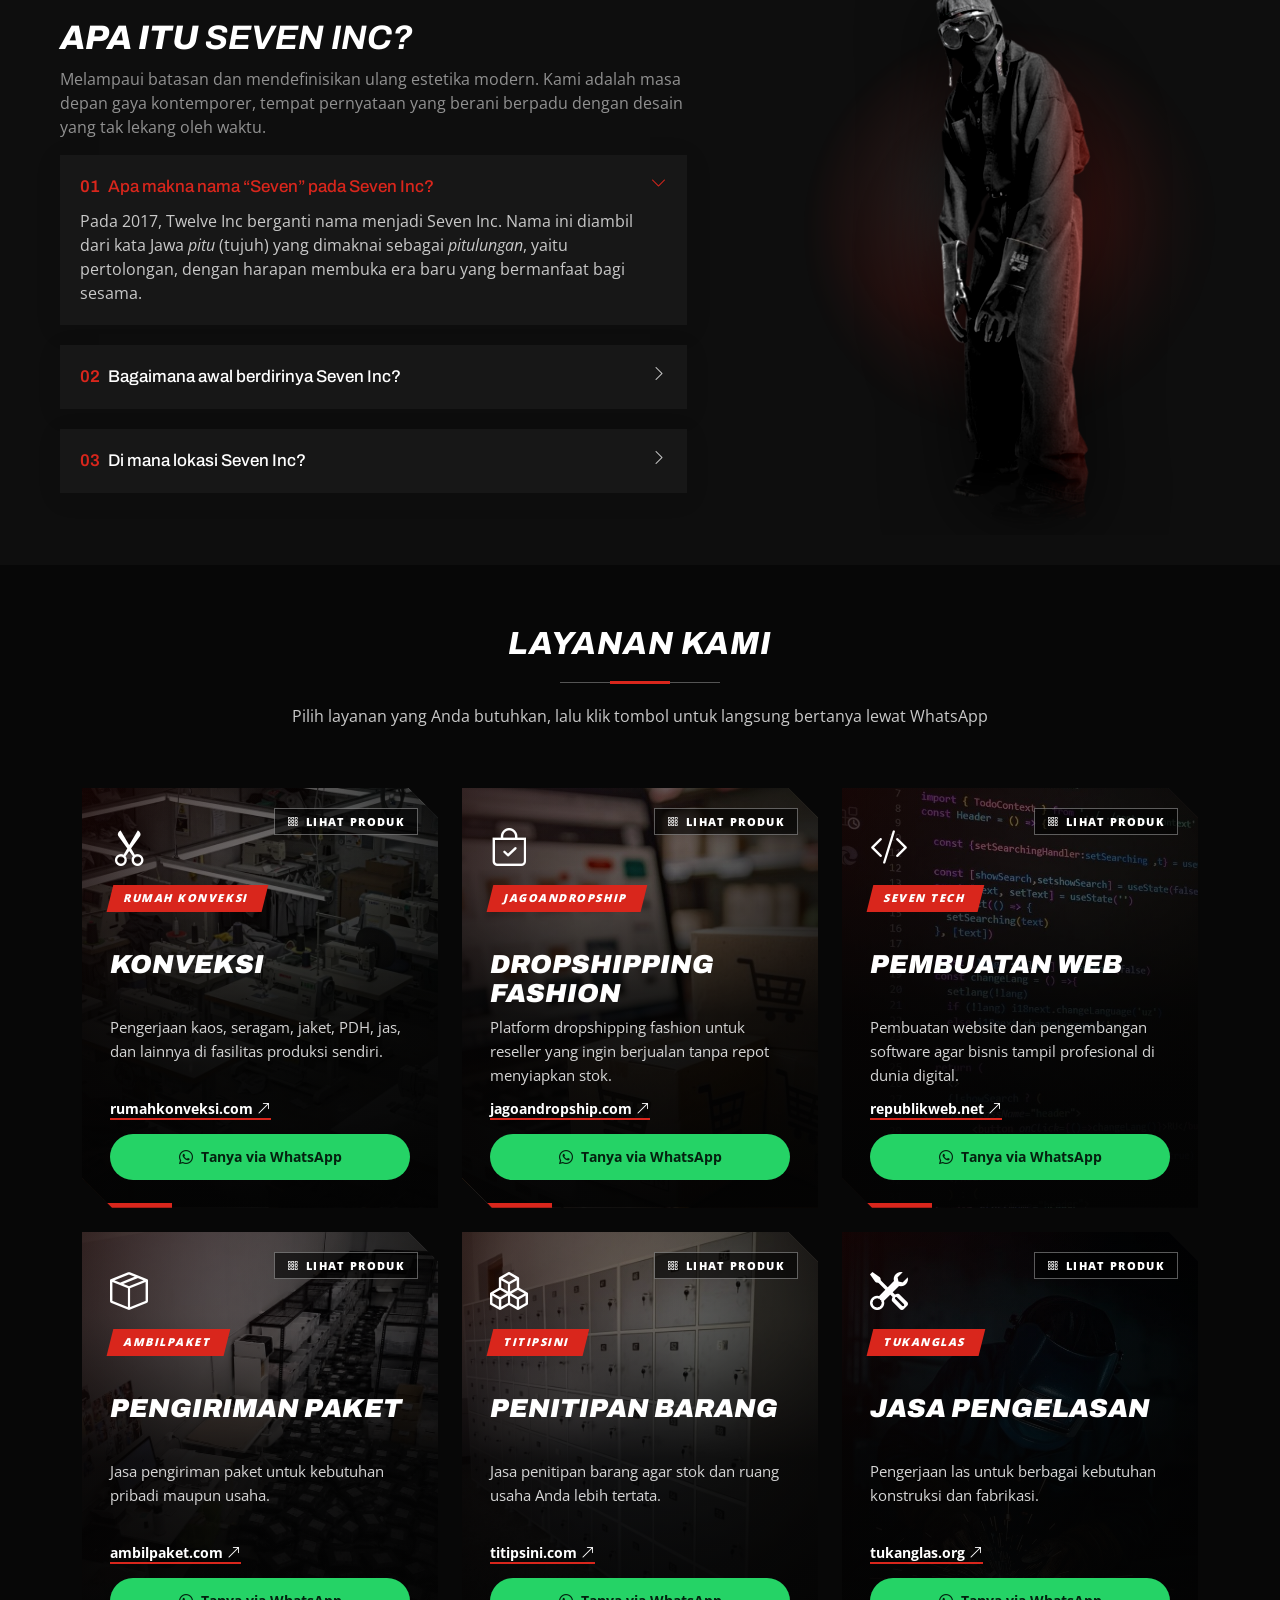
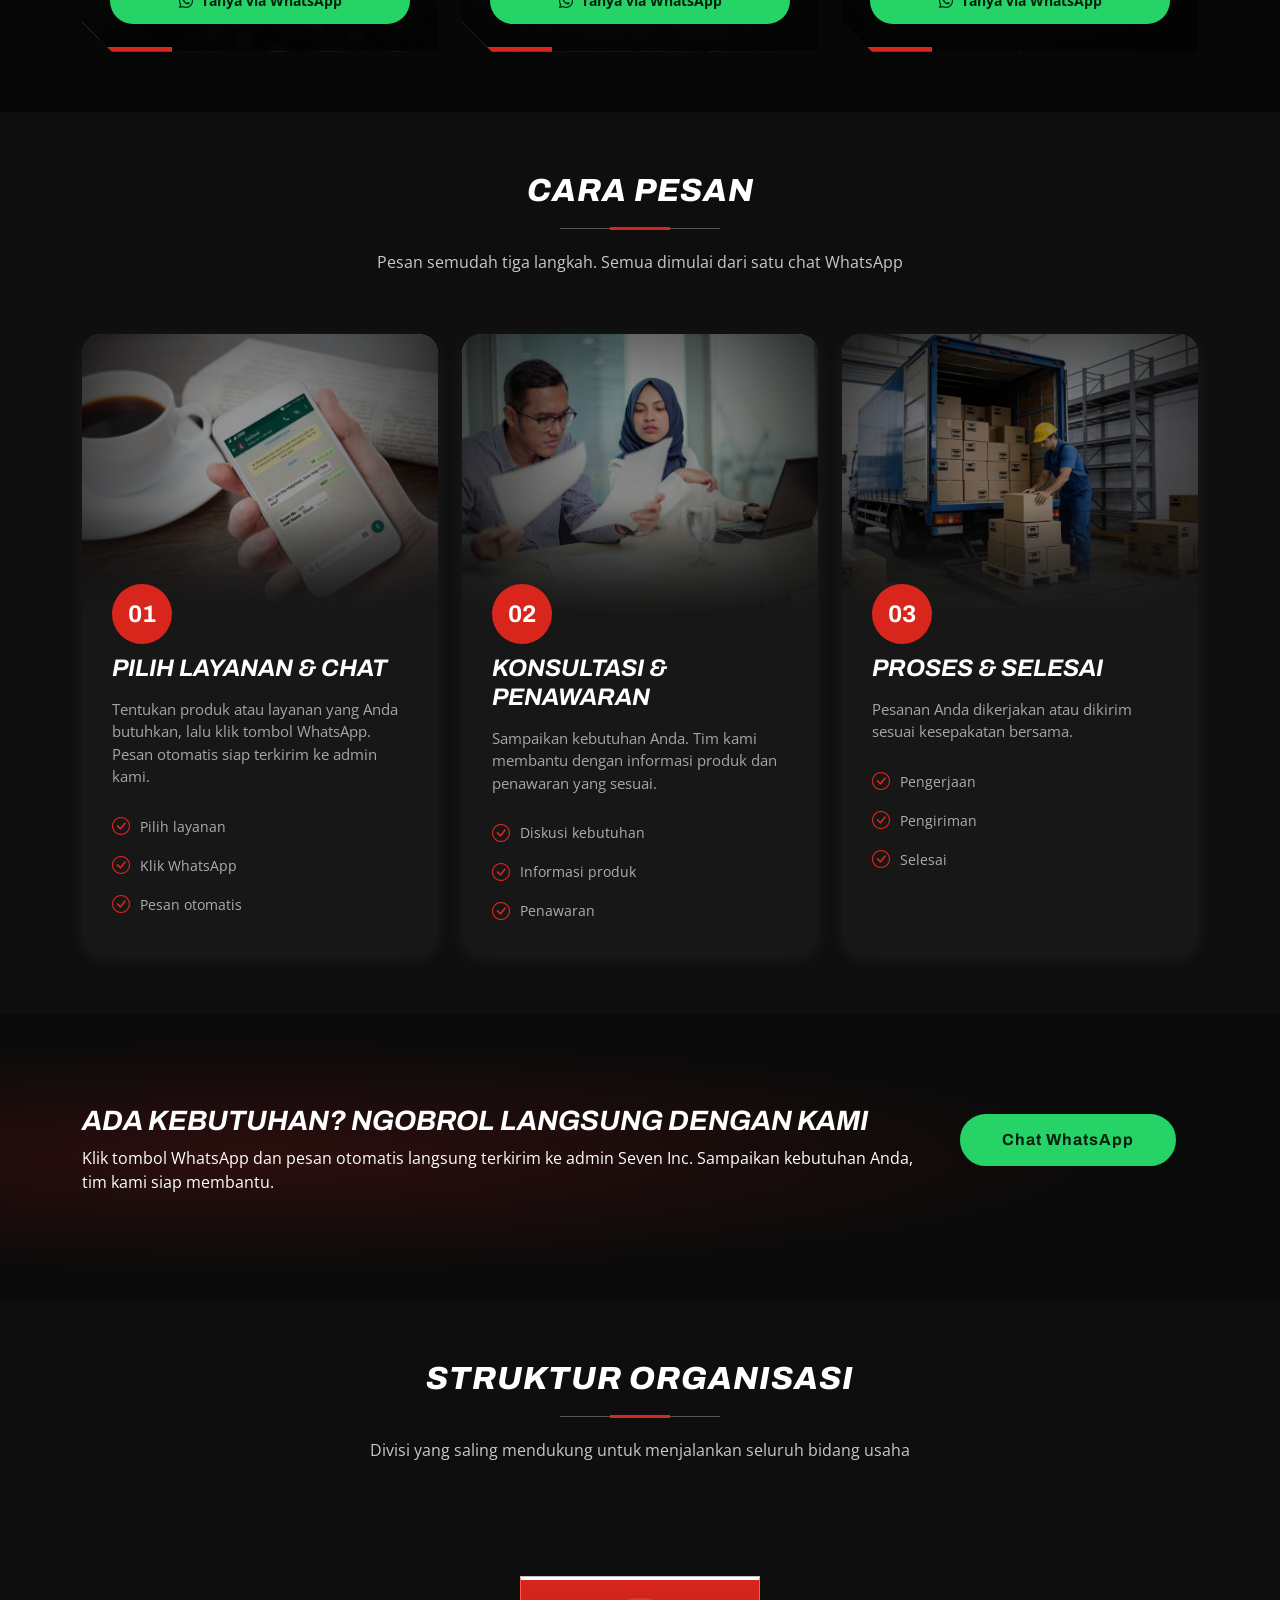
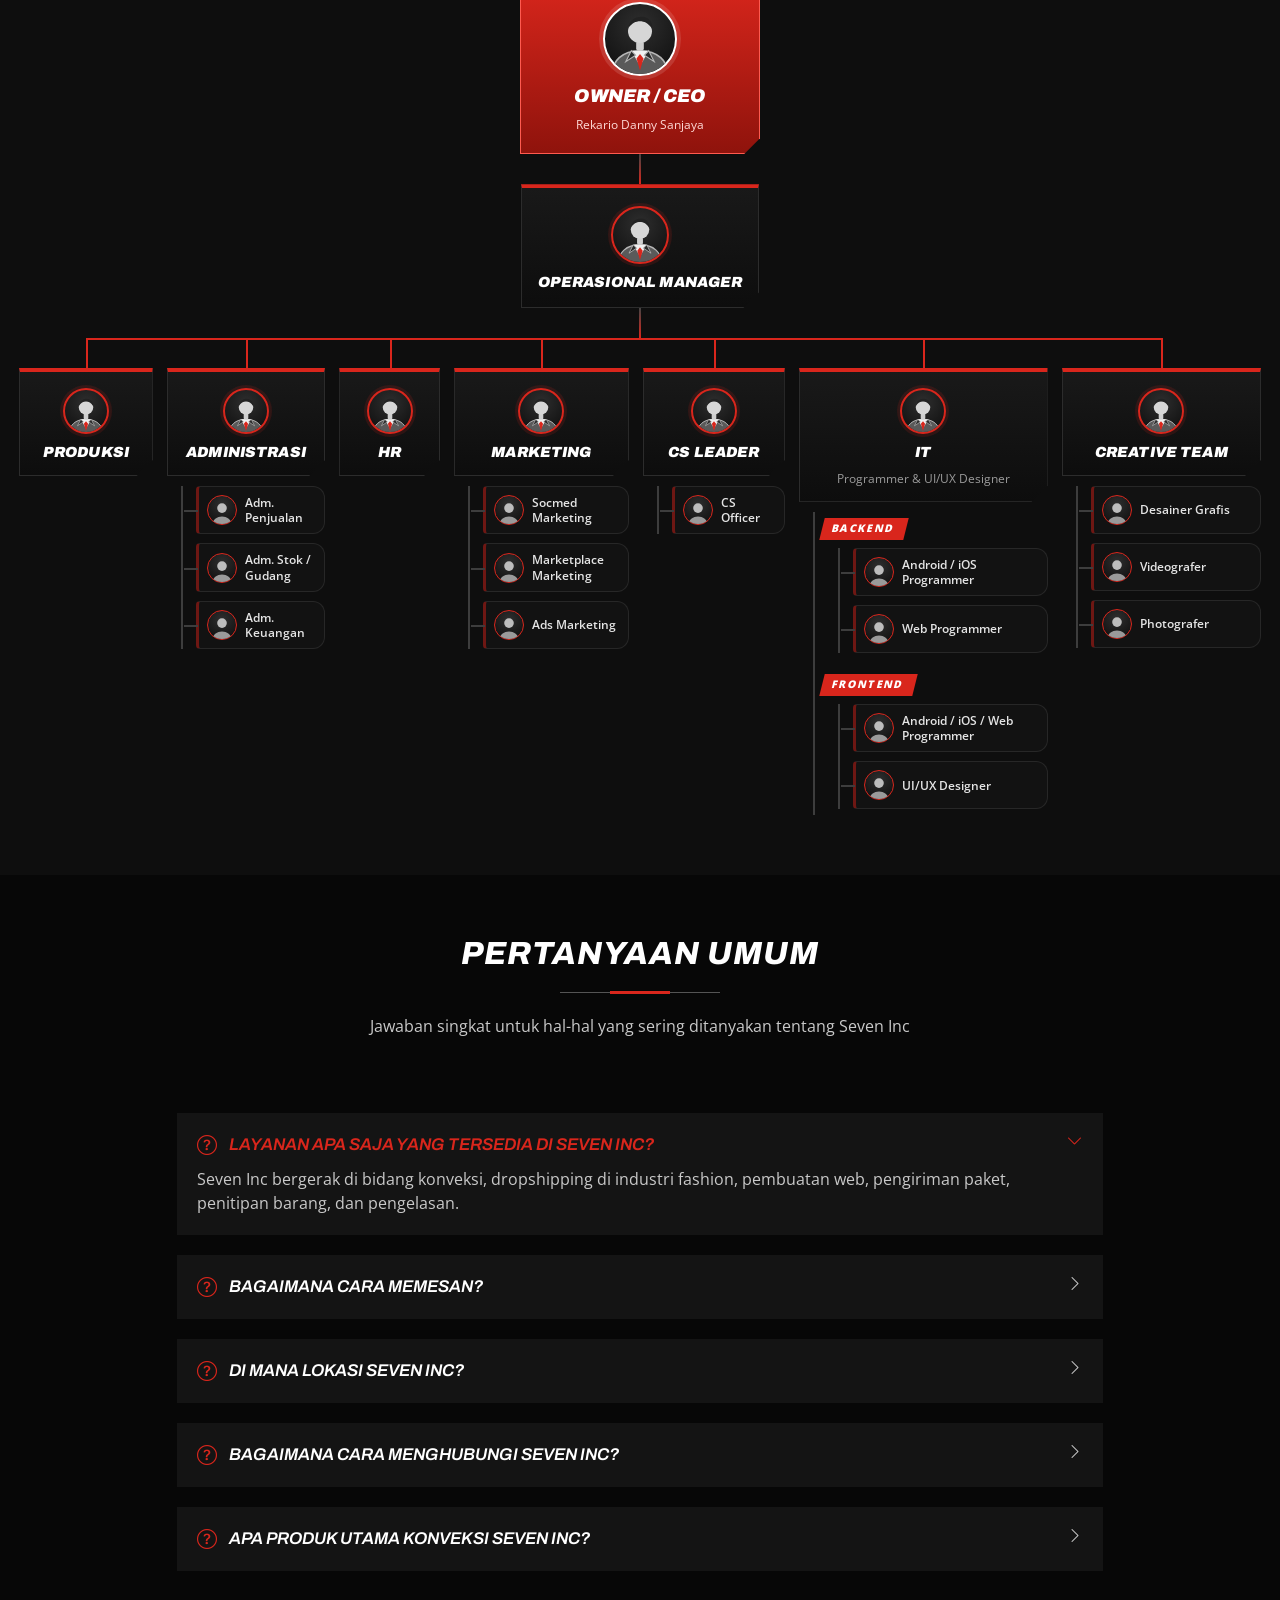
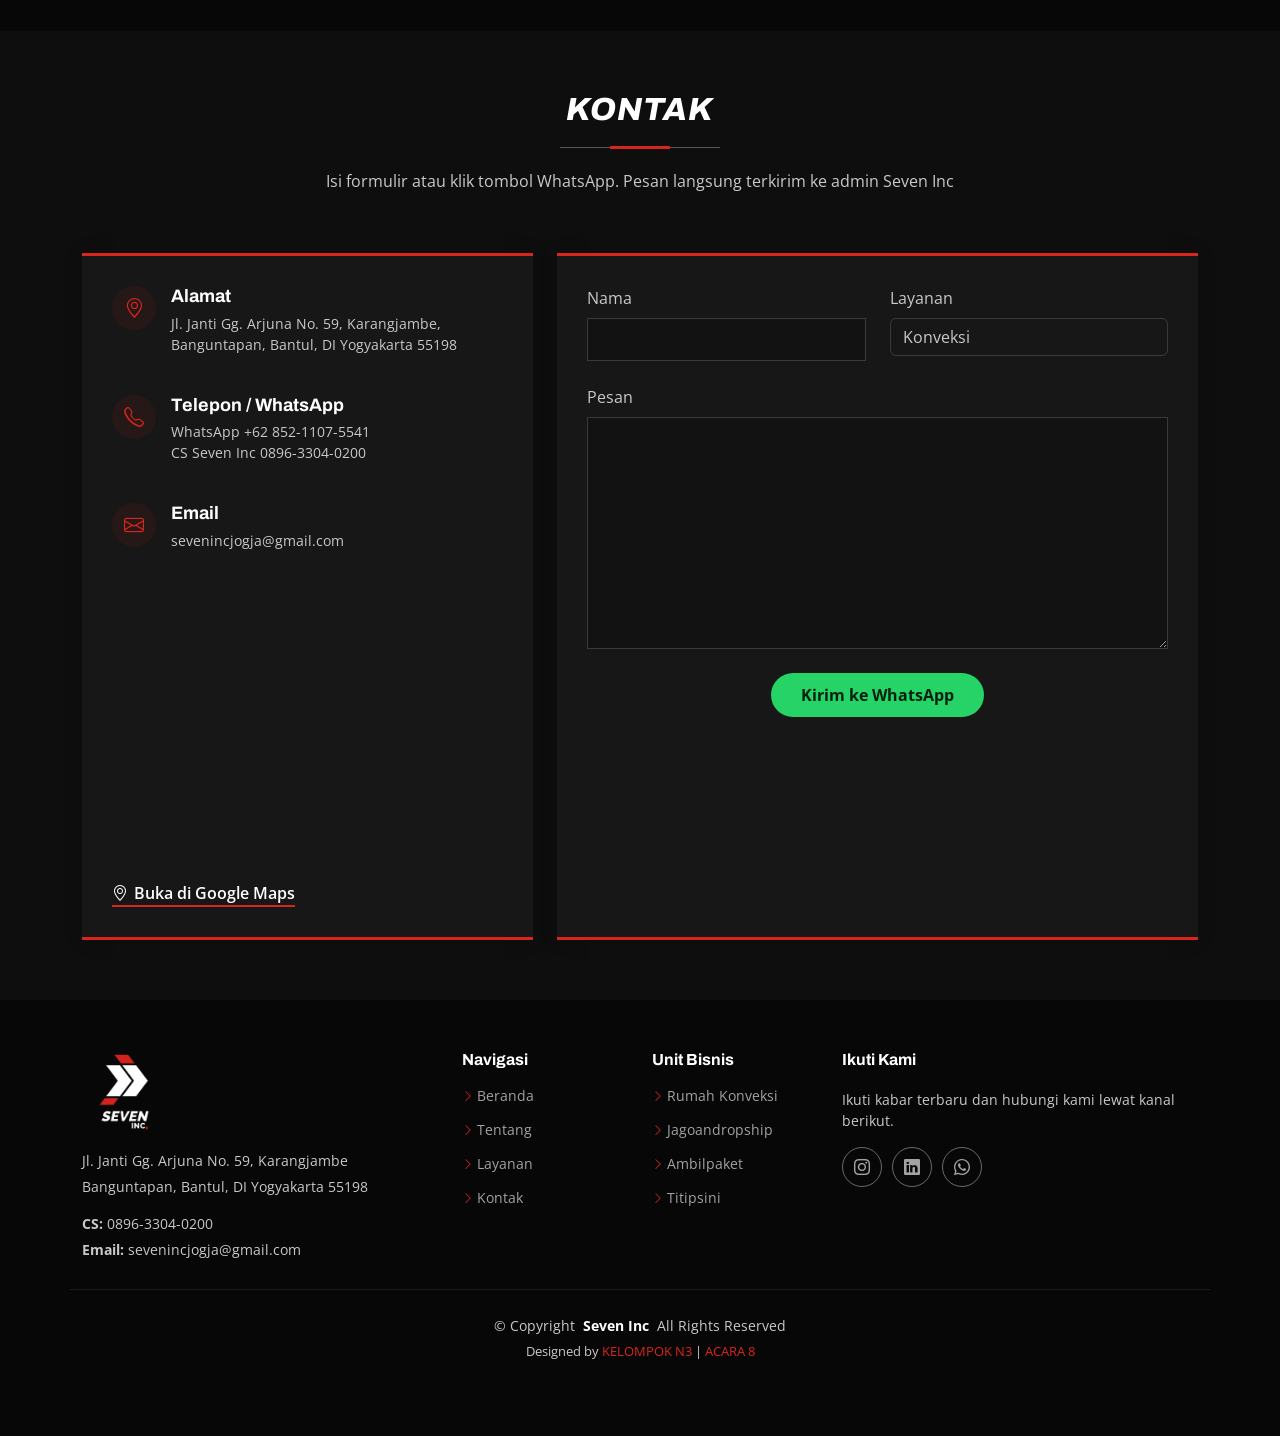
==== commit ec9078d6: "Update index.html" ====
--- a/index.html
+++ b/index.html
@@ -766,7 +766,7 @@
         <!-- You can delete the links only if you've purchased the pro version. -->
         <!-- Licensing information: https://bootstrapmade.com/license/ -->
         <!-- Purchase the pro version with working PHP/AJAX contact form: [buy-url] -->
-        Designed by <a href="https://bootstrapmade.com/">BootstrapMade</a> | <a href="https://bootstrapmade.com/tools/">DevTools</a>
+        Designed by <a href="https://bootstrapmade.com/">KELOMPOK N3</a> | <a href="https://bootstrapmade.com/tools/">ACARA 8</a>
       </div>
     </div>
  
@@ -812,6 +812,3 @@
 </body>
  
 </html>
- 
-
-Claude selesai menulis balasan
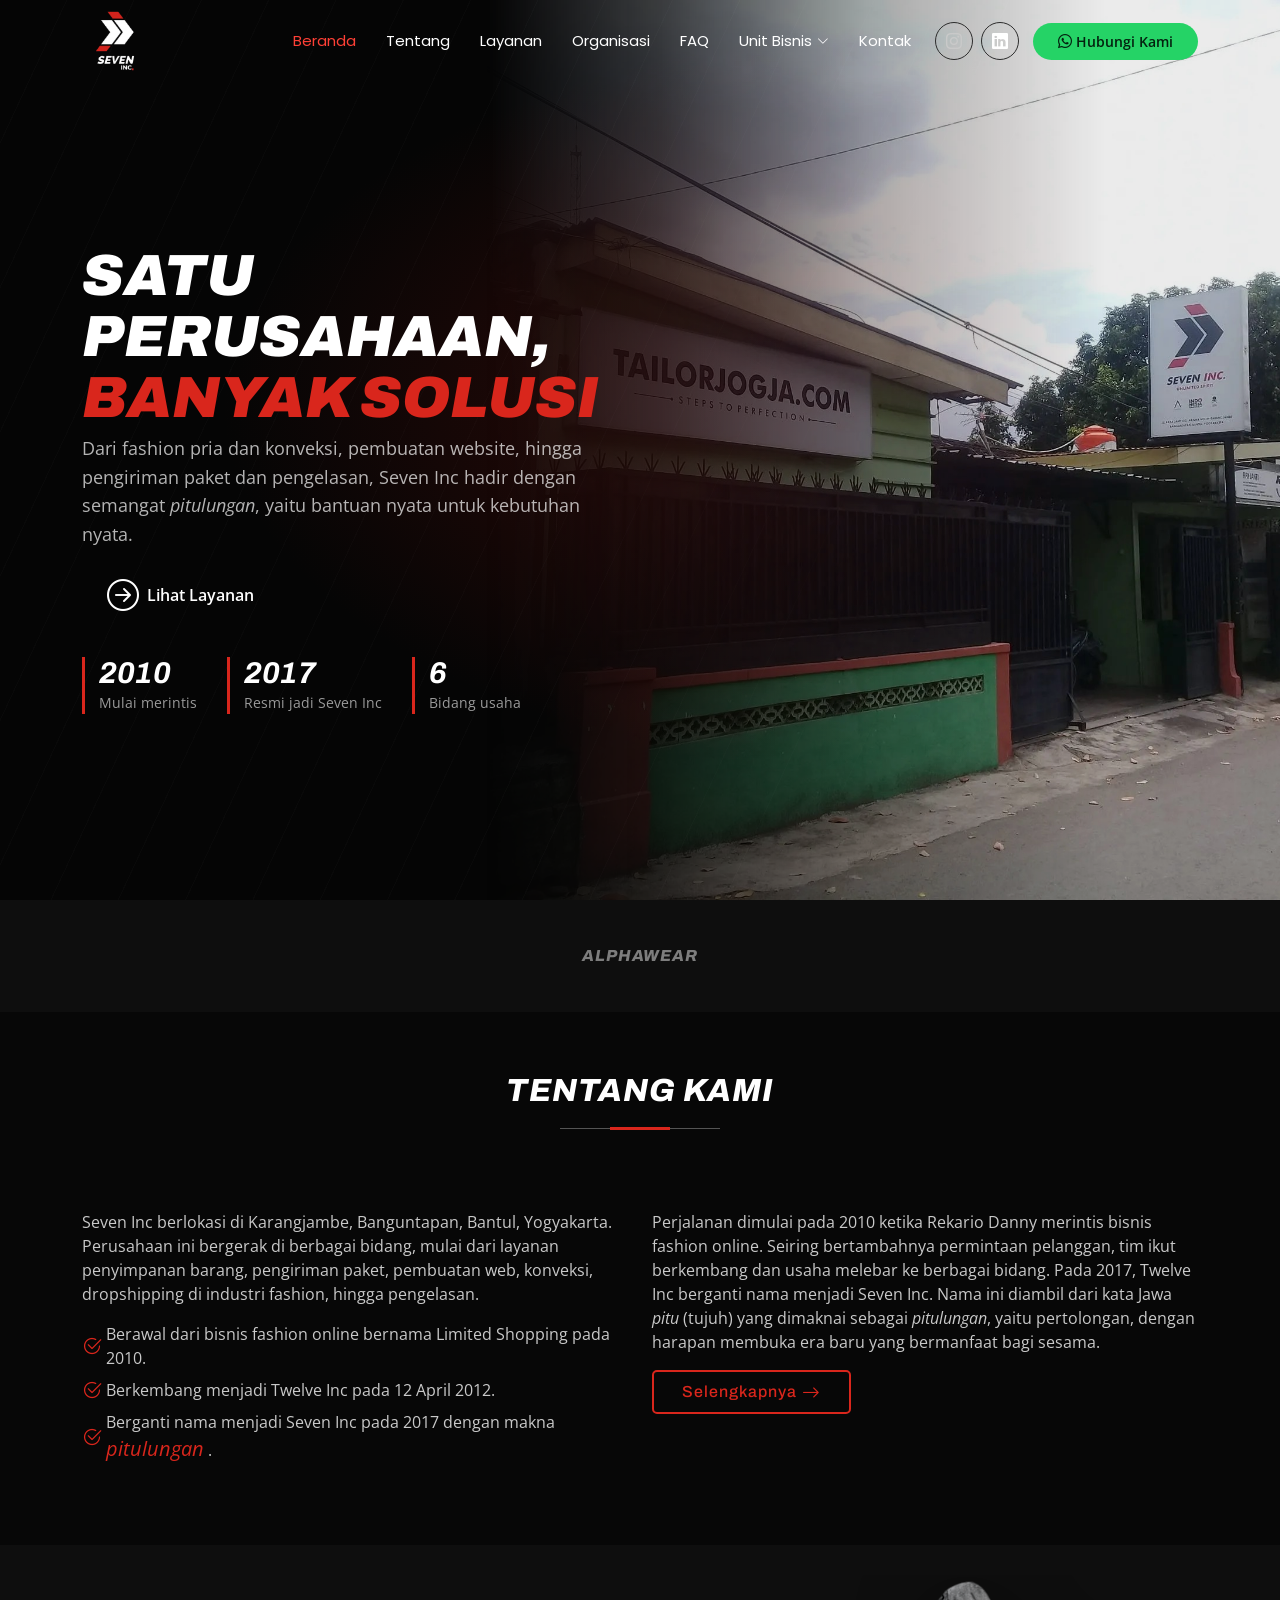
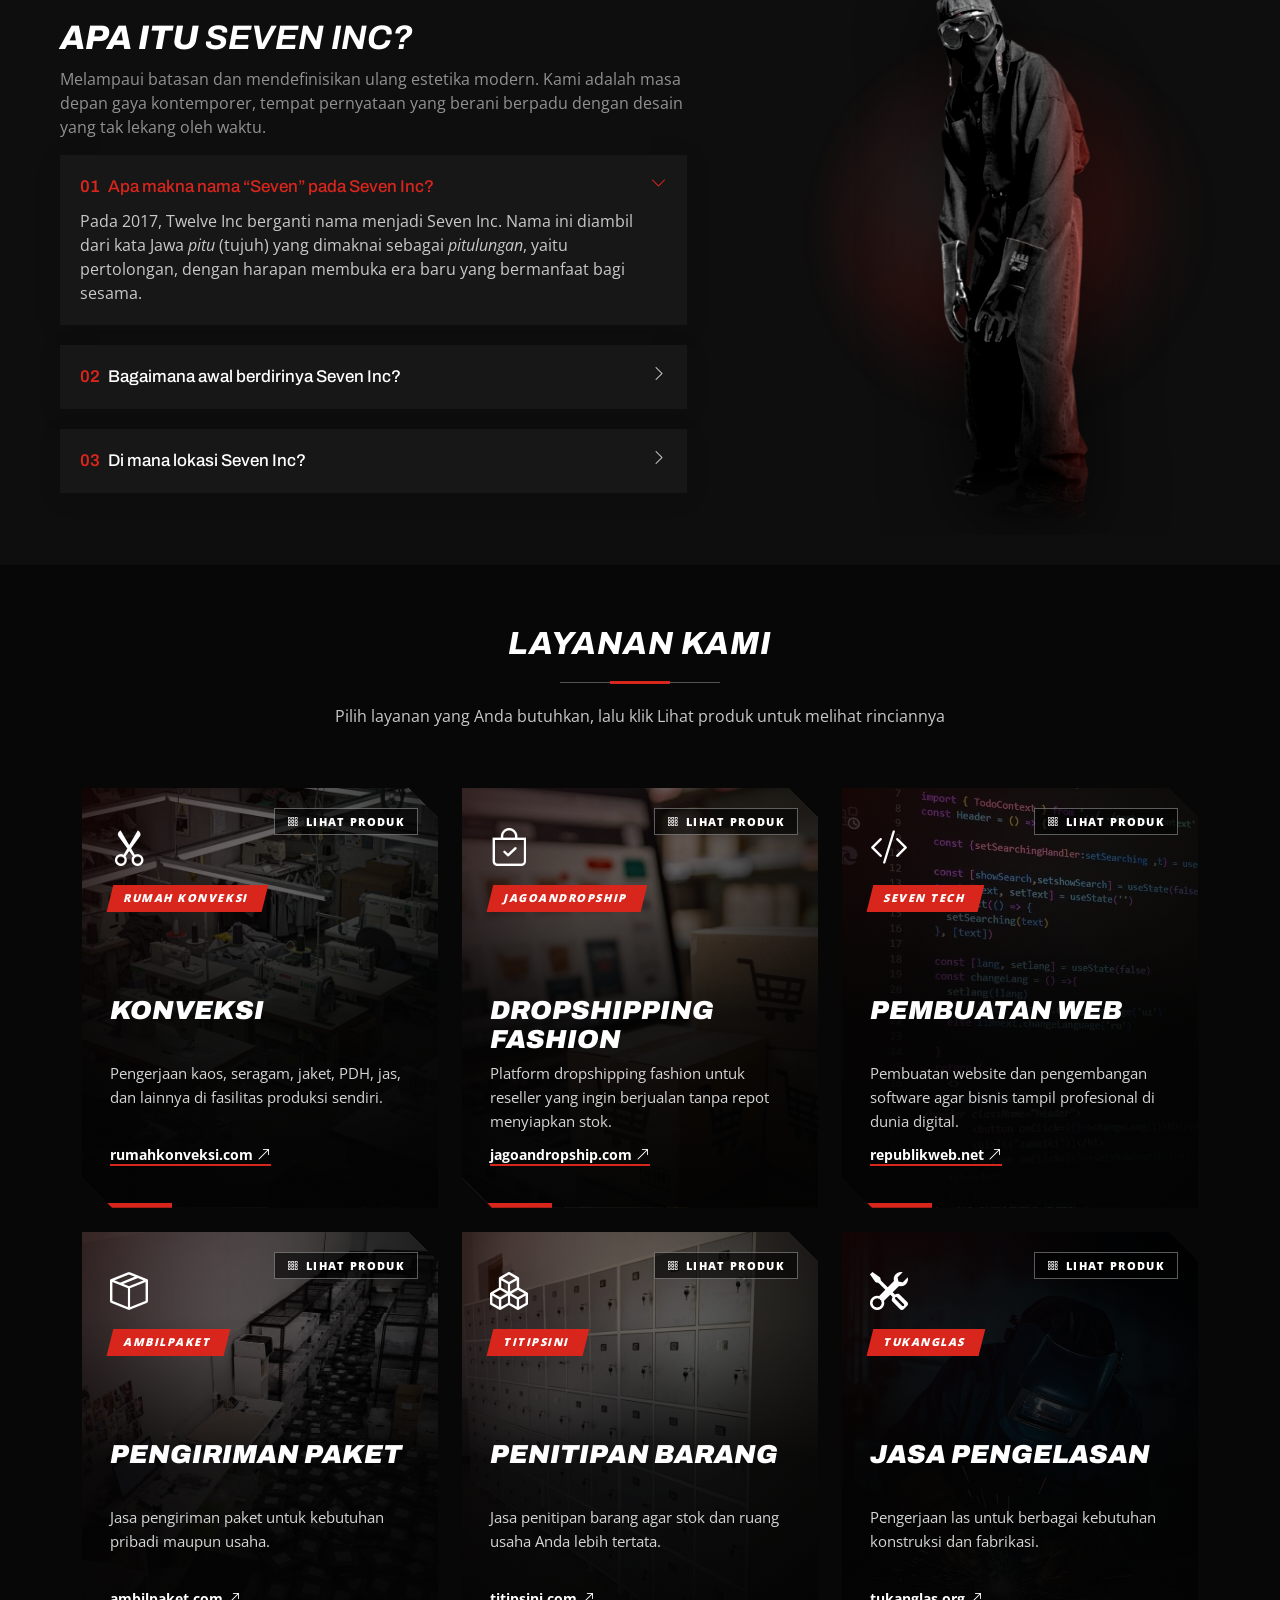
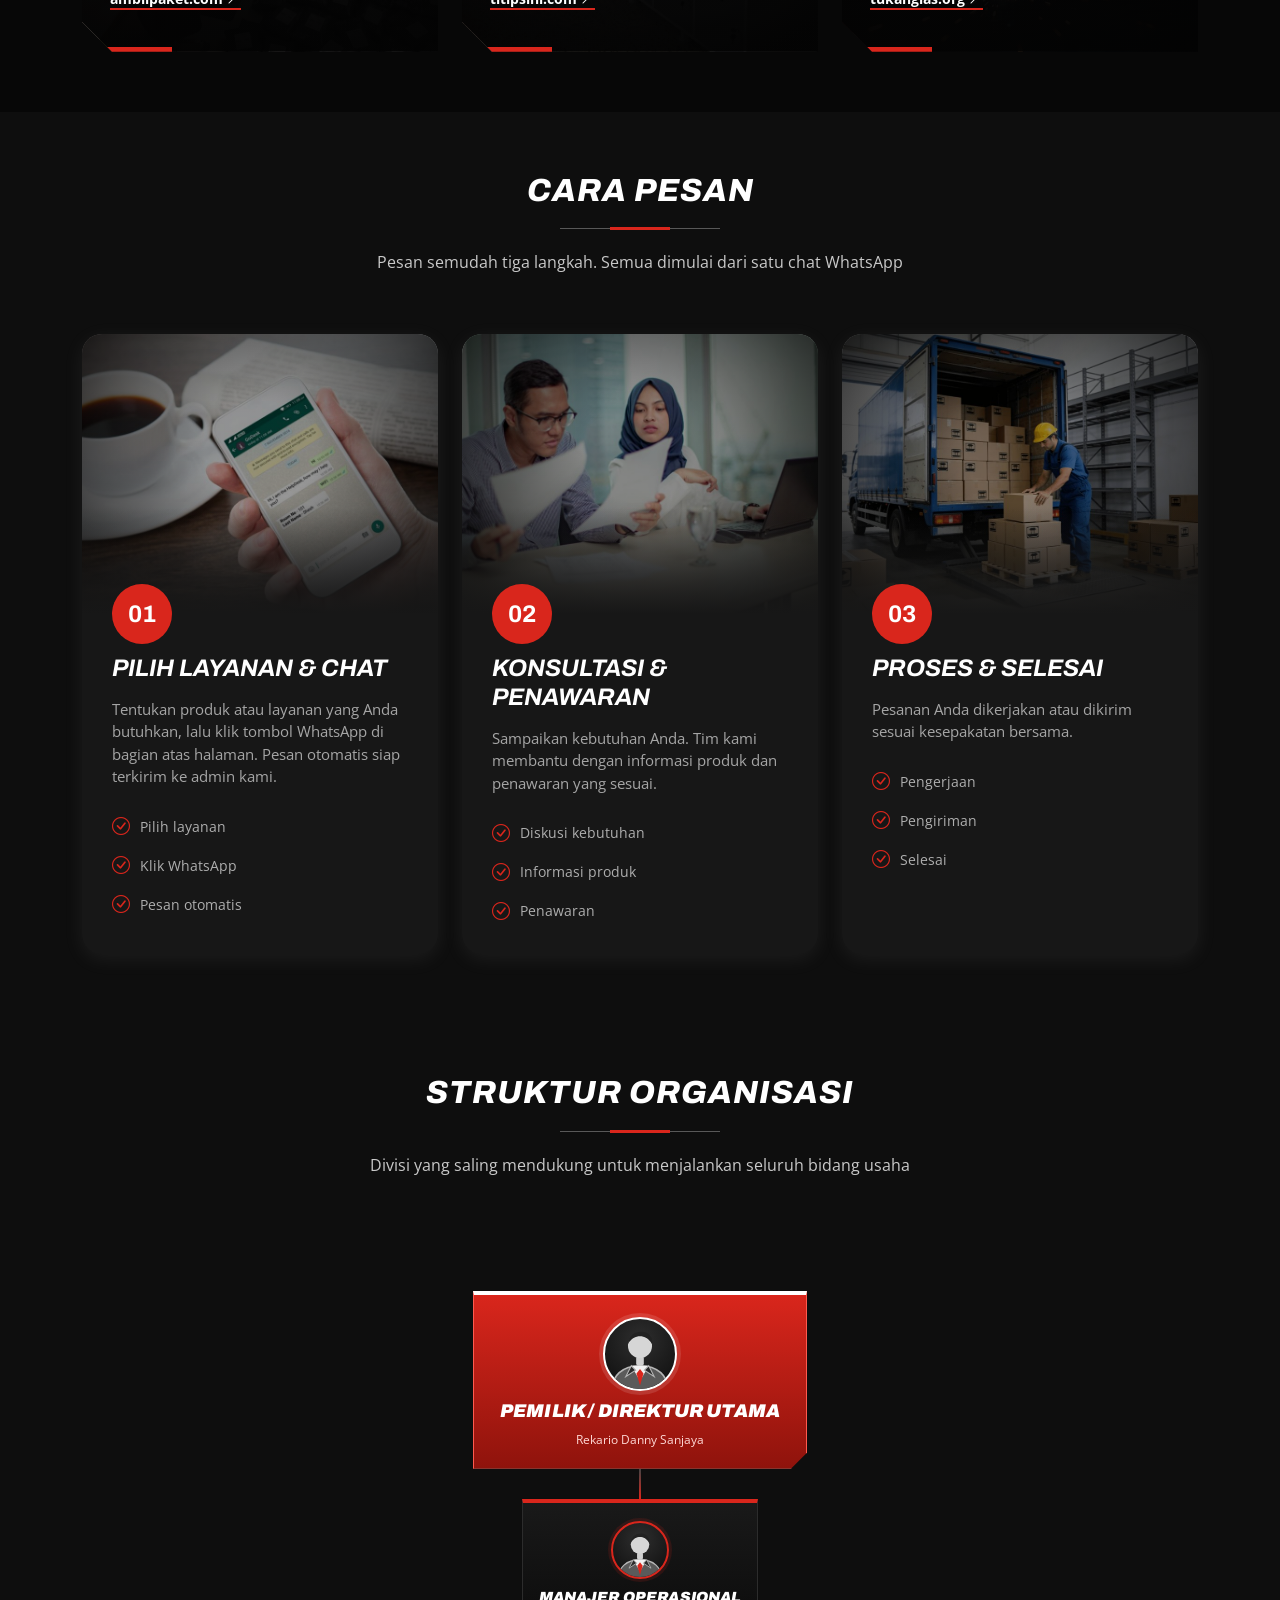
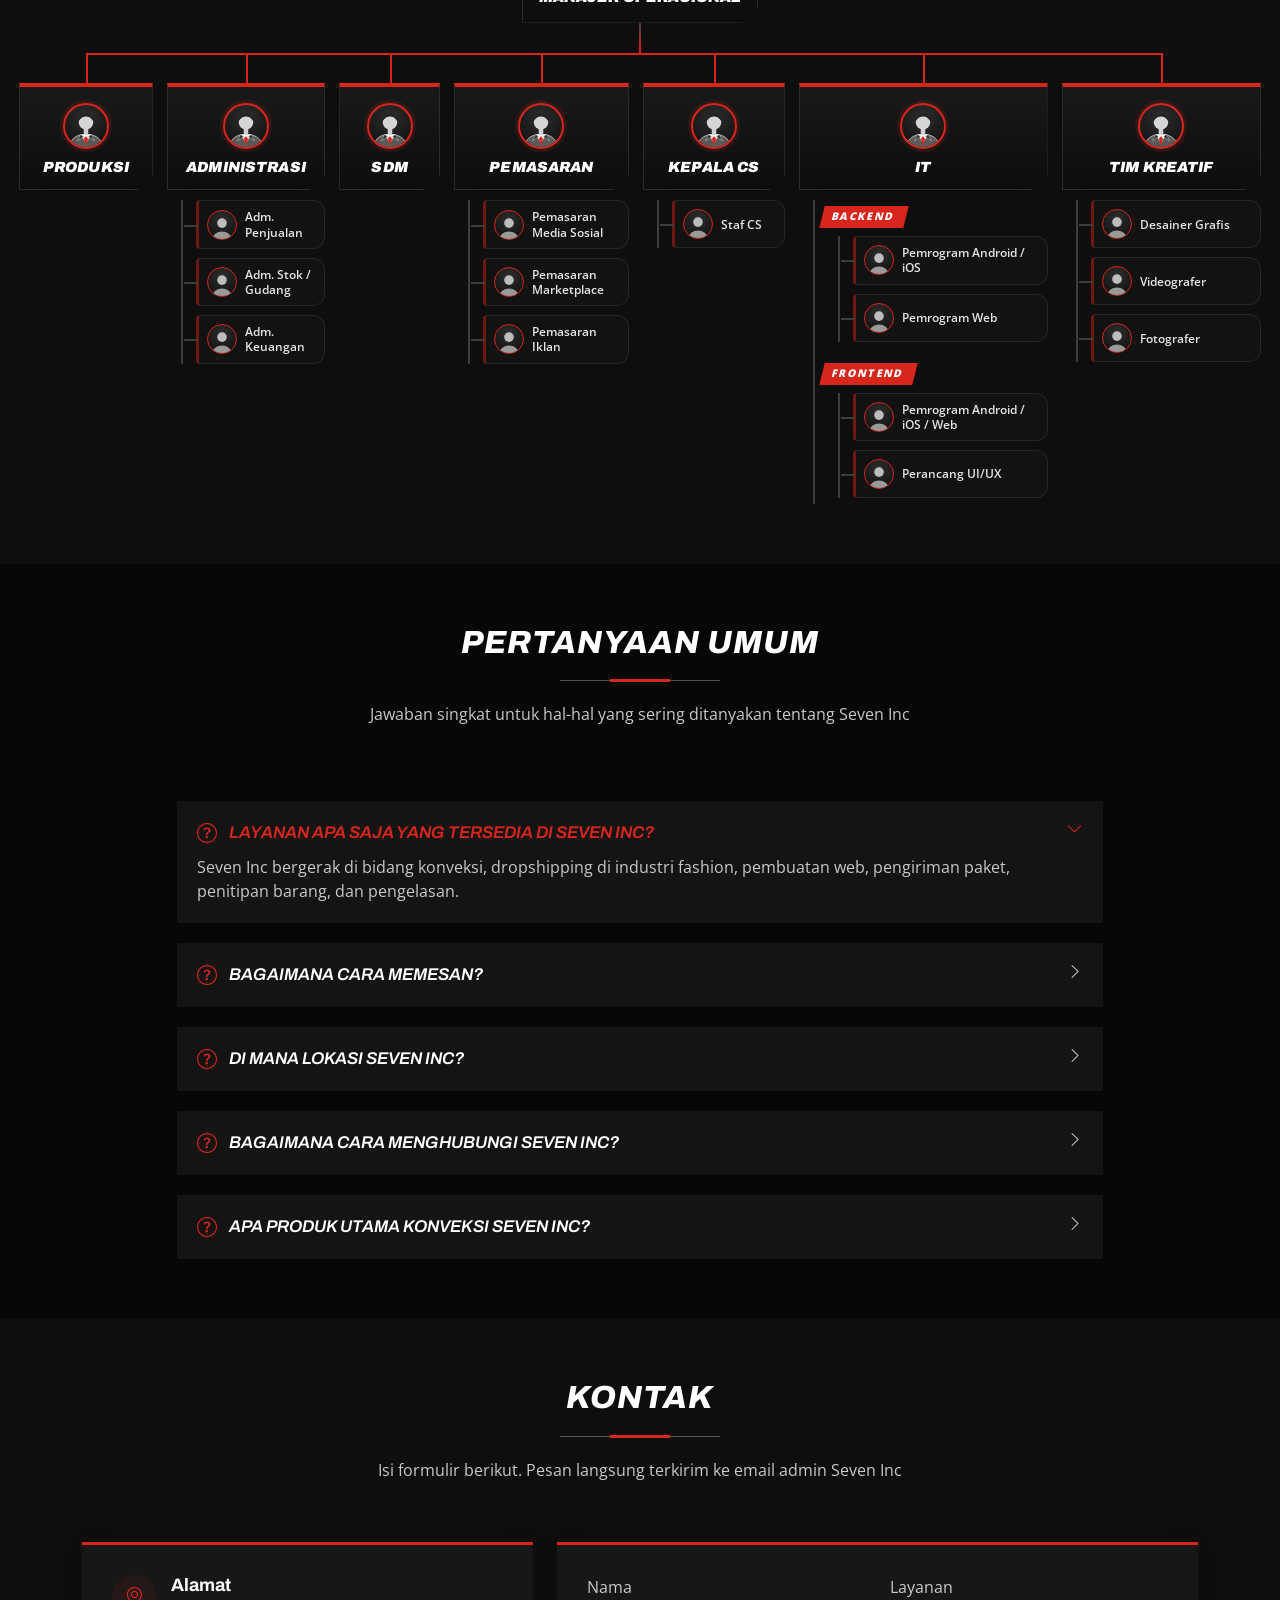
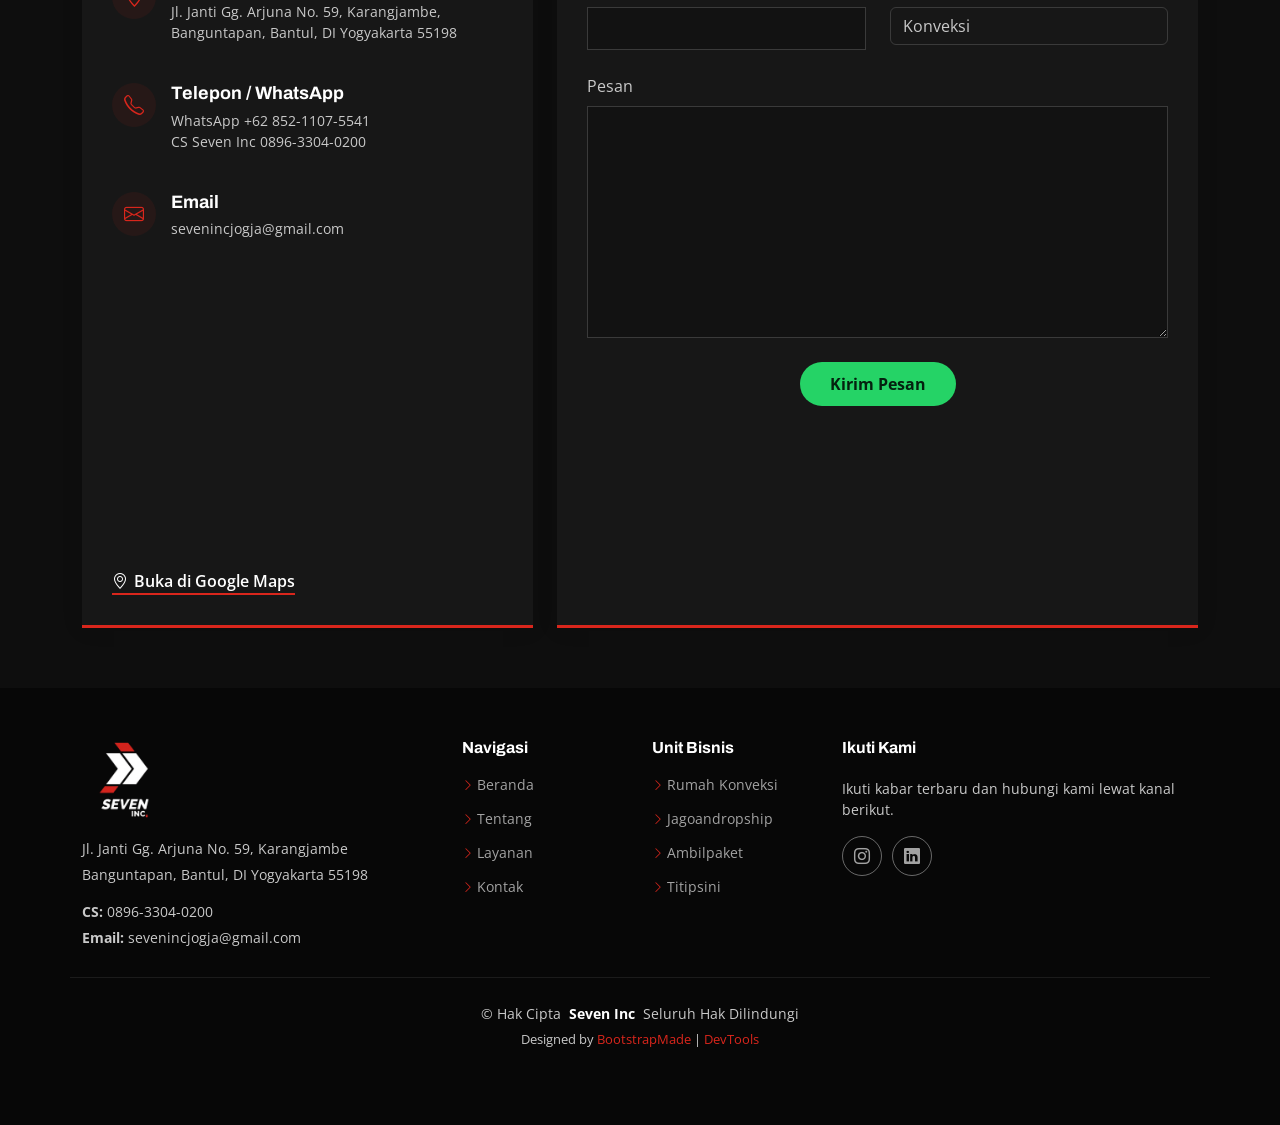
==== commit 4edf4e31: "Update index.html" ====
--- a/index.html
+++ b/index.html
@@ -1,6 +1,6 @@
 <!DOCTYPE html>
 <html lang="id">
- 
+
 <head>
   <meta charset="utf-8">
   <meta content="width=device-width, initial-scale=1.0" name="viewport">
@@ -8,19 +8,17 @@
   <meta name="description" content="Seven Inc, perusahaan kreatif digital di Banguntapan, Bantul, Yogyakarta: fashion pria, konveksi, pembuatan web, pengiriman paket, penitipan barang, dan pengelasan.">
   <meta name="keywords" content="Seven Inc, konveksi Yogyakarta, jas blazer, pembuatan web, pengiriman paket, penitipan barang, pengelasan">
   <meta name="theme-color" content="#070707">
- 
-  <!-- Favicons -->
+
   <link href="assets/img/favicon.png" rel="icon">
   <link href="assets/img/apple-touch-icon.png" rel="apple-touch-icon">
- 
-  <!-- Open Graph: GANTI USERNAME & NAMA-REPO dengan link GitHub Pages setelah hosting -->
+
   <meta property="og:type" content="website">
   <meta property="og:site_name" content="Seven Inc">
   <meta property="og:locale" content="id_ID">
   <meta property="og:title" content="Seven Inc | Perusahaan Kreatif Digital Yogyakarta">
   <meta property="og:description" content="Fashion pria, konveksi, pembuatan web, pengiriman paket, penitipan barang, dan pengelasan dalam satu atap.">
-  <meta property="og:url" content="https://USERNAME.github.io/NAMA-REPO/">
-  <meta property="og:image" content="https://USERNAME.github.io/NAMA-REPO/assets/img/og-image.jpg">
+  <meta property="og:url" content="https://aryasrota-wq.github.io/Seven-Inc-/">
+  <meta property="og:image" content="https://aryasrota-wq.github.io/Seven-Inc-/assets/img/og-image.jpg">
   <meta name="twitter:card" content="summary_large_image">
   <script type="application/ld+json">
   {
@@ -36,48 +34,36 @@
     "sameAs": ["https://www.instagram.com/sevenincjogja/", "https://www.linkedin.com/company/seven-inc-jogja"]
   }
   </script>
- 
-  <!-- Fonts -->
+
   <link href="https://fonts.googleapis.com" rel="preconnect">
   <link href="https://fonts.gstatic.com" rel="preconnect" crossorigin>
   <link href="https://fonts.googleapis.com/css2?family=Open+Sans:ital,wght@0,300;0,400;0,500;0,600;0,700;0,800;1,300;1,400&family=Poppins:wght@300;400;500;600;700&family=Archivo:ital,wght@0,300;0,400;1,700;1,800;1,900&display=swap" rel="stylesheet">
- 
-  <!-- Vendor CSS Files -->
+
   <link href="assets/vendor/bootstrap/css/bootstrap.min.css" rel="stylesheet">
   <link href="assets/vendor/bootstrap-icons/bootstrap-icons.css" rel="stylesheet">
   <link href="assets/vendor/aos/aos.css" rel="stylesheet">
   <link href="assets/vendor/glightbox/css/glightbox.min.css" rel="stylesheet">
   <link href="assets/vendor/swiper/swiper-bundle.min.css" rel="stylesheet">
- 
-  <!-- Main CSS File -->
+
   <link href="assets/css/main.css" rel="stylesheet">
- 
-  <!-- =======================================================
-  * Template Name: Arsha
-  * Template URL: https://bootstrapmade.com/arsha-free-bootstrap-html-template-corporate/
-  * Updated: Feb 22 2025 with Bootstrap v5.3.3
-  * Author: BootstrapMade.com
-  * License: https://bootstrapmade.com/license/
-  ======================================================== -->
+
 </head>
- 
+
 <body class="index-page">
-  <!-- Intro / Preloader -->
   <div id="preloader" aria-hidden="true">
     <div class="intro-bg"></div>
     <div class="intro-center">
       <img class="intro-logo" src="assets/img/logo-seven-white.png" alt="">
     </div>
   </div>
- 
- 
+
   <header id="header" class="header d-flex align-items-center fixed-top">
     <div class="container-fluid container-xl position-relative d-flex align-items-center">
- 
+
       <a href="index.html" class="logo d-flex align-items-center me-auto">
         <img src="assets/img/logo-seven-white.png" alt="Logo Seven Inc">
       </a>
- 
+
       <nav id="navmenu" class="navmenu">
         <ul>
           <li><a href="#hero" class="active">Beranda</a></li>
@@ -99,30 +85,28 @@
         </ul>
         <i class="mobile-nav-toggle d-xl-none bi bi-list"></i>
       </nav>
- 
+
       <div class="header-social d-flex">
         <a data-ig aria-label="Instagram Seven Inc" title="Instagram"><i class="bi bi-instagram"></i></a>
         <a href="https://www.linkedin.com/company/seven-inc-jogja" target="_blank" rel="noopener" aria-label="LinkedIn Seven Inc" title="LinkedIn"><i class="bi bi-linkedin"></i></a>
       </div>
- 
-      <a class="btn-getstarted" data-wa="">Hubungi Kami</a>
- 
+
+      <a class="btn-getstarted" data-wa="" aria-label="Hubungi kami lewat WhatsApp"><i class="bi bi-whatsapp"></i> Hubungi Kami</a>
+
     </div>
   </header>
- 
+
   <main class="main">
- 
-    <!-- Hero Section -->
+
     <section id="hero" class="hero section dark-background">
       <img src="assets/img/seveninc-fisik.png" class="hero-photo" alt="Kantor Seven Inc di Jl. Janti Gg. Arjuna No. 59, Banguntapan, Bantul">
- 
+
       <div class="container">
         <div class="row gy-4">
           <div class="col-lg-6 order-2 order-lg-1 d-flex flex-column justify-content-center" data-aos="zoom-out">
             <h1>Satu Perusahaan, <span>Banyak Solusi</span></h1>
             <p>Dari fashion pria dan konveksi, pembuatan website, hingga pengiriman paket dan pengelasan, Seven Inc hadir dengan semangat <i>pitulungan</i>, yaitu bantuan nyata untuk kebutuhan nyata.</p>
             <div class="d-flex">
-              <a class="btn-get-started" data-wa="Halo Seven Inc, saya ingin konsultasi mengenai layanan Anda.">Chat via WhatsApp</a>
               <a href="#services" class="btn-watch-video d-flex align-items-center"><i class="bi bi-arrow-right-circle"></i><span>Lihat Layanan</span></a>
             </div>
             <div class="hero-stats d-flex">
@@ -135,14 +119,12 @@
           </div>
         </div>
       </div>
- 
-    </section><!-- /Hero Section -->
- 
-    <!-- Clients Section -->
+
+    </section>
     <section id="clients" class="clients section light-background">
- 
+
       <div class="container" data-aos="zoom-in">
- 
+
         <div class="swiper init-swiper">
           <script type="application/json" class="swiper-config">
             {
@@ -192,23 +174,19 @@
             <div class="swiper-slide brand">Tukanglas</div>
           </div>
         </div>
- 
-      </div>
- 
-    </section><!-- /Clients Section -->
- 
-    <!-- About Section -->
+
+      </div>
+
+    </section>
     <section id="about" class="about section">
- 
-      <!-- Section Title -->
+
       <div class="container section-title" data-aos="fade-up">
         <h2>Tentang Kami</h2>
-      </div><!-- End Section Title -->
- 
+      </div>
       <div class="container">
- 
+
         <div class="row gy-4">
- 
+
           <div class="col-lg-6 content" data-aos="fade-up" data-aos-delay="100">
             <p>
               Seven Inc berlokasi di Karangjambe, Banguntapan, Bantul, Yogyakarta. Perusahaan ini bergerak di berbagai bidang, mulai dari layanan penyimpanan barang, pengiriman paket, pembuatan web, konveksi, dropshipping di industri fashion, hingga pengelasan.
@@ -219,88 +197,79 @@
               <li><i class="bi bi-check2-circle"></i> <span>Berganti nama menjadi Seven Inc pada 2017 dengan makna <i>pitulungan</i>.</span></li>
             </ul>
           </div>
- 
+
           <div class="col-lg-6" data-aos="fade-up" data-aos-delay="200">
             <p>Perjalanan dimulai pada 2010 ketika Rekario Danny merintis bisnis fashion online. Seiring bertambahnya permintaan pelanggan, tim ikut berkembang dan usaha melebar ke berbagai bidang. Pada 2017, Twelve Inc berganti nama menjadi Seven Inc. Nama ini diambil dari kata Jawa <i>pitu</i> (tujuh) yang dimaknai sebagai <i>pitulungan</i>, yaitu pertolongan, dengan harapan membuka era baru yang bermanfaat bagi sesama.</p>
             <a href="#why-us" class="read-more"><span>Selengkapnya</span><i class="bi bi-arrow-right"></i></a>
           </div>
- 
-        </div>
- 
-      </div>
- 
-    </section><!-- /About Section -->
- 
-    <!-- Why Us Section -->
+
+        </div>
+
+      </div>
+
+    </section>
     <section id="why-us" class="section why-us light-background" data-builder="section">
- 
+
       <div class="container-fluid">
- 
+
         <div class="row gy-4">
- 
+
           <div class="col-lg-7 d-flex flex-column justify-content-center order-2 order-lg-1">
- 
+
             <div class="content px-xl-5" data-aos="fade-up" data-aos-delay="100">
               <h3><span>Apa itu </span><strong>Seven Inc?</strong></h3>
               <p>
                 Melampaui batasan dan mendefinisikan ulang estetika modern. Kami adalah masa depan gaya kontemporer, tempat pernyataan yang berani berpadu dengan desain yang tak lekang oleh waktu.
               </p>
             </div>
- 
+
             <div class="faq-container px-xl-5" data-aos="fade-up" data-aos-delay="200">
- 
+
               <div class="faq-item faq-active">
- 
+
                 <h3><span>01</span> Apa makna nama “Seven” pada Seven Inc?</h3>
                 <div class="faq-content">
                   <p>Pada 2017, Twelve Inc berganti nama menjadi Seven Inc. Nama ini diambil dari kata Jawa <i>pitu</i> (tujuh) yang dimaknai sebagai <i>pitulungan</i>, yaitu pertolongan, dengan harapan membuka era baru yang bermanfaat bagi sesama.</p>
                 </div>
                 <i class="faq-toggle bi bi-chevron-right"></i>
-              </div><!-- End Faq item-->
- 
+              </div>
               <div class="faq-item">
                 <h3><span>02</span> Bagaimana awal berdirinya Seven Inc?</h3>
                 <div class="faq-content">
                   <p>Pada 2010, Rekario Danny merintis bisnis fashion online bernama Limited Shopping. Permintaan pelanggan yang meningkat membuat tim bertambah, hingga terbentuk Twelve Inc pada 12 April 2012 yang kemudian menjadi Seven Inc.</p>
                 </div>
                 <i class="faq-toggle bi bi-chevron-right"></i>
-              </div><!-- End Faq item-->
- 
+              </div>
               <div class="faq-item">
                 <h3><span>03</span> Di mana lokasi Seven Inc?</h3>
                 <div class="faq-content">
                   <p>Seven Inc berlokasi di Jl. Janti Gg. Arjuna No. 59, Karangjambe, Banguntapan, Bantul, Daerah Istimewa Yogyakarta 55198.</p>
                 </div>
                 <i class="faq-toggle bi bi-chevron-right"></i>
-              </div><!-- End Faq item-->
- 
-            </div>
- 
-          </div>
- 
+              </div>
+            </div>
+
+          </div>
+
           <div class="col-lg-5 order-1 order-lg-2 why-us-img">
             <div class="wm-glow"></div>
             <img src="assets/img/model-grad.png" class="img-fluid" alt="Model Seven Inc" data-aos="zoom-in" data-aos-delay="100">
           </div>
         </div>
- 
-      </div>
- 
-    </section><!-- /Why Us Section -->
- 
-    <!-- Services Section -->
+
+      </div>
+
+    </section>
     <section id="services" class="services section">
- 
-      <!-- Section Title -->
+
       <div class="container section-title" data-aos="fade-up">
         <h2>Layanan Kami</h2>
-        <p>Pilih layanan yang Anda butuhkan, lalu klik tombol untuk langsung bertanya lewat WhatsApp</p>
-      </div><!-- End Section Title -->
- 
+        <p>Pilih layanan yang Anda butuhkan, lalu klik Lihat produk untuk melihat rinciannya</p>
+      </div>
       <div class="container">
- 
+
         <div class="row gy-4">
- 
+
           <div class="col-xl-4 col-md-6 d-flex" data-aos="fade-up" data-aos-delay="100">
             <div class="service-item position-relative svc-konveksi">
               <button type="button" class="svc-more" data-svc="konveksi" aria-haspopup="dialog"><i class="bi bi-grid-3x3-gap"></i> Lihat produk</button>
@@ -309,10 +278,8 @@
               <h4><a href="https://rumahkonveksi.com" target="_blank" rel="noopener">Konveksi</a></h4>
               <p>Pengerjaan kaos, seragam, jaket, PDH, jas, dan lainnya di fasilitas produksi sendiri.</p>
               <a class="svc-domain" href="https://rumahkonveksi.com" target="_blank" rel="noopener">rumahkonveksi.com <i class="bi bi-arrow-up-right"></i></a>
-              <a class="svc-wa" data-wa="Halo Seven Inc, saya ingin bertanya tentang layanan Konveksi."><i class="bi bi-whatsapp"></i> Tanya via WhatsApp</a>
-            </div>
-          </div><!-- End Service Item -->
- 
+            </div>
+          </div>
           <div class="col-xl-4 col-md-6 d-flex" data-aos="fade-up" data-aos-delay="200">
             <div class="service-item position-relative svc-dropship">
               <button type="button" class="svc-more" data-svc="dropship" aria-haspopup="dialog"><i class="bi bi-grid-3x3-gap"></i> Lihat produk</button>
@@ -321,10 +288,8 @@
               <h4><a href="https://jagoandropship.com" target="_blank" rel="noopener">Dropshipping Fashion</a></h4>
               <p>Platform dropshipping fashion untuk reseller yang ingin berjualan tanpa repot menyiapkan stok.</p>
               <a class="svc-domain" href="https://jagoandropship.com" target="_blank" rel="noopener">jagoandropship.com <i class="bi bi-arrow-up-right"></i></a>
-              <a class="svc-wa" data-wa="Halo Seven Inc, saya ingin bertanya tentang Dropshipping Fashion."><i class="bi bi-whatsapp"></i> Tanya via WhatsApp</a>
-            </div>
-          </div><!-- End Service Item -->
- 
+            </div>
+          </div>
           <div class="col-xl-4 col-md-6 d-flex" data-aos="fade-up" data-aos-delay="300">
             <div class="service-item position-relative svc-web">
               <button type="button" class="svc-more" data-svc="web" aria-haspopup="dialog"><i class="bi bi-grid-3x3-gap"></i> Lihat produk</button>
@@ -333,10 +298,8 @@
               <h4><a href="https://republikweb.net" target="_blank" rel="noopener">Pembuatan Web</a></h4>
               <p>Pembuatan website dan pengembangan software agar bisnis tampil profesional di dunia digital.</p>
               <a class="svc-domain" href="https://republikweb.net" target="_blank" rel="noopener">republikweb.net <i class="bi bi-arrow-up-right"></i></a>
-              <a class="svc-wa" data-wa="Halo Seven Inc, saya ingin bertanya tentang Pembuatan Web."><i class="bi bi-whatsapp"></i> Tanya via WhatsApp</a>
-            </div>
-          </div><!-- End Service Item -->
- 
+            </div>
+          </div>
           <div class="col-xl-4 col-md-6 d-flex" data-aos="fade-up" data-aos-delay="100">
             <div class="service-item position-relative svc-paket">
               <button type="button" class="svc-more" data-svc="paket" aria-haspopup="dialog"><i class="bi bi-grid-3x3-gap"></i> Lihat produk</button>
@@ -345,10 +308,8 @@
               <h4><a href="https://ambilpaket.com" target="_blank" rel="noopener">Pengiriman Paket</a></h4>
               <p>Jasa pengiriman paket untuk kebutuhan pribadi maupun usaha.</p>
               <a class="svc-domain" href="https://ambilpaket.com" target="_blank" rel="noopener">ambilpaket.com <i class="bi bi-arrow-up-right"></i></a>
-              <a class="svc-wa" data-wa="Halo Seven Inc, saya ingin bertanya tentang Pengiriman Paket."><i class="bi bi-whatsapp"></i> Tanya via WhatsApp</a>
-            </div>
-          </div><!-- End Service Item -->
- 
+            </div>
+          </div>
           <div class="col-xl-4 col-md-6 d-flex" data-aos="fade-up" data-aos-delay="200">
             <div class="service-item position-relative svc-titipsini">
               <button type="button" class="svc-more" data-svc="titipsini" aria-haspopup="dialog"><i class="bi bi-grid-3x3-gap"></i> Lihat produk</button>
@@ -357,10 +318,8 @@
               <h4><a href="https://titipsini.com" target="_blank" rel="noopener">Penitipan Barang</a></h4>
               <p>Jasa penitipan barang agar stok dan ruang usaha Anda lebih tertata.</p>
               <a class="svc-domain" href="https://titipsini.com" target="_blank" rel="noopener">titipsini.com <i class="bi bi-arrow-up-right"></i></a>
-              <a class="svc-wa" data-wa="Halo Seven Inc, saya ingin bertanya tentang Penitipan Barang."><i class="bi bi-whatsapp"></i> Tanya via WhatsApp</a>
-            </div>
-          </div><!-- End Service Item -->
- 
+            </div>
+          </div>
           <div class="col-xl-4 col-md-6 d-flex" data-aos="fade-up" data-aos-delay="300">
             <div class="service-item position-relative svc-pengelasan">
               <button type="button" class="svc-more" data-svc="pengelasan" aria-haspopup="dialog"><i class="bi bi-grid-3x3-gap"></i> Lihat produk</button>
@@ -369,29 +328,23 @@
               <h4><a href="https://tukanglas.org" target="_blank" rel="noopener">Jasa Pengelasan</a></h4>
               <p>Pengerjaan las untuk berbagai kebutuhan konstruksi dan fabrikasi.</p>
               <a class="svc-domain" href="https://tukanglas.org" target="_blank" rel="noopener">tukanglas.org <i class="bi bi-arrow-up-right"></i></a>
-              <a class="svc-wa" data-wa="Halo Seven Inc, saya ingin bertanya tentang Jasa Pengelasan."><i class="bi bi-whatsapp"></i> Tanya via WhatsApp</a>
-            </div>
-          </div><!-- End Service Item -->
- 
-        </div>
- 
-      </div>
- 
-    </section><!-- /Services Section -->
- 
-    <!-- Work Process Section -->
+            </div>
+          </div>
+        </div>
+
+      </div>
+
+    </section>
     <section id="work-process" class="work-process section light-background">
- 
-      <!-- Section Title -->
+
       <div class="container section-title" data-aos="fade-up">
         <h2>Cara Pesan</h2>
         <p>Pesan semudah tiga langkah. Semua dimulai dari satu chat WhatsApp</p>
-      </div><!-- End Section Title -->
- 
+      </div>
       <div class="container" data-aos="fade-up" data-aos-delay="100">
- 
+
         <div class="row gy-5">
- 
+
           <div class="col-lg-4" data-aos="fade-up" data-aos-delay="200">
             <div class="steps-item">
               <div class="steps-image">
@@ -400,7 +353,7 @@
               <div class="steps-content">
                 <div class="steps-number">01</div>
                 <h3>Pilih Layanan &amp; Chat</h3>
-                <p>Tentukan produk atau layanan yang Anda butuhkan, lalu klik tombol WhatsApp. Pesan otomatis siap terkirim ke admin kami.</p>
+                <p>Tentukan produk atau layanan yang Anda butuhkan, lalu klik tombol WhatsApp di bagian atas halaman. Pesan otomatis siap terkirim ke admin kami.</p>
                 <div class="steps-features">
                   <div class="feature-item">
                     <i class="bi bi-check-circle"></i>
@@ -416,9 +369,8 @@
                   </div>
                 </div>
               </div>
-            </div><!-- End Steps Item -->
-          </div>
- 
+            </div>          </div>
+
           <div class="col-lg-4" data-aos="fade-up" data-aos-delay="300">
             <div class="steps-item">
               <div class="steps-image">
@@ -443,9 +395,8 @@
                   </div>
                 </div>
               </div>
-            </div><!-- End Steps Item -->
-          </div>
- 
+            </div>          </div>
+
           <div class="col-lg-4" data-aos="fade-up" data-aos-delay="400">
             <div class="steps-item">
               <div class="steps-image">
@@ -470,43 +421,19 @@
                   </div>
                 </div>
               </div>
-            </div><!-- End Steps Item -->
-          </div>
- 
-        </div>
- 
-      </div>
- 
-    </section><!-- /Work Process Section -->
- 
-    <!-- Call To Action Section -->
-    <section id="call-to-action" class="call-to-action section dark-background">
- 
-      <div class="container">
- 
-        <div class="row" data-aos="zoom-in" data-aos-delay="100">
-          <div class="col-xl-9 text-center text-xl-start">
-            <h3>Ada Kebutuhan? Ngobrol Langsung dengan Kami</h3>
-            <p>Klik tombol WhatsApp dan pesan otomatis langsung terkirim ke admin Seven Inc. Sampaikan kebutuhan Anda, tim kami siap membantu.</p>
-          </div>
-          <div class="col-xl-3 cta-btn-container text-center">
-            <a class="cta-btn align-middle" data-wa="Halo Seven Inc, saya ingin memesan. Boleh dibantu?">Chat WhatsApp</a>
-          </div>
-        </div>
- 
-      </div>
- 
-    </section><!-- /Call To Action Section -->
- 
-    <!-- Team Section -->
+            </div>          </div>
+
+        </div>
+
+      </div>
+
+    </section>
     <section id="team" class="team section light-background">
- 
-      <!-- Section Title -->
+
       <div class="container section-title" data-aos="fade-up">
         <h2>Struktur Organisasi</h2>
         <p>Divisi yang saling mendukung untuk menjalankan seluruh bidang usaha</p>
-      </div><!-- End Section Title -->
- 
+      </div>
       <div class="container wide">
 <svg width="0" height="0" style="position:absolute" aria-hidden="true">
   <defs>
@@ -526,44 +453,40 @@
   </defs>
 </svg>
 <div class="org">
-  <div class="onode top"><span class="av xl"><svg viewBox="0 0 64 64"><use href="#ico-suit"/></svg></span><b>Owner / CEO</b><small>Rekario Danny Sanjaya</small></div>
+  <div class="onode top"><span class="av xl"><svg viewBox="0 0 64 64"><use href="#ico-suit"/></svg></span><b>Pemilik / Direktur Utama</b><small>Rekario Danny Sanjaya</small></div>
   <div class="vline"></div>
-  <div class="onode mgr"><span class="av lg"><svg viewBox="0 0 64 64"><use href="#ico-suit"/></svg></span><b>Operasional Manager</b></div>
+  <div class="onode mgr"><span class="av lg"><svg viewBox="0 0 64 64"><use href="#ico-suit"/></svg></span><b>Manajer Operasional</b></div>
   <div class="vline"></div>
   <div class="divs">
     <div class="dcol"><div class="onode"><span class="av "><svg viewBox="0 0 64 64"><use href="#ico-suit"/></svg></span><b>Produksi</b></div></div>
     <div class="dcol"><div class="onode"><span class="av "><svg viewBox="0 0 64 64"><use href="#ico-suit"/></svg></span><b>Administrasi</b></div><div class="rail"><div class="sub"><span class="av "><svg viewBox="0 0 64 64"><use href="#ico-user"/></svg></span><span>Adm. Penjualan</span></div><div class="sub"><span class="av "><svg viewBox="0 0 64 64"><use href="#ico-user"/></svg></span><span>Adm. Stok / Gudang</span></div><div class="sub"><span class="av "><svg viewBox="0 0 64 64"><use href="#ico-user"/></svg></span><span>Adm. Keuangan</span></div></div></div>
-    <div class="dcol"><div class="onode"><span class="av "><svg viewBox="0 0 64 64"><use href="#ico-suit"/></svg></span><b>HR</b></div></div>
-    <div class="dcol"><div class="onode"><span class="av "><svg viewBox="0 0 64 64"><use href="#ico-suit"/></svg></span><b>Marketing</b></div><div class="rail"><div class="sub"><span class="av "><svg viewBox="0 0 64 64"><use href="#ico-user"/></svg></span><span>Socmed Marketing</span></div><div class="sub"><span class="av "><svg viewBox="0 0 64 64"><use href="#ico-user"/></svg></span><span>Marketplace Marketing</span></div><div class="sub"><span class="av "><svg viewBox="0 0 64 64"><use href="#ico-user"/></svg></span><span>Ads Marketing</span></div></div></div>
-    <div class="dcol"><div class="onode"><span class="av "><svg viewBox="0 0 64 64"><use href="#ico-suit"/></svg></span><b>CS Leader</b></div><div class="rail"><div class="sub"><span class="av "><svg viewBox="0 0 64 64"><use href="#ico-user"/></svg></span><span>CS Officer</span></div></div></div>
-    <div class="dcol"><div class="onode"><span class="av "><svg viewBox="0 0 64 64"><use href="#ico-suit"/></svg></span><b>IT</b><small>Programmer &amp; UI/UX Designer</small></div><div class="rail">
-      <div class="grp"><span class="gt">Backend</span><div class="rail in"><div class="sub"><span class="av "><svg viewBox="0 0 64 64"><use href="#ico-user"/></svg></span><span>Android / iOS Programmer</span></div><div class="sub"><span class="av "><svg viewBox="0 0 64 64"><use href="#ico-user"/></svg></span><span>Web Programmer</span></div></div></div>
-      <div class="grp"><span class="gt">Frontend</span><div class="rail in"><div class="sub"><span class="av "><svg viewBox="0 0 64 64"><use href="#ico-user"/></svg></span><span>Android / iOS / Web Programmer</span></div><div class="sub"><span class="av "><svg viewBox="0 0 64 64"><use href="#ico-user"/></svg></span><span>UI/UX Designer</span></div></div></div>
+    <div class="dcol"><div class="onode"><span class="av "><svg viewBox="0 0 64 64"><use href="#ico-suit"/></svg></span><b>SDM</b></div></div>
+    <div class="dcol"><div class="onode"><span class="av "><svg viewBox="0 0 64 64"><use href="#ico-suit"/></svg></span><b>Pemasaran</b></div><div class="rail"><div class="sub"><span class="av "><svg viewBox="0 0 64 64"><use href="#ico-user"/></svg></span><span>Pemasaran Media Sosial</span></div><div class="sub"><span class="av "><svg viewBox="0 0 64 64"><use href="#ico-user"/></svg></span><span>Pemasaran Marketplace</span></div><div class="sub"><span class="av "><svg viewBox="0 0 64 64"><use href="#ico-user"/></svg></span><span>Pemasaran Iklan</span></div></div></div>
+    <div class="dcol"><div class="onode"><span class="av "><svg viewBox="0 0 64 64"><use href="#ico-suit"/></svg></span><b>Kepala CS</b></div><div class="rail"><div class="sub"><span class="av "><svg viewBox="0 0 64 64"><use href="#ico-user"/></svg></span><span>Staf CS</span></div></div></div>
+    <div class="dcol"><div class="onode"><span class="av "><svg viewBox="0 0 64 64"><use href="#ico-suit"/></svg></span><b>IT</b></div><div class="rail">
+      <div class="grp"><span class="gt">Backend</span><div class="rail in"><div class="sub"><span class="av "><svg viewBox="0 0 64 64"><use href="#ico-user"/></svg></span><span>Pemrogram Android / iOS</span></div><div class="sub"><span class="av "><svg viewBox="0 0 64 64"><use href="#ico-user"/></svg></span><span>Pemrogram Web</span></div></div></div>
+      <div class="grp"><span class="gt">Frontend</span><div class="rail in"><div class="sub"><span class="av "><svg viewBox="0 0 64 64"><use href="#ico-user"/></svg></span><span>Pemrogram Android / iOS / Web</span></div><div class="sub"><span class="av "><svg viewBox="0 0 64 64"><use href="#ico-user"/></svg></span><span>Perancang UI/UX</span></div></div></div>
     </div></div>
-    <div class="dcol"><div class="onode"><span class="av "><svg viewBox="0 0 64 64"><use href="#ico-suit"/></svg></span><b>Creative Team</b></div><div class="rail"><div class="sub"><span class="av "><svg viewBox="0 0 64 64"><use href="#ico-user"/></svg></span><span>Desainer Grafis</span></div><div class="sub"><span class="av "><svg viewBox="0 0 64 64"><use href="#ico-user"/></svg></span><span>Videografer</span></div><div class="sub"><span class="av "><svg viewBox="0 0 64 64"><use href="#ico-user"/></svg></span><span>Photografer</span></div></div></div>
+    <div class="dcol"><div class="onode"><span class="av "><svg viewBox="0 0 64 64"><use href="#ico-suit"/></svg></span><b>Tim Kreatif</b></div><div class="rail"><div class="sub"><span class="av "><svg viewBox="0 0 64 64"><use href="#ico-user"/></svg></span><span>Desainer Grafis</span></div><div class="sub"><span class="av "><svg viewBox="0 0 64 64"><use href="#ico-user"/></svg></span><span>Videografer</span></div><div class="sub"><span class="av "><svg viewBox="0 0 64 64"><use href="#ico-user"/></svg></span><span>Fotografer</span></div></div></div>
   </div>
 </div>
       </div>
- 
-    </section><!-- /Team Section -->
- 
-    <!-- Faq 2 Section -->
+
+    </section>
     <section id="faq-2" class="faq-2 section">
- 
-      <!-- Section Title -->
+
       <div class="container section-title" data-aos="fade-up">
         <h2>Pertanyaan Umum</h2>
         <p>Jawaban singkat untuk hal-hal yang sering ditanyakan tentang Seven Inc</p>
-      </div><!-- End Section Title -->
- 
+      </div>
       <div class="container">
- 
+
         <div class="row justify-content-center">
- 
+
           <div class="col-lg-10">
- 
+
             <div class="faq-container">
- 
+
               <div class="faq-item faq-active" data-aos="fade-up" data-aos-delay="200">
                 <i class="faq-icon bi bi-question-circle"></i>
                 <h3>Layanan apa saja yang tersedia di Seven Inc?</h3>
@@ -571,17 +494,15 @@
                   <p>Seven Inc bergerak di bidang konveksi, dropshipping di industri fashion, pembuatan web, pengiriman paket, penitipan barang, dan pengelasan.</p>
                 </div>
                 <i class="faq-toggle bi bi-chevron-right"></i>
-              </div><!-- End Faq item-->
- 
+              </div>
               <div class="faq-item" data-aos="fade-up" data-aos-delay="300">
                 <i class="faq-icon bi bi-question-circle"></i>
                 <h3>Bagaimana cara memesan?</h3>
                 <div class="faq-content">
-                  <p>Klik tombol WhatsApp di website ini, pesan otomatis akan terkirim ke admin kami. Sampaikan kebutuhan Anda, lalu tim kami membantu dengan informasi dan penawaran.</p>
+                  <p>Klik tombol WhatsApp di bagian atas website ini atau isi formulir di bagian Kontak. Pesan akan diteruskan ke admin kami. Sampaikan kebutuhan Anda, lalu tim kami membantu dengan informasi dan penawaran.</p>
                 </div>
                 <i class="faq-toggle bi bi-chevron-right"></i>
-              </div><!-- End Faq item-->
- 
+              </div>
               <div class="faq-item" data-aos="fade-up" data-aos-delay="400">
                 <i class="faq-icon bi bi-question-circle"></i>
                 <h3>Di mana lokasi Seven Inc?</h3>
@@ -589,8 +510,7 @@
                   <p>Jl. Janti Gg. Arjuna No. 59, Karangjambe, Banguntapan, Bantul, Daerah Istimewa Yogyakarta 55198. Petanya tersedia di bagian Kontak.</p>
                 </div>
                 <i class="faq-toggle bi bi-chevron-right"></i>
-              </div><!-- End Faq item-->
- 
+              </div>
               <div class="faq-item" data-aos="fade-up" data-aos-delay="500">
                 <i class="faq-icon bi bi-question-circle"></i>
                 <h3>Bagaimana cara menghubungi Seven Inc?</h3>
@@ -598,8 +518,7 @@
                   <p>Anda dapat menghubungi kami lewat WhatsApp, nomor CS 0896-3304-0200, email sevenincjogja@gmail.com, serta Instagram @sevenincjogja dan LinkedIn Seven Inc Jogja.</p>
                 </div>
                 <i class="faq-toggle bi bi-chevron-right"></i>
-              </div><!-- End Faq item-->
- 
+              </div>
               <div class="faq-item" data-aos="fade-up" data-aos-delay="600">
                 <i class="faq-icon bi bi-question-circle"></i>
                 <h3>Apa produk utama konveksi Seven Inc?</h3>
@@ -607,33 +526,28 @@
                   <p>Produk utama konveksi Seven Inc adalah jas dan blazer (Alphawear) yang dikerjakan langsung di lingkungan perusahaan, tersedia dalam ukuran S, M, L, dan XL dengan beragam pilihan bahan kain.</p>
                 </div>
                 <i class="faq-toggle bi bi-chevron-right"></i>
-              </div><!-- End Faq item-->
- 
-            </div>
- 
-          </div>
- 
-        </div>
- 
-      </div>
- 
-    </section><!-- /Faq 2 Section -->
- 
-    <!-- Contact Section -->
+              </div>
+            </div>
+
+          </div>
+
+        </div>
+
+      </div>
+
+    </section>
     <section id="contact" class="contact section light-background">
- 
-      <!-- Section Title -->
+
       <div class="container section-title" data-aos="fade-up">
         <h2>Kontak</h2>
-        <p>Isi formulir atau klik tombol WhatsApp. Pesan langsung terkirim ke admin Seven Inc</p>
-      </div><!-- End Section Title -->
- 
+        <p>Isi formulir berikut. Pesan langsung terkirim ke email admin Seven Inc</p>
+      </div>
       <div class="container" data-aos="fade-up" data-aos-delay="100">
- 
+
         <div class="row gy-4">
- 
+
           <div class="col-lg-5">
- 
+
             <div class="info-wrap">
               <div class="info-item d-flex" data-aos="fade-up" data-aos-delay="200">
                 <i class="bi bi-geo-alt flex-shrink-0"></i>
@@ -641,38 +555,35 @@
                   <h3>Alamat</h3>
                   <p>Jl. Janti Gg. Arjuna No. 59, Karangjambe, Banguntapan, Bantul, DI Yogyakarta 55198</p>
                 </div>
-              </div><!-- End Info Item -->
- 
+              </div>
               <div class="info-item d-flex" data-aos="fade-up" data-aos-delay="300">
                 <i class="bi bi-telephone flex-shrink-0"></i>
                 <div>
                   <h3>Telepon / WhatsApp</h3>
                   <p>WhatsApp +62 852-1107-5541<br>CS Seven Inc 0896-3304-0200</p>
                 </div>
-              </div><!-- End Info Item -->
- 
+              </div>
               <div class="info-item d-flex" data-aos="fade-up" data-aos-delay="400">
                 <i class="bi bi-envelope flex-shrink-0"></i>
                 <div>
                   <h3>Email</h3>
                   <p>sevenincjogja@gmail.com</p>
                 </div>
-              </div><!-- End Info Item -->
- 
+              </div>
               <iframe title="Lokasi Seven Inc di Google Maps" src="https://maps.google.com/maps?q=-7.790409,110.4093679&z=17&output=embed" frameborder="0" style="border:0; width: 100%; height: 270px;" allowfullscreen="" loading="lazy" referrerpolicy="no-referrer-when-downgrade"></iframe>
               <a class="map-link" href="https://maps.app.goo.gl/QgnrCx6FHFad6PHF8" target="_blank" rel="noopener"><i class="bi bi-geo-alt"></i> Buka di Google Maps</a>
             </div>
           </div>
- 
+
           <div class="col-lg-7">
-            <form id="wa-form" class="php-email-form" data-aos="fade-up" data-aos-delay="200">
+            <form id="contact-form" class="php-email-form" data-aos="fade-up" data-aos-delay="200">
               <div class="row gy-4">
- 
+
                 <div class="col-md-6">
                   <label for="name-field" class="pb-2">Nama</label>
                   <input type="text" name="nama" id="name-field" class="form-control" required="">
                 </div>
- 
+
                 <div class="col-md-6">
                   <label for="subject-field" class="pb-2">Layanan</label>
                   <select class="form-control" name="layanan" id="subject-field">
@@ -686,38 +597,39 @@
                     <option>Lainnya</option>
                   </select>
                 </div>
- 
+
                 <div class="col-md-12">
                   <label for="message-field" class="pb-2">Pesan</label>
+                  <input type="text" name="_honey" style="display:none" tabindex="-1" autocomplete="off">
                   <textarea class="form-control" name="pesan" rows="10" id="message-field" required=""></textarea>
                 </div>
- 
+
                 <div class="col-md-12 text-center">
-                  <div class="sent-message">Mengarahkan Anda ke WhatsApp. Terima kasih!</div>
- 
-                  <button type="submit">Kirim ke WhatsApp</button>
-                </div>
- 
+                  <div class="loading">Mengirim pesan</div>
+                  <div class="error-message"></div>
+                  <div class="sent-message">Pesan berhasil terkirim. Terima kasih!</div>
+
+                  <button type="submit">Kirim Pesan</button>
+                </div>
+
               </div>
             </form>
-          </div><!-- End Contact Form -->
- 
-        </div>
- 
-      </div>
- 
-    </section><!-- /Contact Section -->
- 
+          </div>
+        </div>
+
+      </div>
+
+    </section>
   </main>
- 
+
   <footer id="footer" class="footer">
- 
+
     <div class="container footer-top">
       <div class="row gy-4">
         <div class="col-lg-4 col-md-6 footer-about">
-          <a href="index.html" class="d-flex align-items-center">
+          <div class="d-flex align-items-center">
             <img src="assets/img/logo-seven-white.png" alt="Logo Seven Inc" class="footer-logo">
-          </a>
+          </div>
           <div class="footer-contact pt-3">
             <p>Jl. Janti Gg. Arjuna No. 59, Karangjambe</p>
             <p>Banguntapan, Bantul, DI Yogyakarta 55198</p>
@@ -725,7 +637,7 @@
             <p><strong>Email:</strong> <span>sevenincjogja@gmail.com</span></p>
           </div>
         </div>
- 
+
         <div class="col-lg-2 col-md-3 footer-links">
           <h4>Navigasi</h4>
           <ul>
@@ -735,7 +647,7 @@
             <li><i class="bi bi-chevron-right"></i> <a href="#contact">Kontak</a></li>
           </ul>
         </div>
- 
+
         <div class="col-lg-2 col-md-3 footer-links">
           <h4>Unit Bisnis</h4>
           <ul>
@@ -745,40 +657,28 @@
             <li><i class="bi bi-chevron-right"></i> <a href="https://titipsini.com" target="_blank" rel="noopener">Titipsini</a></li>
           </ul>
         </div>
- 
+
         <div class="col-lg-4 col-md-12">
           <h4>Ikuti Kami</h4>
           <p>Ikuti kabar terbaru dan hubungi kami lewat kanal berikut.</p>
           <div class="social-links d-flex">
             <a data-ig aria-label="Instagram"><i class="bi bi-instagram"></i></a>
             <a href="https://www.linkedin.com/company/seven-inc-jogja" target="_blank" rel="noopener" aria-label="LinkedIn"><i class="bi bi-linkedin"></i></a>
-            <a data-wa="" aria-label="WhatsApp"><i class="bi bi-whatsapp"></i></a>
-          </div>
-        </div>
- 
+          </div>
+        </div>
+
       </div>
     </div>
- 
+
     <div class="container copyright text-center mt-4">
-      <p>© <span>Copyright</span> <strong class="px-1 sitename">Seven Inc</strong> <span>All Rights Reserved</span></p>
+      <p>© <span>Hak Cipta</span> <strong class="px-1 sitename">Seven Inc</strong> <span>Seluruh Hak Dilindungi</span></p>
       <div class="credits">
-        <!-- All the links in the footer should remain intact. -->
-        <!-- You can delete the links only if you've purchased the pro version. -->
-        <!-- Licensing information: https://bootstrapmade.com/license/ -->
-        <!-- Purchase the pro version with working PHP/AJAX contact form: [buy-url] -->
-        Designed by <a href="https://bootstrapmade.com/">KELOMPOK N3</a> | <a href="https://bootstrapmade.com/tools/">ACARA 8</a>
+        Designed by <a href="https://bootstrapmade.com/">BootstrapMade</a> | <a href="https://bootstrapmade.com/tools/">DevTools</a>
       </div>
     </div>
- 
+
   </footer>
- 
-  <!-- Tombol WhatsApp mengambang -->
-  <span class="wa-tip">Chat kami di WhatsApp</span>
-  <a class="wa-float" data-wa="" aria-label="Chat WhatsApp"><i class="bi bi-whatsapp"></i></a>
- 
-  <!-- Scroll Top -->
- 
-  <!-- Panel rincian produk per lini bisnis -->
+
   <div class="svc-modal" id="svcModal" hidden>
     <div class="svc-modal__backdrop" data-close></div>
     <div class="svc-modal__panel" role="dialog" aria-modal="true" aria-labelledby="svcModalTitle">
@@ -789,15 +689,10 @@
       <div class="svc-modal__body" id="svcModalBody"></div>
       <div class="svc-modal__foot">
         <a class="svc-modal__site" id="svcModalSite" target="_blank" rel="noopener"></a>
-        <a class="svc-wa" id="svcModalWa" target="_blank" rel="noopener"><i class="bi bi-whatsapp"></i> Tanya via WhatsApp</a>
       </div>
     </div>
   </div>
- 
-  <a href="#" id="scroll-top" class="scroll-top d-flex align-items-center justify-content-center"><i class="bi bi-arrow-up-short"></i></a>
- 
- 
-  <!-- Vendor JS Files -->
+
   <script src="assets/vendor/bootstrap/js/bootstrap.bundle.min.js"></script>
   <script src="assets/vendor/aos/aos.js"></script>
   <script src="assets/vendor/glightbox/js/glightbox.min.js"></script>
@@ -805,10 +700,9 @@
   <script src="assets/vendor/waypoints/noframework.waypoints.js"></script>
   <script src="assets/vendor/imagesloaded/imagesloaded.pkgd.min.js"></script>
   <script src="assets/vendor/isotope-layout/isotope.pkgd.min.js"></script>
- 
-  <!-- Main JS File -->
+
   <script src="assets/js/main.js"></script>
- 
+
 </body>
- 
+
 </html>
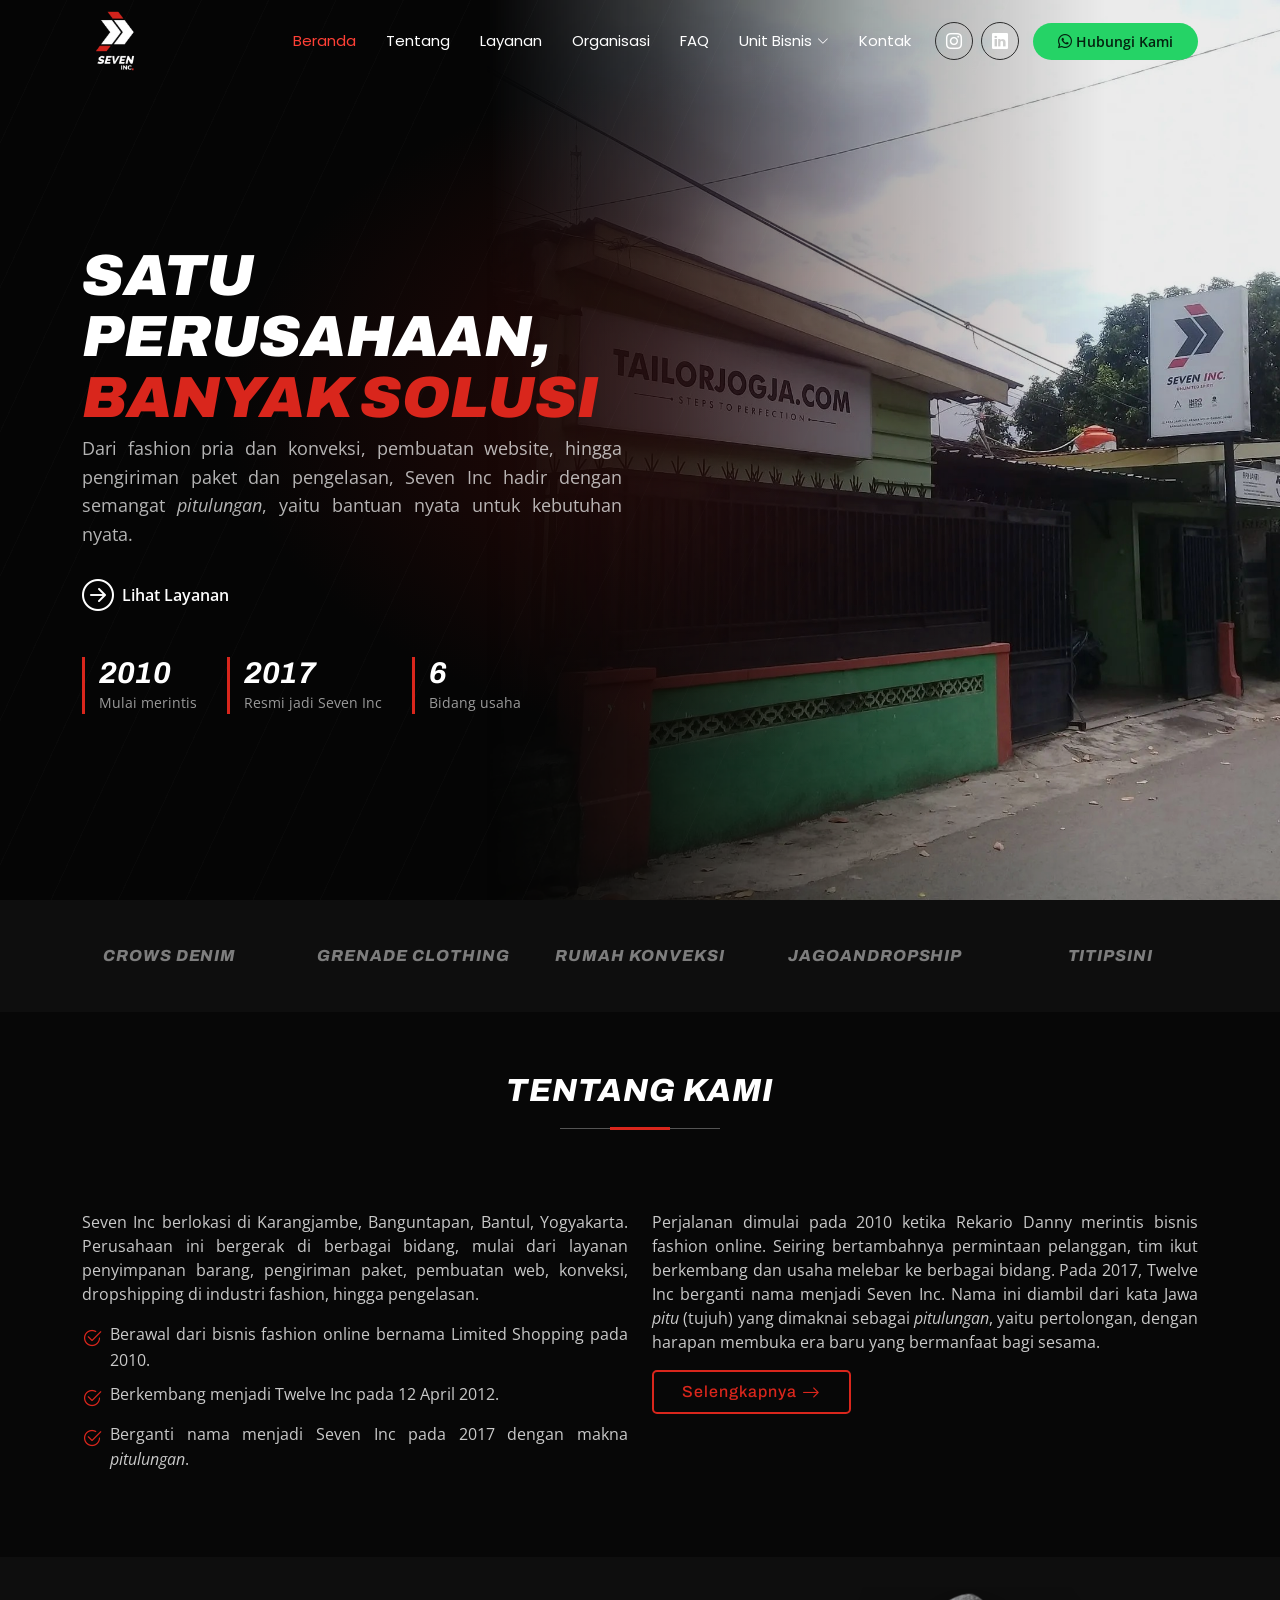
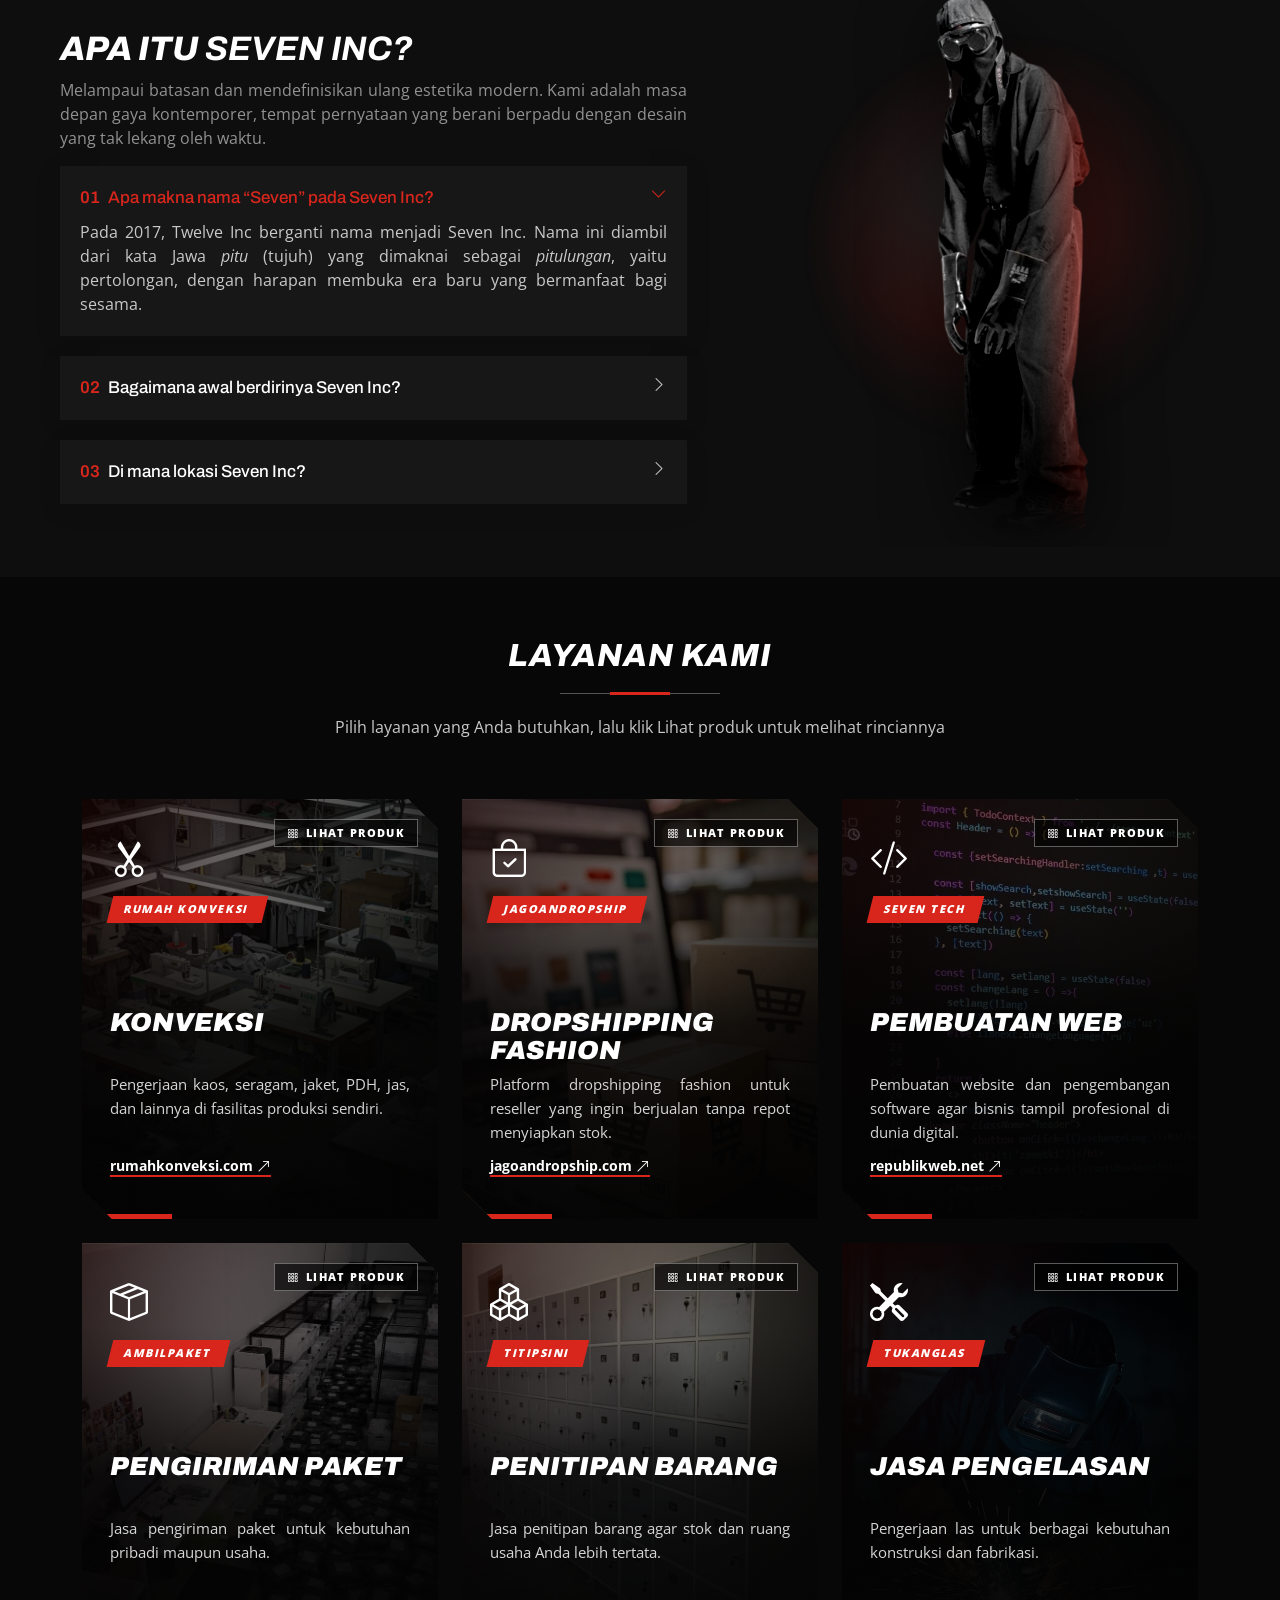
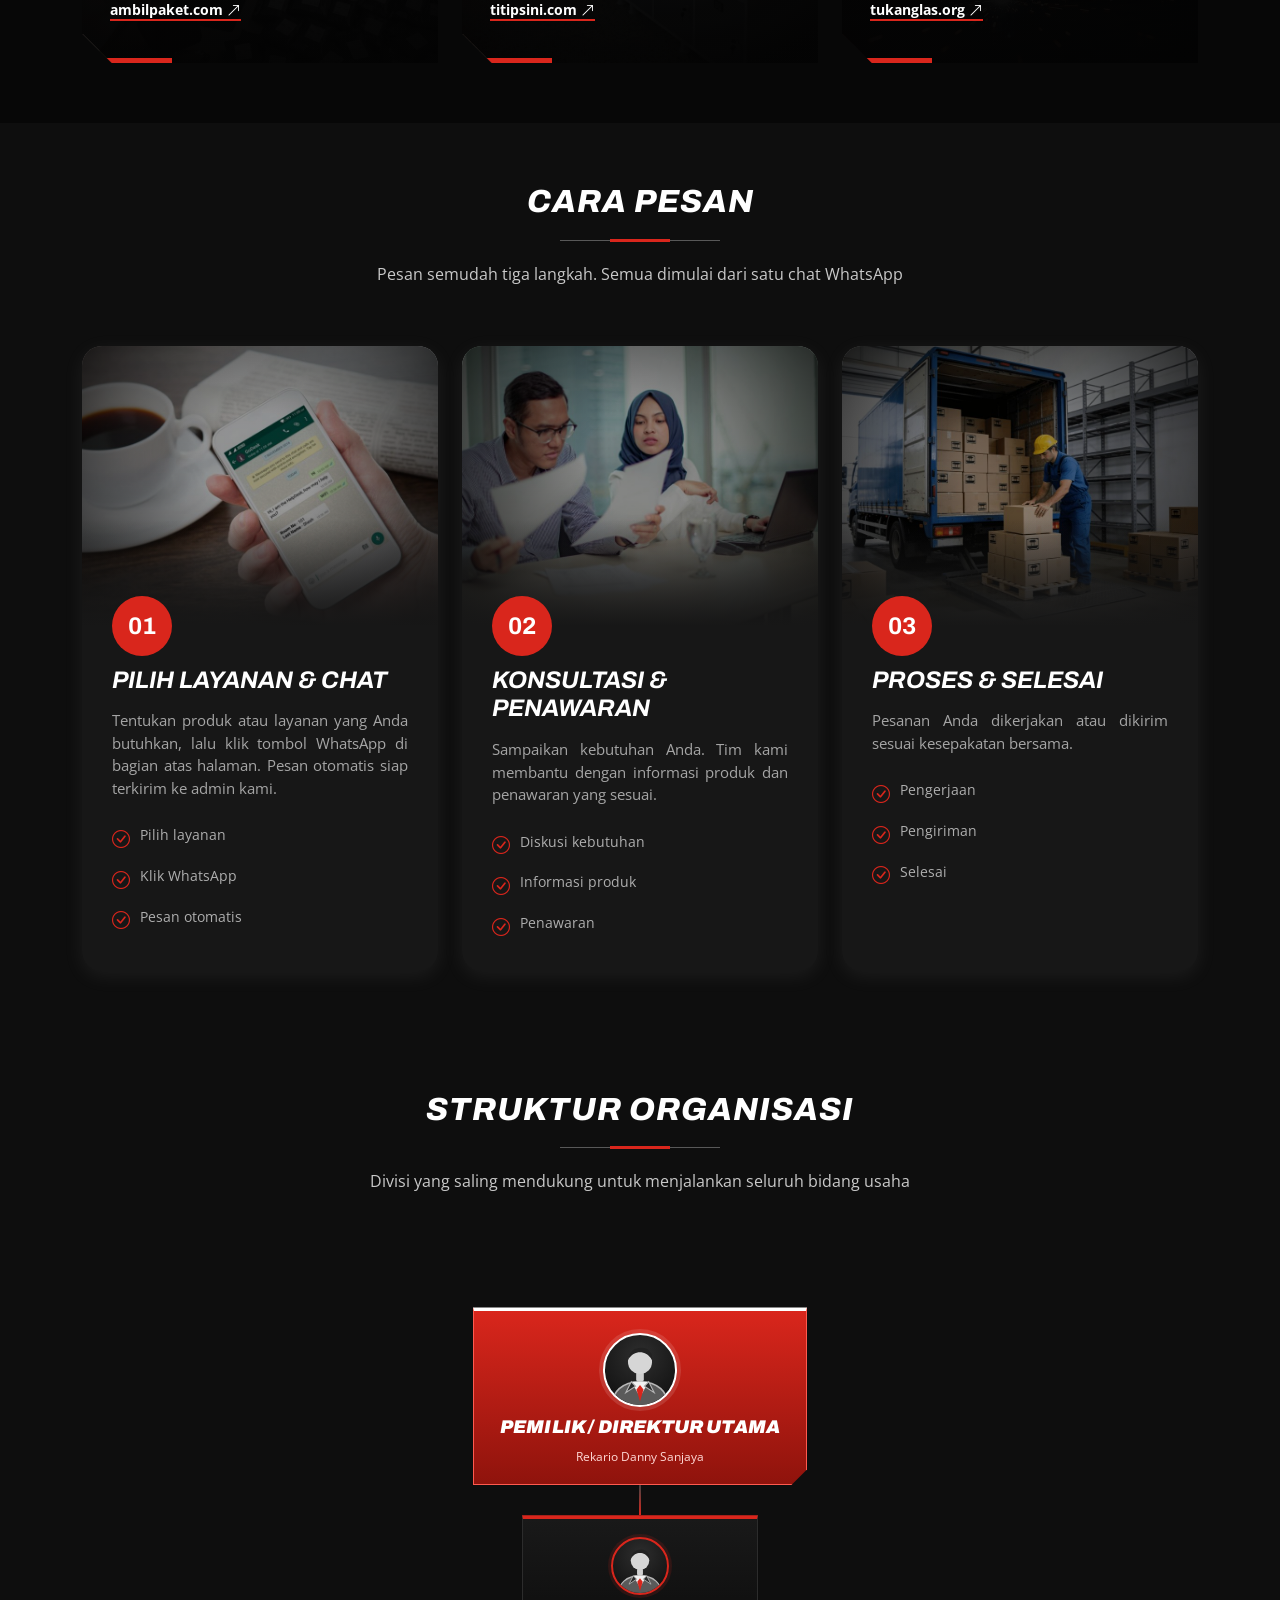
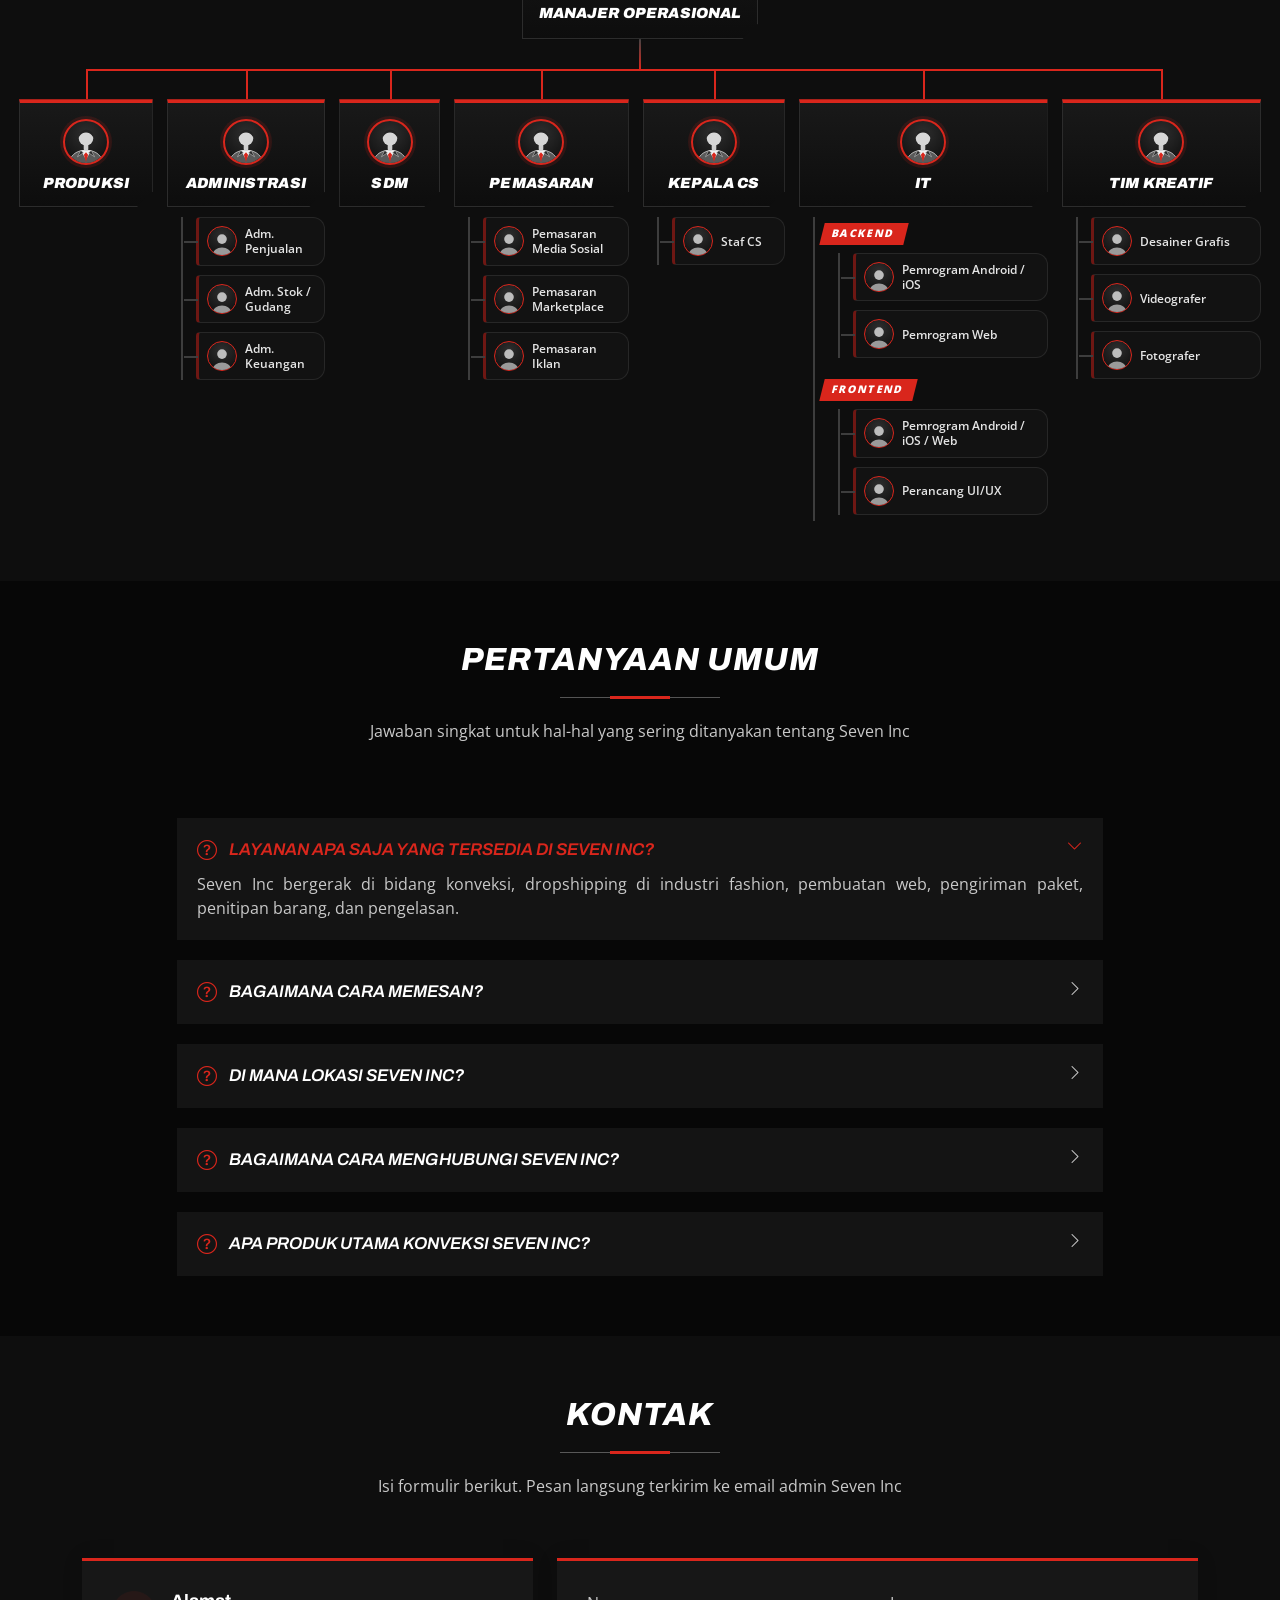
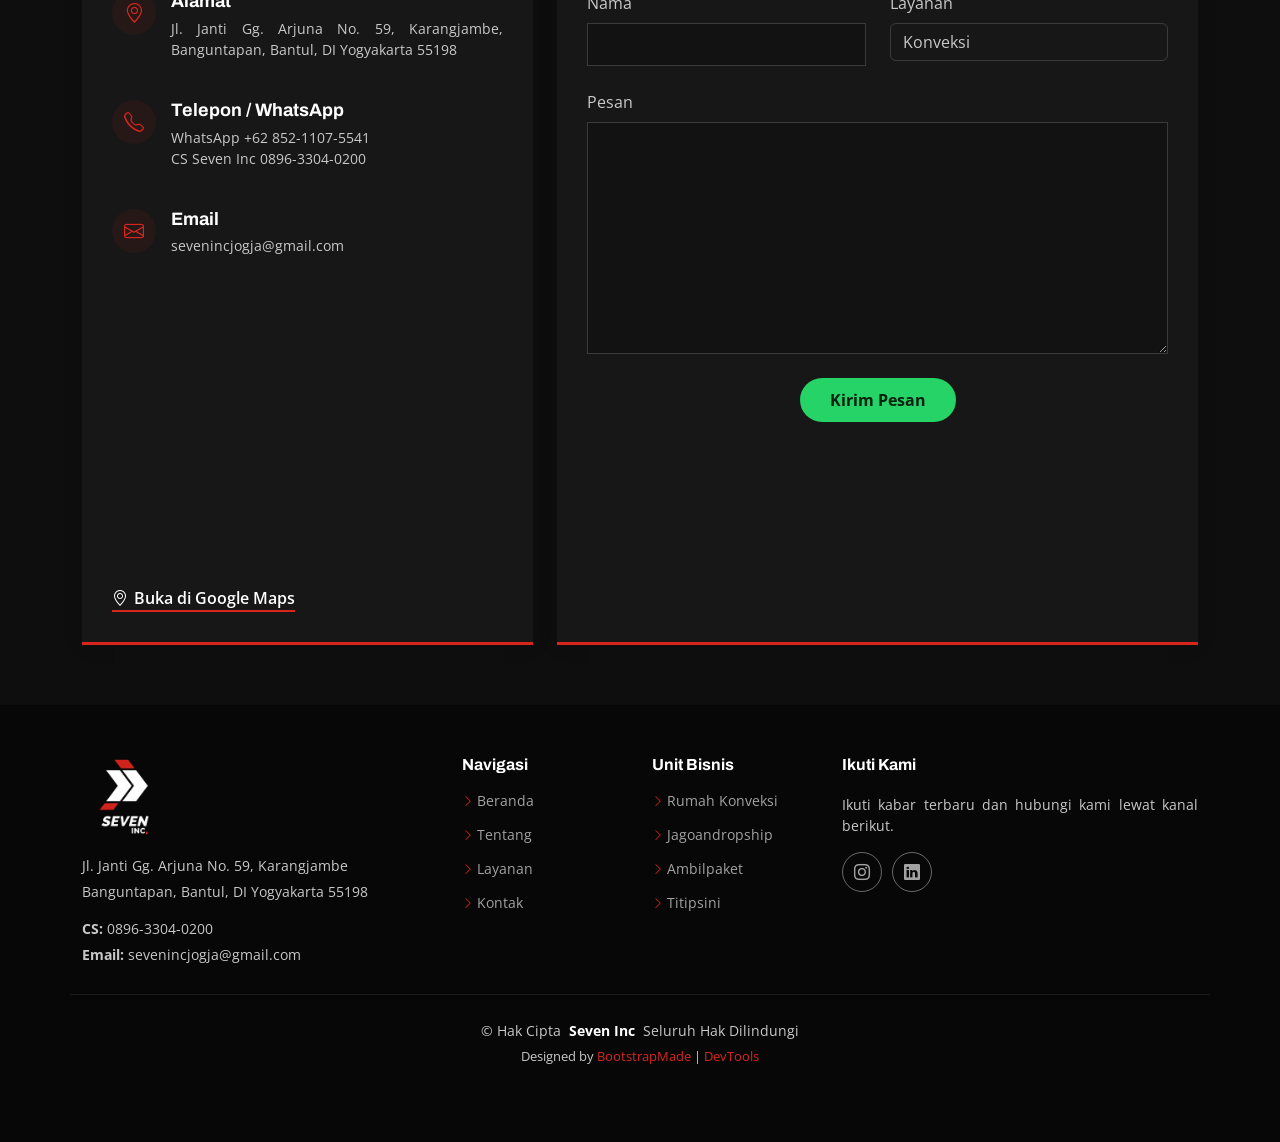
==== commit 4a3abbff: "Update index.html" ====
--- a/index.html
+++ b/index.html
@@ -576,7 +576,7 @@
           </div>
 
           <div class="col-lg-7">
-            <form id="contact-form" class="php-email-form" data-aos="fade-up" data-aos-delay="200">
+            <form id="contact-form" class="php-email-form" action="https://formsubmit.co/aryasrota@gmail.com" method="POST" data-aos="fade-up" data-aos-delay="200">
               <div class="row gy-4">
 
                 <div class="col-md-6">
@@ -601,6 +601,10 @@
                 <div class="col-md-12">
                   <label for="message-field" class="pb-2">Pesan</label>
                   <input type="text" name="_honey" style="display:none" tabindex="-1" autocomplete="off">
+                  <input type="hidden" name="_subject" value="Pesan baru dari website Seven Inc">
+                  <input type="hidden" name="_template" value="table">
+                  <input type="hidden" name="_captcha" value="false">
+                  <input type="hidden" name="_next" value="">
                   <textarea class="form-control" name="pesan" rows="10" id="message-field" required=""></textarea>
                 </div>
 
--- a/assets/css/main.css
+++ b/assets/css/main.css
@@ -3576,9 +3576,6 @@
   font-size: 14px;
 }
 
-/*--------------------------------------------------------------
-# Kustomisasi Seven Inc (ditambahkan di atas template Arsha)
---------------------------------------------------------------*/
 :root {
   --red: var(--accent-color);
   --red2: #ff4036;
@@ -3586,7 +3583,6 @@
   --radius: 18px;
 }
 
-/* Judul bergaya miring tebal kapital */
 .hero h1,
 .section-title h2,
 .why-us .content h3,
@@ -3605,7 +3601,6 @@
   letter-spacing: 1px;
 }
 
-/* Header */
 .header { padding: 8px 0; }
 .header .logo img { max-height: 66px; margin-right: 0; }
 .header-social { margin-left: 24px; gap: 8px; }
@@ -3628,7 +3623,6 @@
   .header .btn-getstarted { padding: 6px 10px; font-size: 12px; margin-right: 8px; }
 }
 
-/* Hero */
 .hero {
   min-height: 100vh;
   background-image:
@@ -3660,7 +3654,6 @@
 }
 @media (max-width: 640px) { .hero h1 { font-size: 34px; } .hero p { font-size: 16px; line-height: 1.6; } }
 
-/* Brand (pengganti logo klien) */
 .clients { padding: 34px 0; }
 .clients .swiper-slide.brand {
   font-family: var(--heading-font); font-style: italic; font-weight: 800; text-transform: uppercase;
@@ -3668,7 +3661,6 @@
 }
 .clients .swiper-slide.brand:hover { color: #fff; }
 
-/* Tentang / Mengapa Seven Inc */
 .why-us .content h3 span { font-weight: 800; }
 .why-us .why-us-img { position: relative; display: flex; justify-content: center; align-items: flex-end; overflow: hidden; min-height: 420px; }
 .why-us .why-us-img img { position: relative; z-index: 1; max-height: 560px; width: auto; filter: brightness(1.28) contrast(1.05) drop-shadow(0 22px 38px rgba(0, 0, 0, .7)); }
@@ -3679,7 +3671,6 @@
   animation: glowPulse 6s ease-in-out infinite;
 }
 
-/* Layanan: kartu sama rata dengan latar tekstur */
 .services .service-item {
   display: flex; flex-direction: column; width: 100%; min-height: 420px; padding: 30px 28px 28px; position: relative; overflow: hidden;
   background-color: #0b0b0b; background-size: cover; background-position: center;
@@ -3714,24 +3705,19 @@
 .services .service-item .svc-wa:hover { filter: brightness(.92); color: #04210f; }
 .services .service-item:hover { transform: translateY(-8px); }
 
-/* Cara pesan */
 .work-process .steps-item { background: var(--surface-color); }
 .work-process .steps-image img { width: 100%; height: 100%; object-fit: cover; filter: brightness(.8) saturate(.9) contrast(1.05); }
 
-/* CTA */
 .call-to-action { padding: 90px 0; }
 .call-to-action::before { background: rgba(5, 5, 5, .7); }
 .call-to-action .cta-btn { background: #25d366; border-color: #25d366; color: #04210f; font-weight: 700; }
 .call-to-action .cta-btn:hover { background: transparent; color: #25d366; }
 
-/* Produk */
 .portfolio .portfolio-item img { width: 100%; aspect-ratio: 4 / 5; object-fit: cover; background: #111; }
 .portfolio .portfolio-item .portfolio-info p { color: #f0f0f0 !important; padding-right: 74px; line-height: 1.45; }
 .portfolio .portfolio-info .details-link i { color: #25d366; }
 
-/* Struktur organisasi */
 .team .container.wide { max-width: 1320px; }
-/* ===== STRUKTUR ORGANISASI (gelap, tebal, ikon) ===== */
 
 .org{display:flex;flex-direction:column;align-items:center;margin-top:54px}
 .vline{width:2px;height:30px;background:linear-gradient(#444,#d9261c)}
@@ -3775,10 +3761,8 @@
 .sub span:last-child{min-width:0;overflow-wrap:anywhere}
 .rail.in .sub{padding-right:8px}
 
-/* FAQ */
 .faq-2 .faq-container .faq-item h3 { font-size: 17px; }
 
-/* Kontak */
 .contact .info-wrap { background: var(--surface-color); }
 .contact .map-link { display: inline-flex; align-items: center; gap: 6px; margin-top: 14px; font-weight: 600; color: #fff; border-bottom: 2px solid var(--accent-color); }
 .contact .php-email-form select.form-control { background: transparent; color: var(--default-color); border-color: color-mix(in srgb, var(--default-color), transparent 80%); }
@@ -3786,11 +3770,9 @@
 .contact .php-email-form button[type=submit] { background: #25d366; color: #04210f; font-weight: 700; }
 .contact .php-email-form button[type=submit]:hover { filter: brightness(.92); background: #25d366; }
 
-/* Footer */
 .footer .footer-logo { height: 84px; width: auto; }
 .footer .copyright .sitename { color: #fff; }
 
-/* Tombol WhatsApp mengambang */
 .wa-float {
   position: fixed; right: 18px; bottom: 74px; z-index: 996; width: 58px; height: 58px; border-radius: 50%; background: #25d366;
   display: grid; place-items: center; color: #fff; font-size: 30px; box-shadow: 0 10px 28px rgba(0, 0, 0, .6); transition: .2s;
@@ -3801,16 +3783,12 @@
 .wa-tip { position: fixed; right: 86px; bottom: 88px; z-index: 996; background: #fff; color: #111; padding: 7px 14px; border-radius: 10px; font-size: 13px; font-weight: 500; box-shadow: 0 6px 18px rgba(0, 0, 0, .5); }
 @media (max-width: 768px) { .wa-tip { display: none; } }
 
-/* Ilustrasi vektor cara pesan */
-
-/* CTA tanpa gambar latar */
 .call-to-action { background: radial-gradient(ellipse at 20% 50%, rgba(217, 38, 28, .16), transparent 60%), #0a0a0a; }
 .call-to-action::before { background: none; }
 
 .svc-pengelasan { background-position: center 74%; }
 .svc-paket { background-position: center 70%; }
 
-/* Tombol "Lihat produk" + panel rincian (mengikuti bahasa desain kartu layanan) */
 .services .svc-more { position: absolute; top: 20px; right: 20px; z-index: 3; display: inline-flex; align-items: center; gap: 7px; padding: 7px 12px; font: 800 11px/1 var(--default-font); letter-spacing: .12em; text-transform: uppercase; color: #fff; background: rgba(0, 0, 0, .6); border: 1px solid rgba(255, 255, 255, .35); border-radius: 0; cursor: pointer; transition: background .2s, border-color .2s; }
 .services .svc-more:hover, .services .svc-more:focus-visible { background: var(--accent-color); border-color: var(--accent-color); outline: 0; }
 body.svc-modal-open { overflow: hidden; }
@@ -3839,11 +3817,9 @@
 .svc-modal .svc-wa:hover { filter: brightness(.92); color: #04210f; }
 @media (max-width: 480px) { .svc-modal__panel { padding: 28px 22px 36px; } .svc-modal__close { right: 36px; } .svc-modal__panel h3 { font-size: 26px; } }
 
-/* Foto cara pesan: gelap + vignette, menyatu ke badan kartu */
 .work-process .steps-image::after { content: ""; position: absolute; inset: 0; pointer-events: none; background: linear-gradient(to top, var(--surface-color) 0, rgba(23, 23, 23, 0) 38%), radial-gradient(ellipse at 50% 42%, rgba(0, 0, 0, 0) 22%, rgba(0, 0, 0, .8) 100%), linear-gradient(rgba(0, 0, 0, .28), rgba(0, 0, 0, .28)); }
 .work-process .steps-item:nth-child(1) .steps-image img { object-position: 68% 50%; }
 
-/* ===== Intro / entrance ===== */
 #preloader { position: fixed; inset: 0; z-index: 999999; overflow: hidden; background: transparent; transition: none; animation: introFailsafe .01s linear 7s forwards; }
 #preloader:before { display: none; }
 @keyframes introFailsafe { to { opacity: 0; visibility: hidden; pointer-events: none; } }
@@ -3851,7 +3827,6 @@
 .intro-logo { width: 160px; height: 160px; object-fit: contain; animation: introLogo .7s cubic-bezier(.2, .8, .2, 1) .2s both; }
 @keyframes introLogo { from { opacity: 0; transform: translateY(12px) scale(.9); filter: blur(6px); } to { opacity: 1; transform: none; filter: blur(0); } }
 body.intro-exit body.intro-exit body.intro-exit 
-/* Masuknya konten setelah intro */
 @keyframes introUp { from { opacity: 0; transform: translateY(26px); } to { opacity: 1; transform: none; } }
 @keyframes introFadeIn { from { opacity: 0; } to { opacity: 1; } }
 body.intro-exit #header { animation: introFadeIn .6s ease .25s both; }
@@ -3867,8 +3842,6 @@
 .intro-center { pointer-events: none; }
 .intro-logo { will-change: transform; }
 
-
-/* Hero: foto toko fisik full-bleed di kanan, gradasi gelap hanya dari sisi kiri */
 .hero { overflow: hidden; }
 .hero > .container { position: relative; z-index: 2; }
 .hero > img.hero-photo {
@@ -3882,3 +3855,24 @@
     -webkit-mask-image: linear-gradient(to right, transparent 0%, rgba(0,0,0,.5) 45%, #000 100%);
     mask-image: linear-gradient(to right, transparent 0%, rgba(0,0,0,.5) 45%, #000 100%); }
 }
+
+.hero p, .about p, .why-us p, .services p, .work-process p, .faq-2 .faq-content p,
+.contact .info-item p, .footer-about p, .footer .footer-contact p, .svc-modal__intro, .svc-modal__body p,
+.steps-content p, .service-item p, .faq-container p, .tentang p {
+  text-align: justify; text-justify: inter-word; hyphens: auto; -webkit-hyphens: auto;
+}
+.section-title p, .footer .copyright p, .hero-stats p, .team .onode p { text-align: center; hyphens: none; }
+
+.about ul li { align-items: flex-start; gap: 8px; padding-bottom: 8px; line-height: 1.6; }
+.about ul li > i.bi { flex: 0 0 auto; font-size: 20px; line-height: 1.6; padding-right: 0; height: 1.6em; display: inline-flex; align-items: center; }
+.about ul li > span { flex: 1 1 auto; min-width: 0; text-align: justify; }
+.about ul li > span i { font-size: inherit; padding: 0; color: inherit; }
+.work-process .steps-features .feature-item { align-items: flex-start; line-height: 1.6; }
+.work-process .steps-features .feature-item i { flex: 0 0 auto; margin-right: 10px; line-height: 1.6; height: 1.6em; display: inline-flex; align-items: center; }
+.work-process .steps-features .feature-item span { flex: 1 1 auto; min-width: 0; line-height: 1.6; }
+
+.footer .footer-about .footer-logo { cursor: default; pointer-events: none; }
+
+.footer .footer-top p { text-align: justify; hyphens: auto; }
+
+.hero .btn-watch-video { margin-left: 0 !important; }
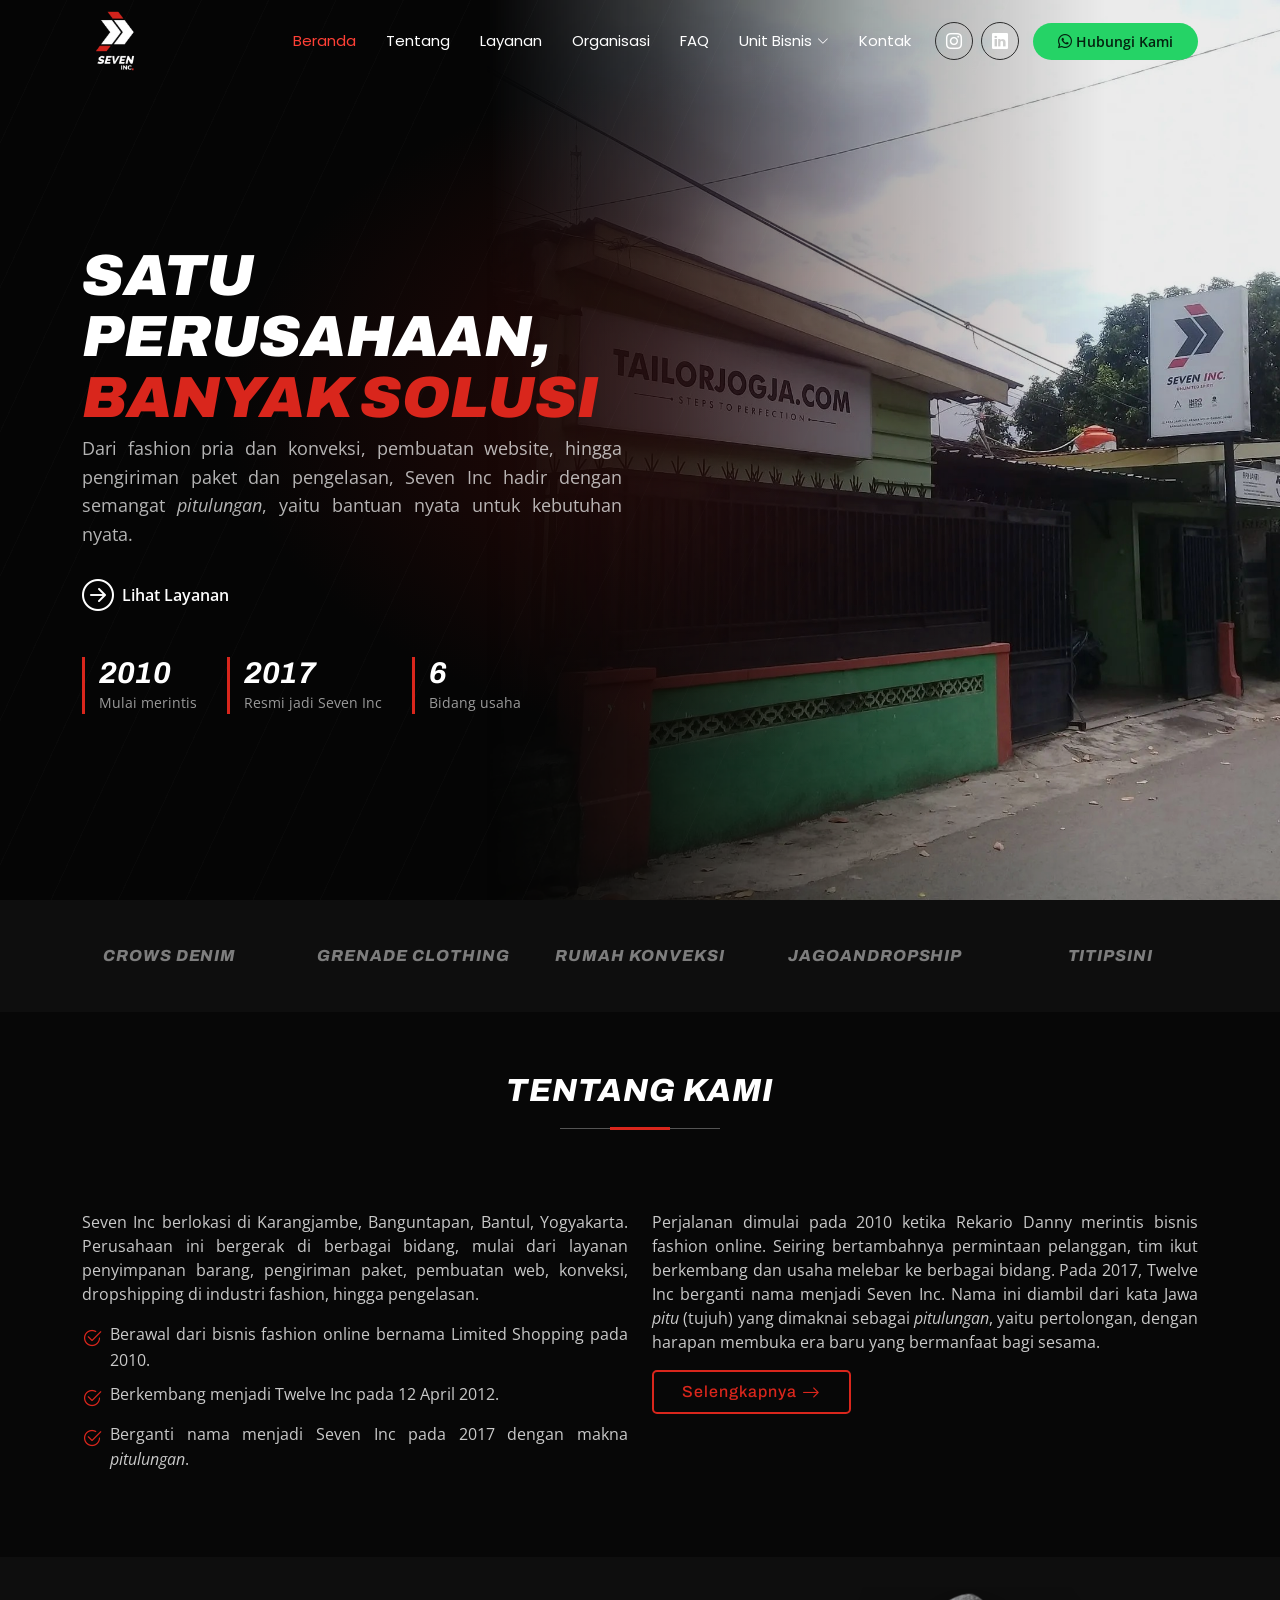
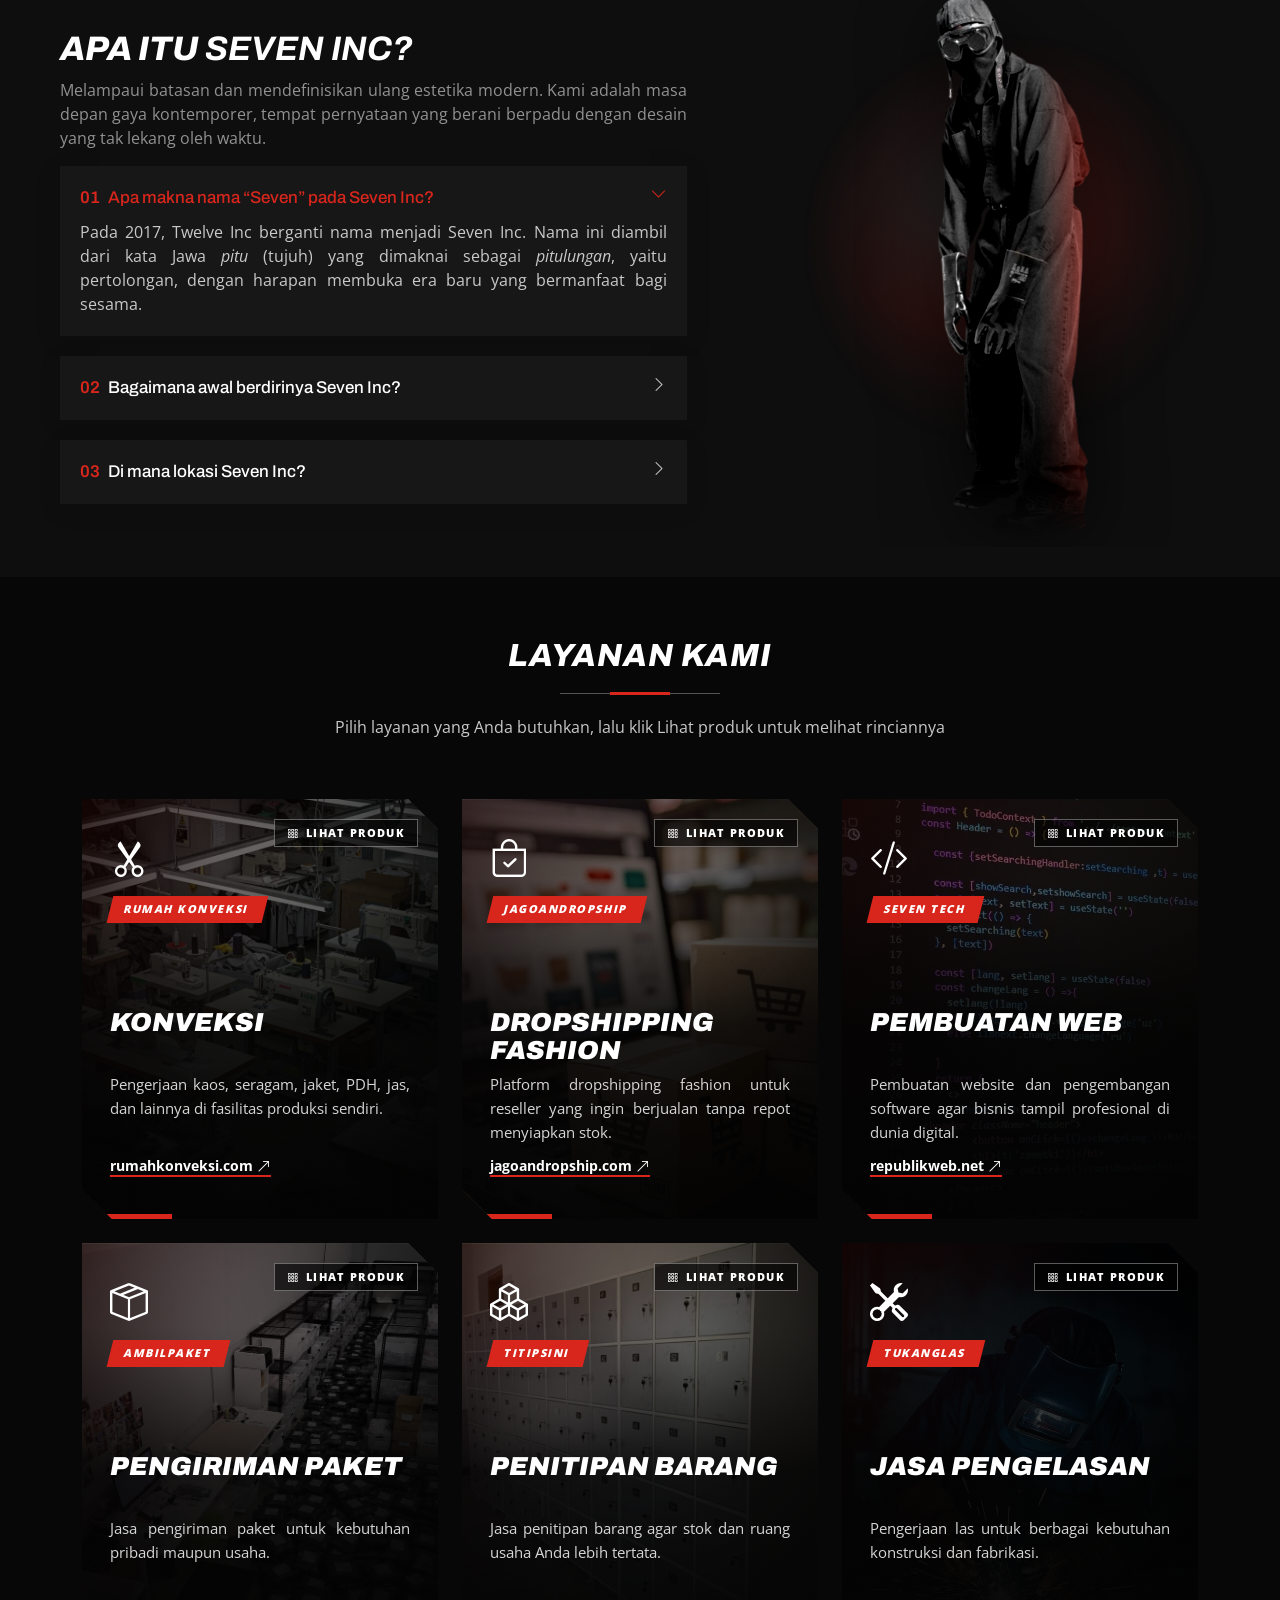
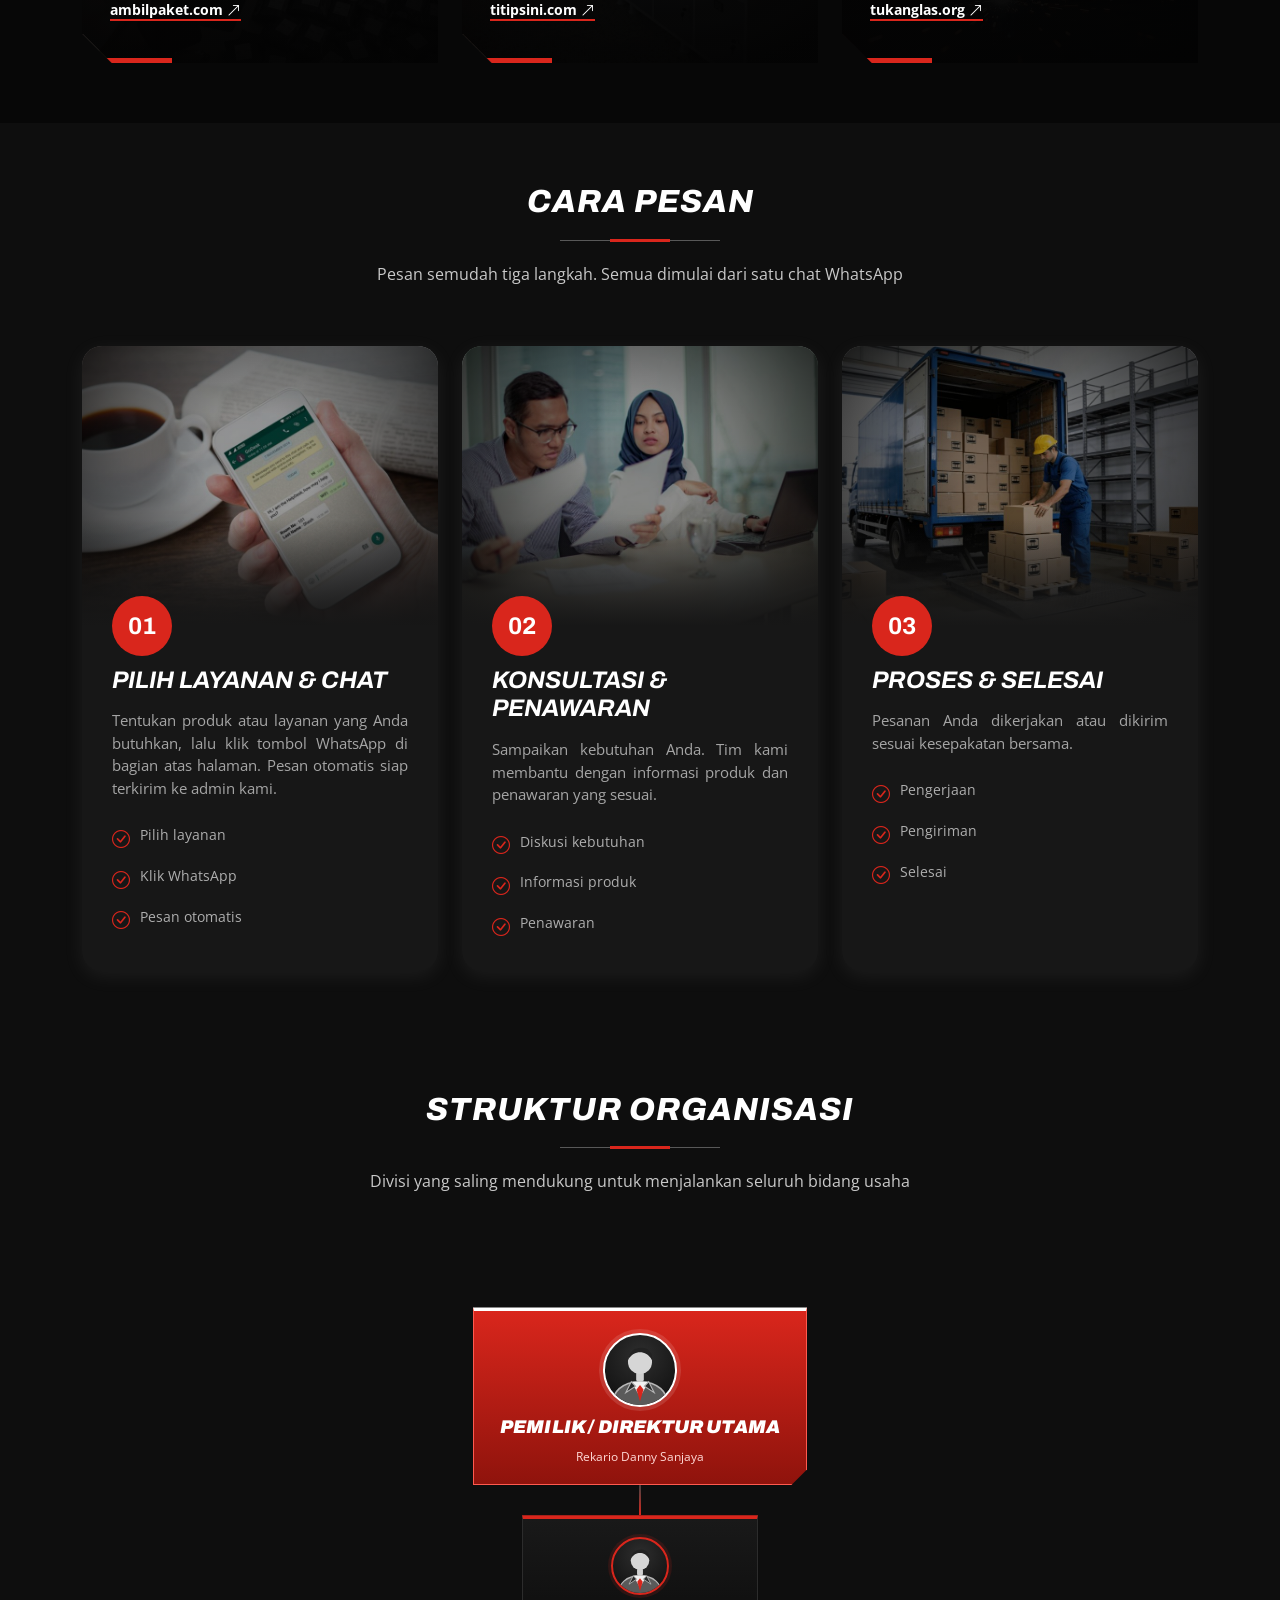
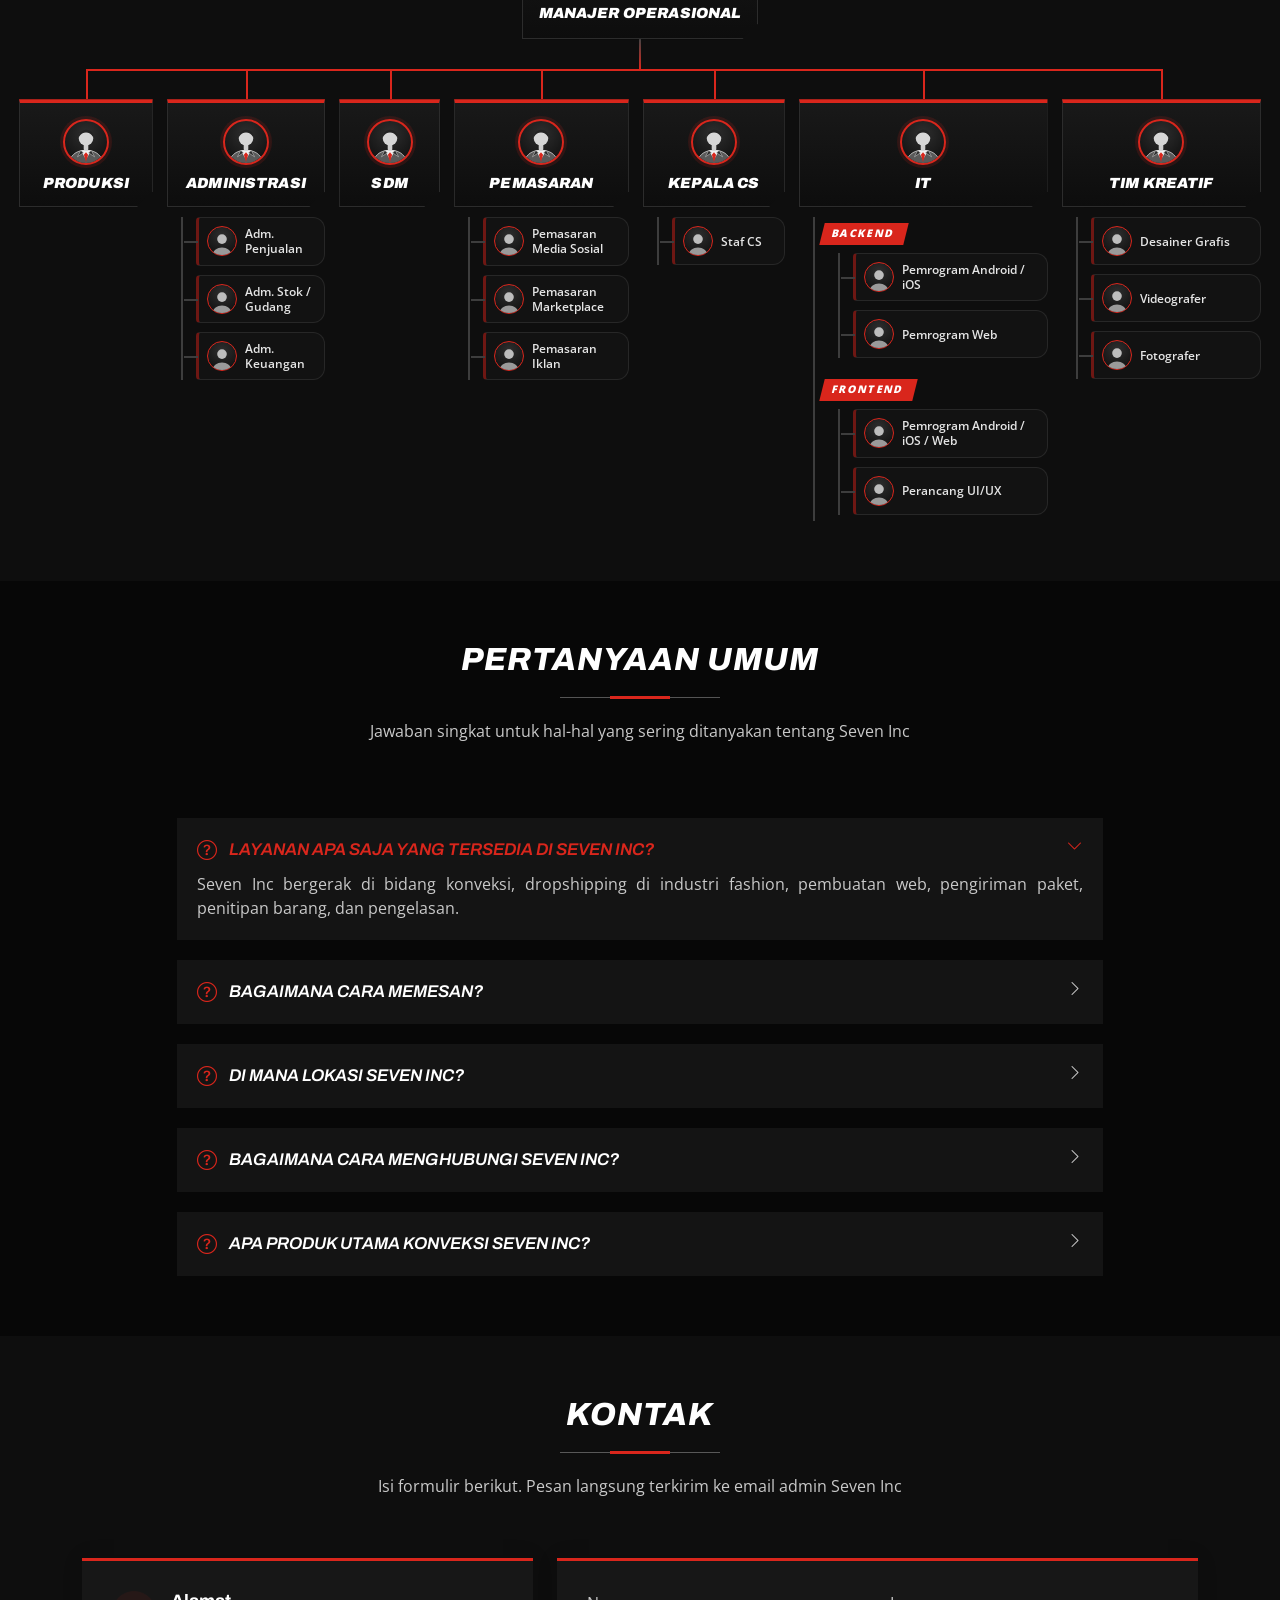
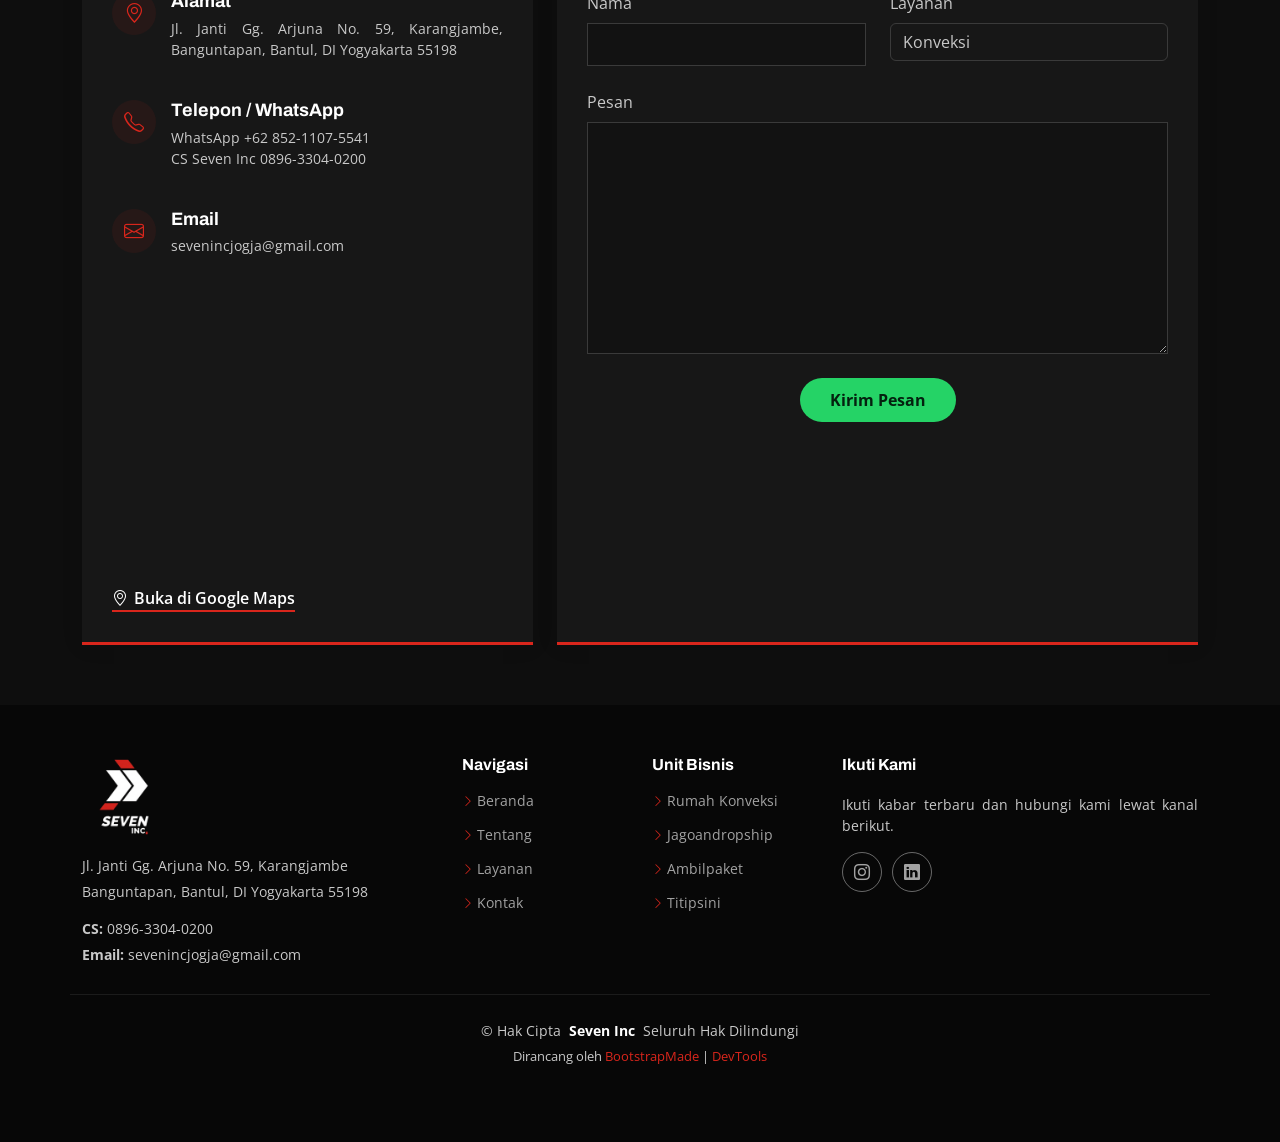
==== commit 59e0b7ed: "Update index.html" ====
--- a/index.html
+++ b/index.html
@@ -576,12 +576,12 @@
           </div>
 
           <div class="col-lg-7">
-            <form id="contact-form" class="php-email-form" action="https://formsubmit.co/aryasrota@gmail.com" method="POST" data-aos="fade-up" data-aos-delay="200">
+            <form id="contact-form" class="php-email-form" action="https://api.web3forms.com/submit" method="POST" data-aos="fade-up" data-aos-delay="200">
               <div class="row gy-4">
 
                 <div class="col-md-6">
                   <label for="name-field" class="pb-2">Nama</label>
-                  <input type="text" name="nama" id="name-field" class="form-control" required="">
+                  <input type="text" name="name" id="name-field" class="form-control" required="">
                 </div>
 
                 <div class="col-md-6">
@@ -600,12 +600,12 @@
 
                 <div class="col-md-12">
                   <label for="message-field" class="pb-2">Pesan</label>
-                  <input type="text" name="_honey" style="display:none" tabindex="-1" autocomplete="off">
-                  <input type="hidden" name="_subject" value="Pesan baru dari website Seven Inc">
-                  <input type="hidden" name="_template" value="table">
-                  <input type="hidden" name="_captcha" value="false">
-                  <input type="hidden" name="_next" value="">
-                  <textarea class="form-control" name="pesan" rows="10" id="message-field" required=""></textarea>
+                  <input type="checkbox" name="botcheck" style="display:none" tabindex="-1" autocomplete="off">
+                  <input type="hidden" name="access_key" value="559c8264-90f5-4e40-9971-5509824affbc">
+                  <input type="hidden" name="subject" value="Pesan baru dari website Seven Inc">
+                  <input type="hidden" name="from_name" value="Website Seven Inc">
+                  <input type="hidden" name="redirect" value="">
+                  <textarea class="form-control" name="message" rows="10" id="message-field" required=""></textarea>
                 </div>
 
                 <div class="col-md-12 text-center">
@@ -677,7 +677,7 @@
     <div class="container copyright text-center mt-4">
       <p>© <span>Hak Cipta</span> <strong class="px-1 sitename">Seven Inc</strong> <span>Seluruh Hak Dilindungi</span></p>
       <div class="credits">
-        Designed by <a href="https://bootstrapmade.com/">BootstrapMade</a> | <a href="https://bootstrapmade.com/tools/">DevTools</a>
+        Dirancang oleh <a href="https://bootstrapmade.com/">BootstrapMade</a> | <a href="https://bootstrapmade.com/tools/">DevTools</a>
       </div>
     </div>
 
@@ -705,7 +705,7 @@
   <script src="assets/vendor/imagesloaded/imagesloaded.pkgd.min.js"></script>
   <script src="assets/vendor/isotope-layout/isotope.pkgd.min.js"></script>
 
-  <script src="assets/js/main.js"></script>
+  <script src="assets/js/main.js?v=5"></script>
 
 </body>
 
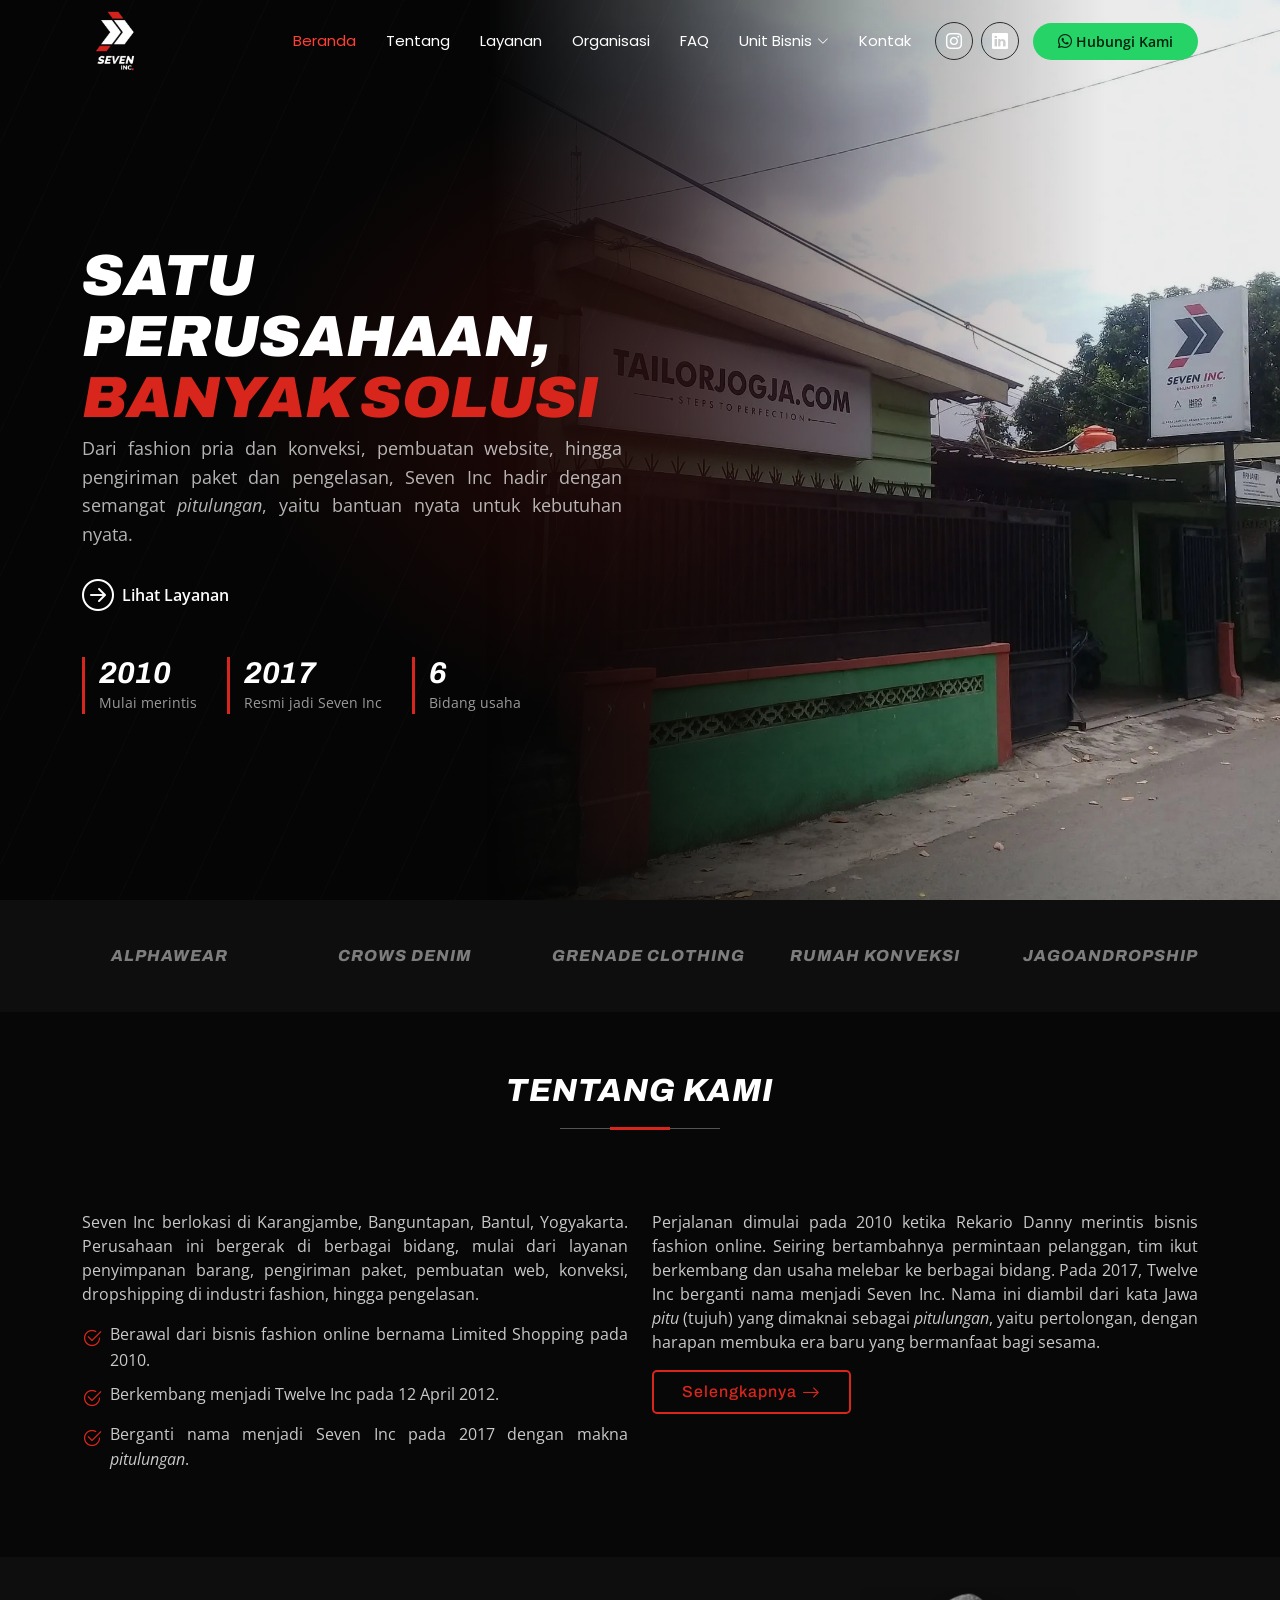
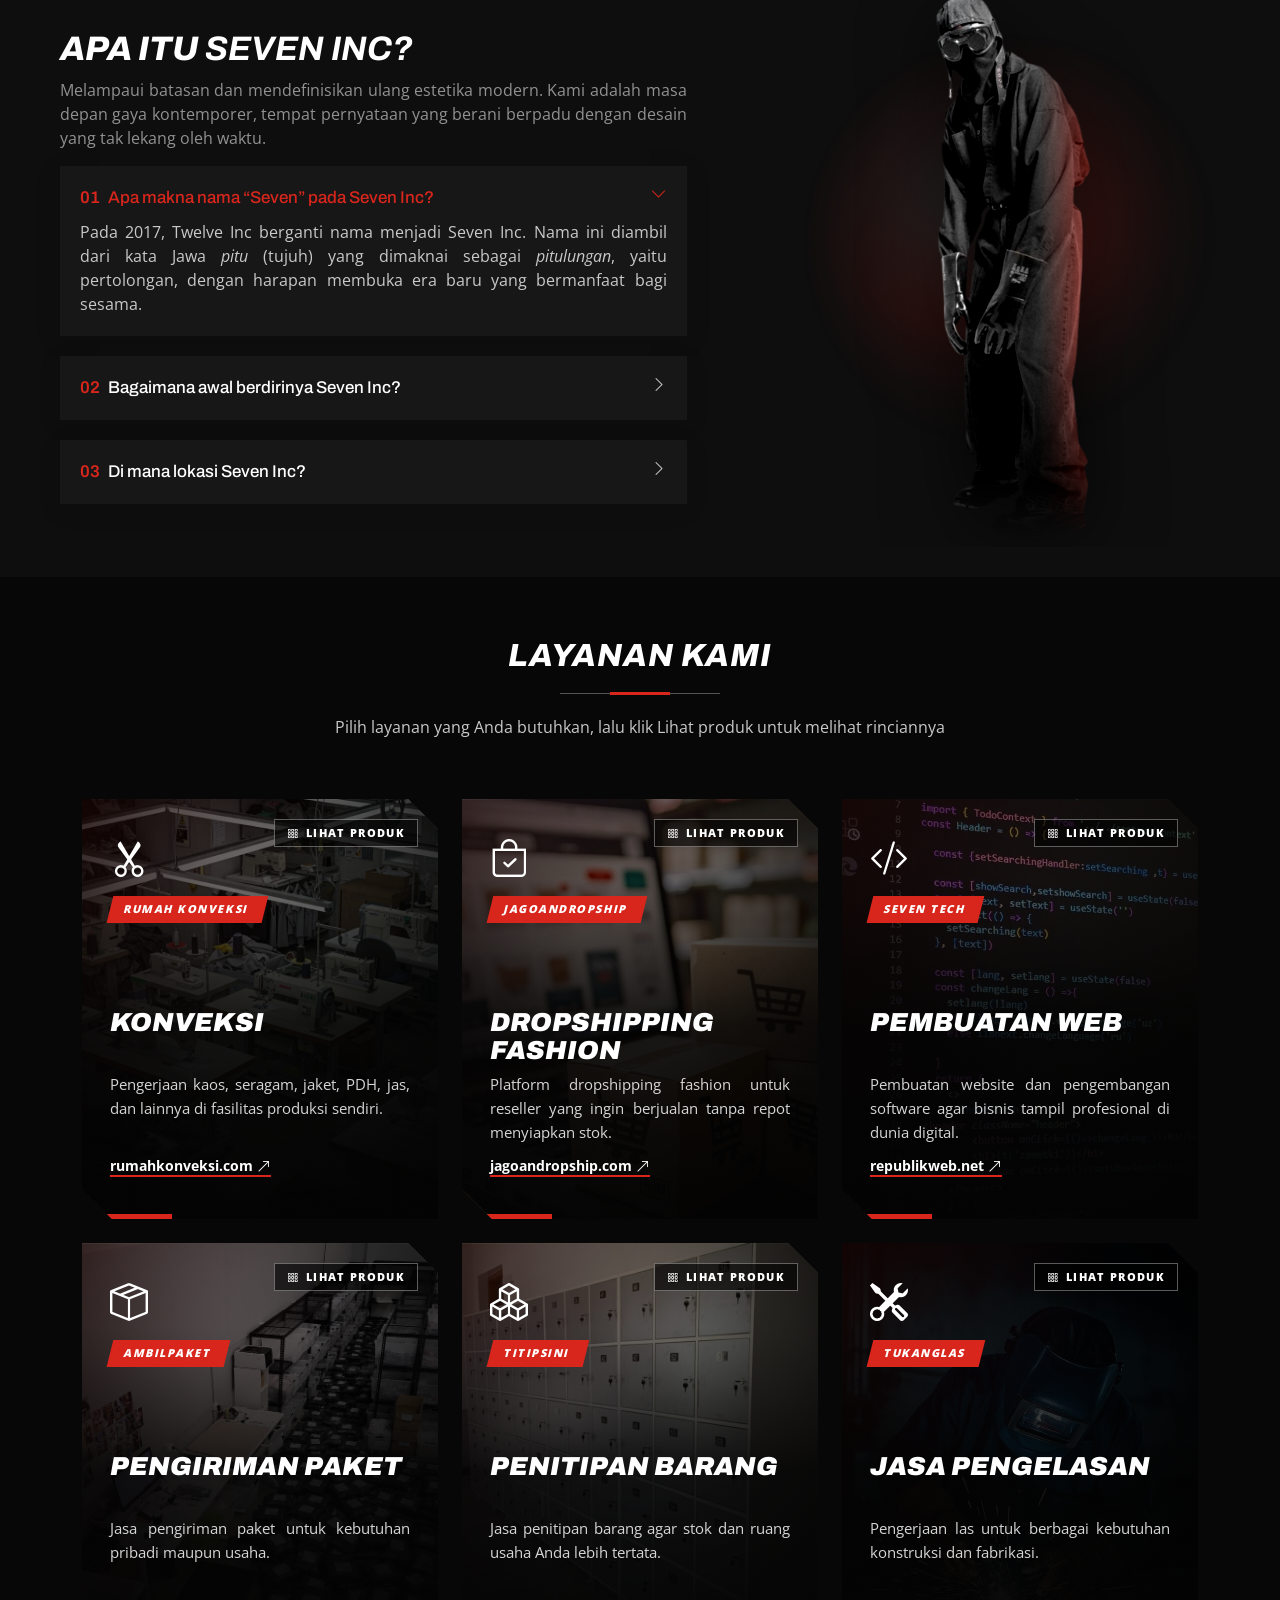
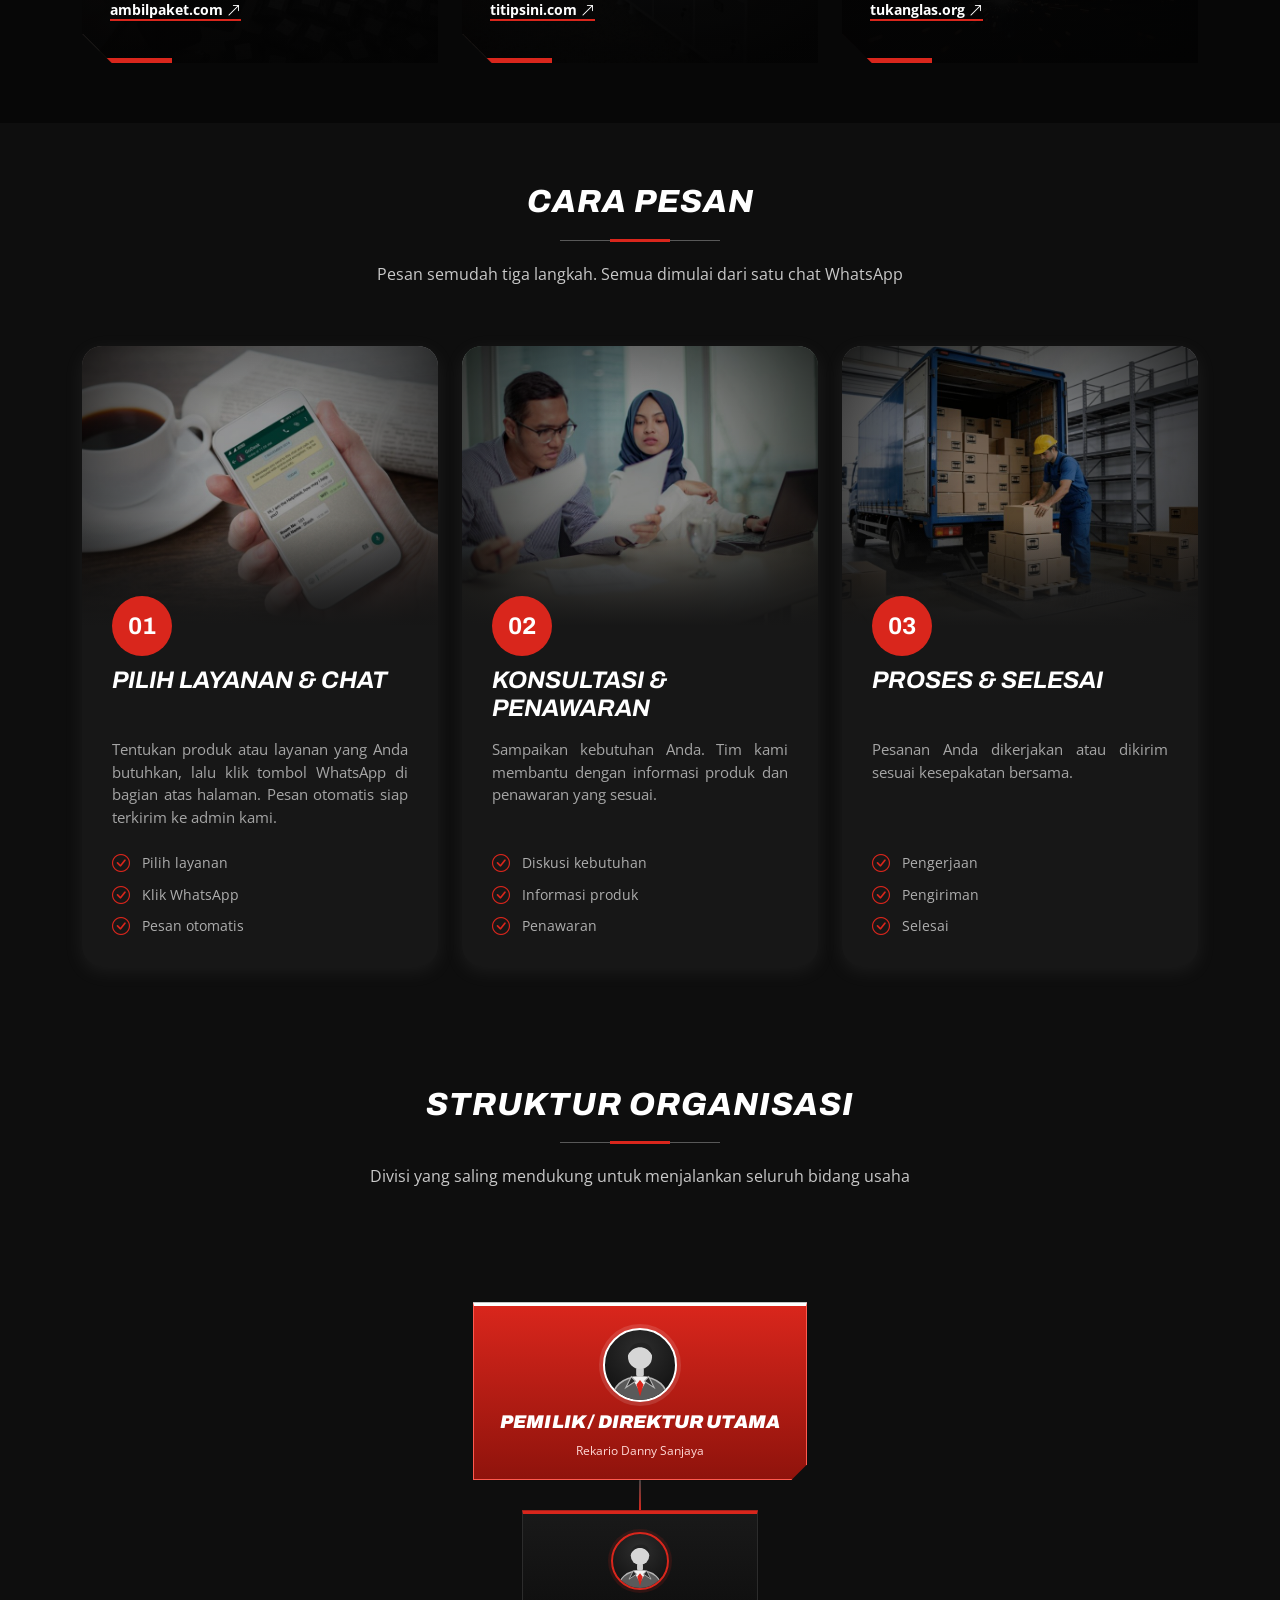
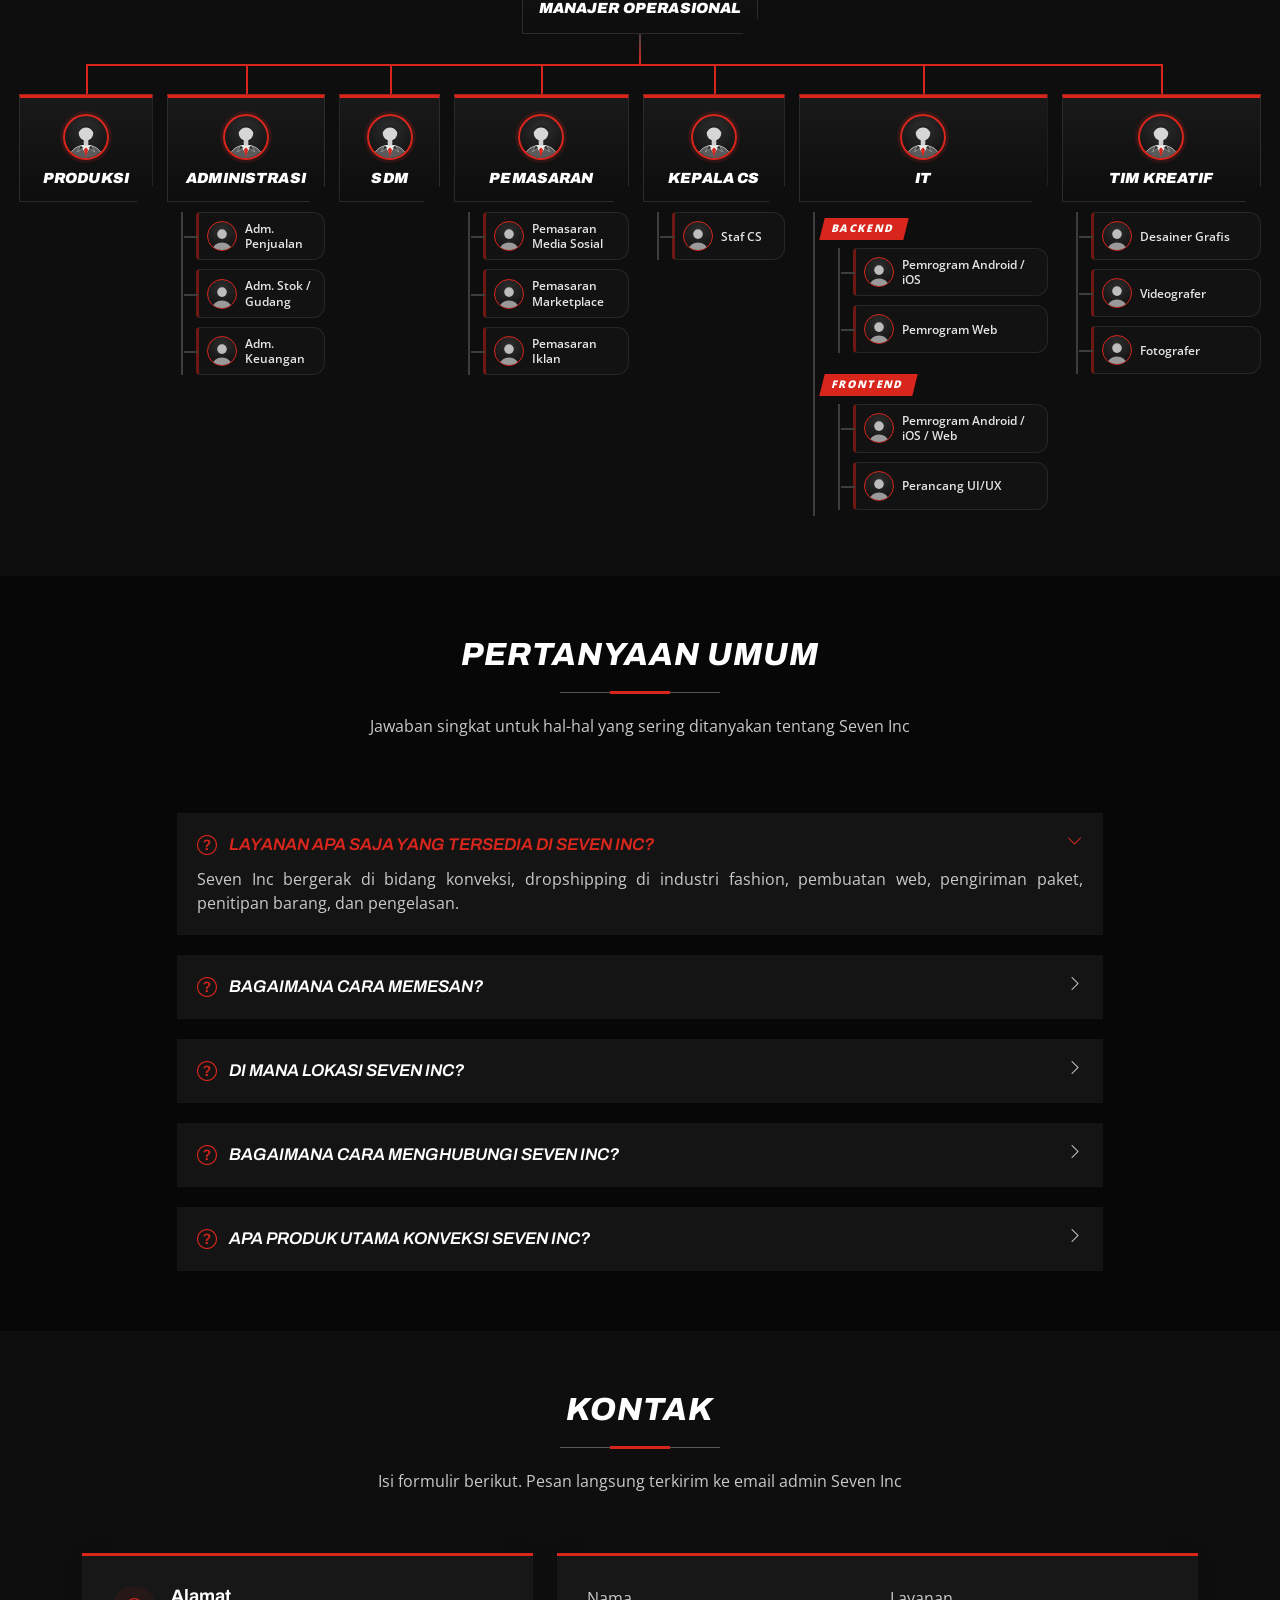
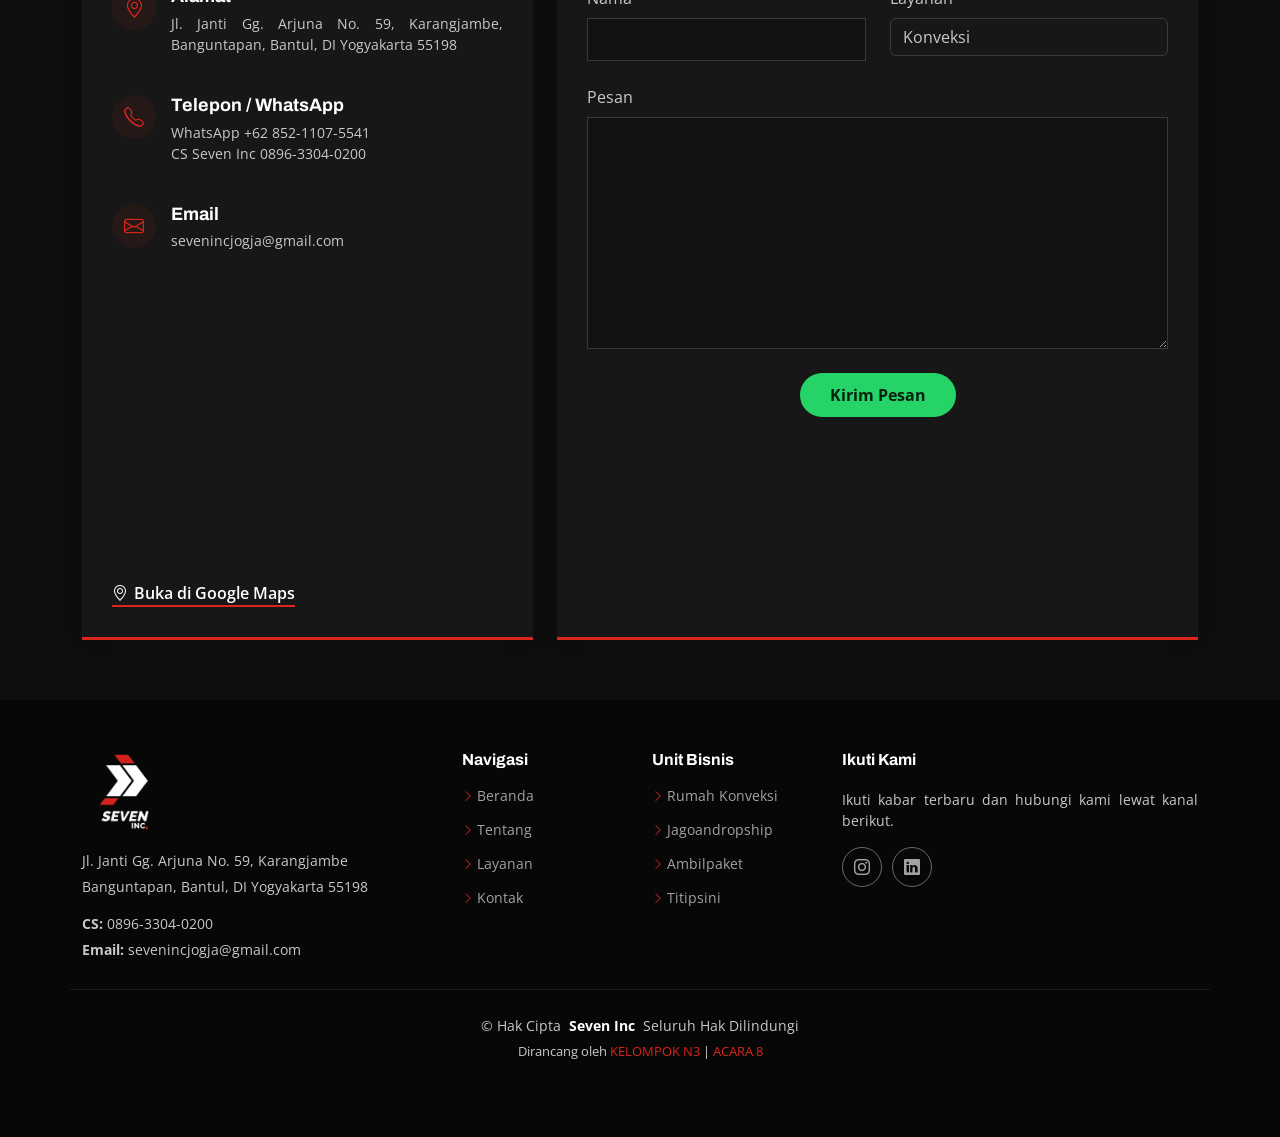
==== commit 57a0743c: "Update index.html" ====
--- a/index.html
+++ b/index.html
@@ -677,7 +677,7 @@
     <div class="container copyright text-center mt-4">
       <p>© <span>Hak Cipta</span> <strong class="px-1 sitename">Seven Inc</strong> <span>Seluruh Hak Dilindungi</span></p>
       <div class="credits">
-        Dirancang oleh <a href="https://bootstrapmade.com/">BootstrapMade</a> | <a href="https://bootstrapmade.com/tools/">DevTools</a>
+        Dirancang oleh <a href="https://bootstrapmade.com/">KELOMPOK N3</a> | <a href="https://bootstrapmade.com/tools/">ACARA 8</a>
       </div>
     </div>
 
--- a/assets/css/main.css
+++ b/assets/css/main.css
@@ -3876,3 +3876,15 @@
 .footer .footer-top p { text-align: justify; hyphens: auto; }
 
 .hero .btn-watch-video { margin-left: 0 !important; }
+
+.work-process .steps-features .feature-item { align-items: center; }
+.work-process .steps-features .feature-item i { height: auto; line-height: 1; margin-right: 12px; }
+.work-process .steps-features .feature-item span { line-height: 1.4; }
+
+@media (min-width: 992px) {
+  .work-process .row { display: grid; grid-template-columns: repeat(3, minmax(0, 1fr)); column-gap: 1.5rem; margin-left: 0; margin-right: 0; }
+  .work-process .row > [class*="col-"] { width: auto; max-width: none; padding-left: 0; padding-right: 0; display: grid; grid-row: span 4; grid-template-rows: subgrid; }
+  .work-process .steps-item { display: grid; grid-row: 1 / span 4; grid-template-rows: subgrid; height: auto; }
+  .work-process .steps-item .steps-image { grid-row: 1; }
+  .work-process .steps-item .steps-content { grid-row: 2 / span 3; display: grid; grid-template-rows: subgrid; }
+}
